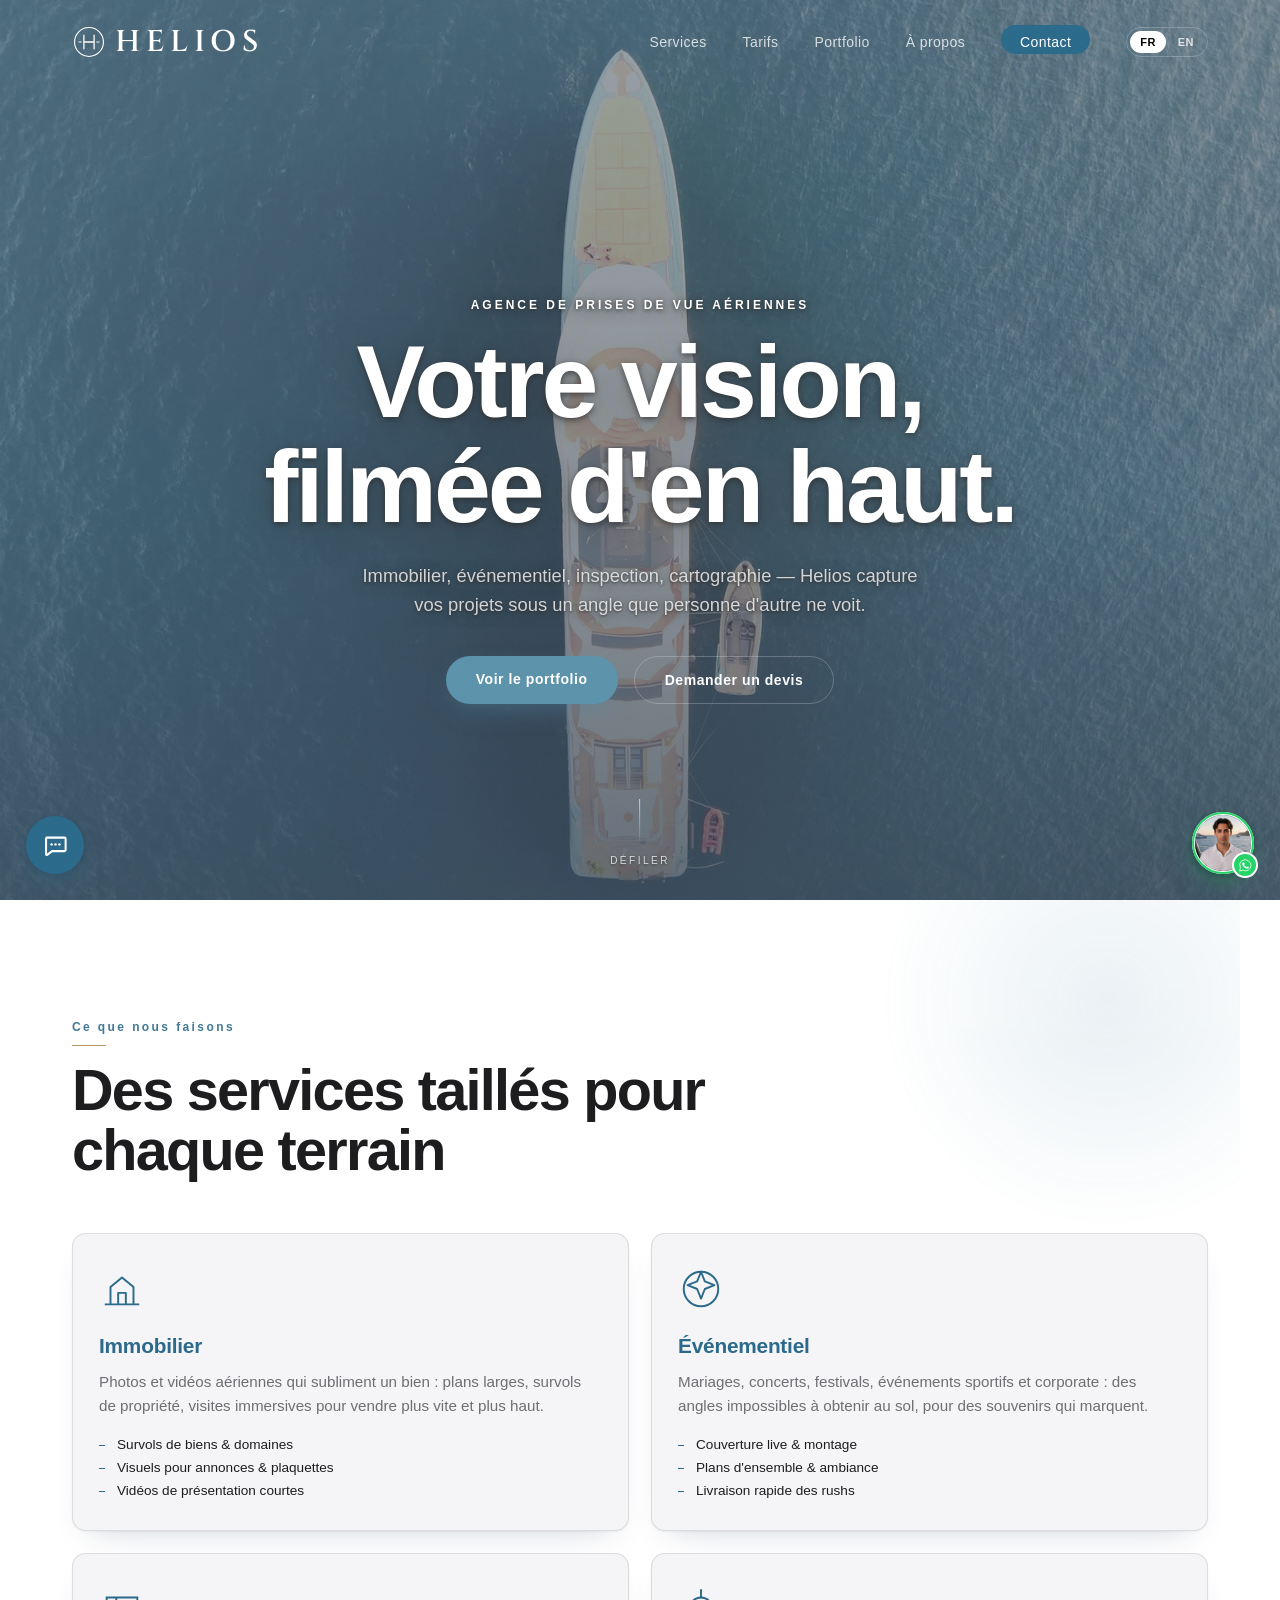
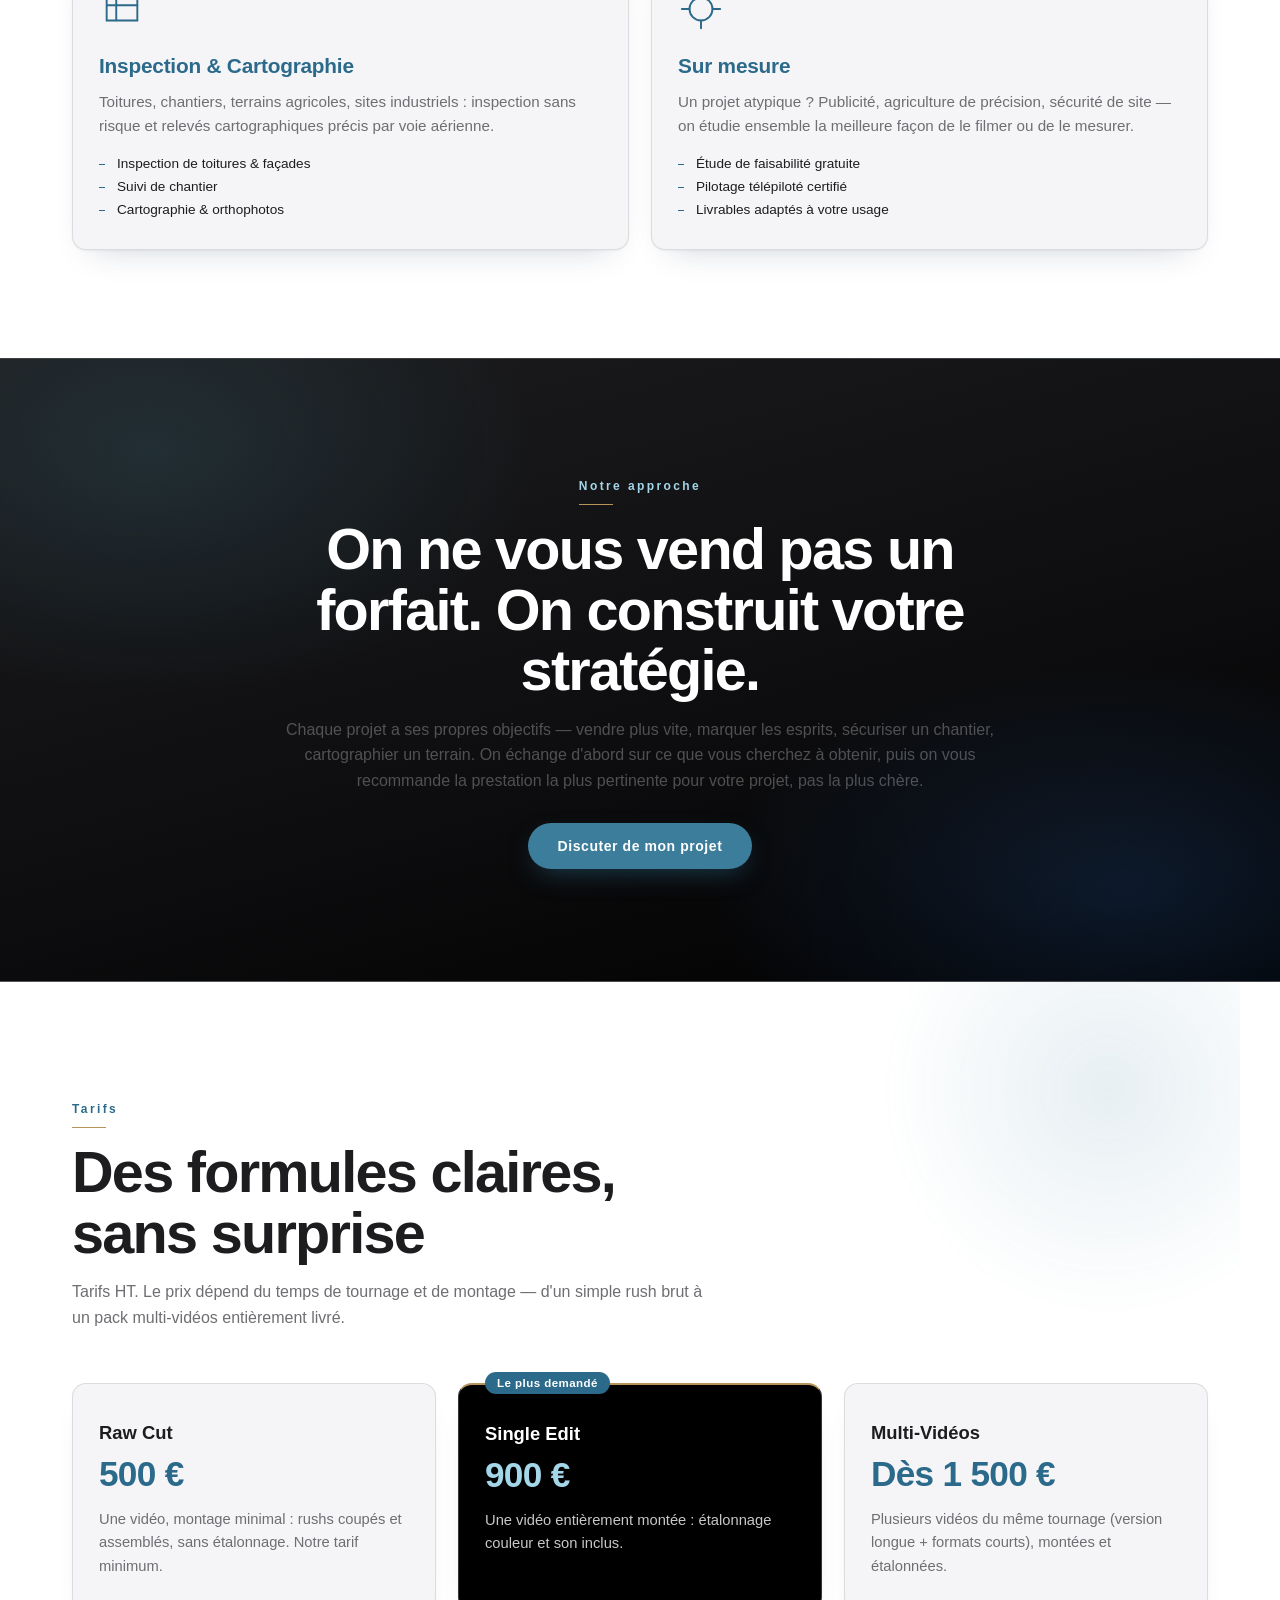
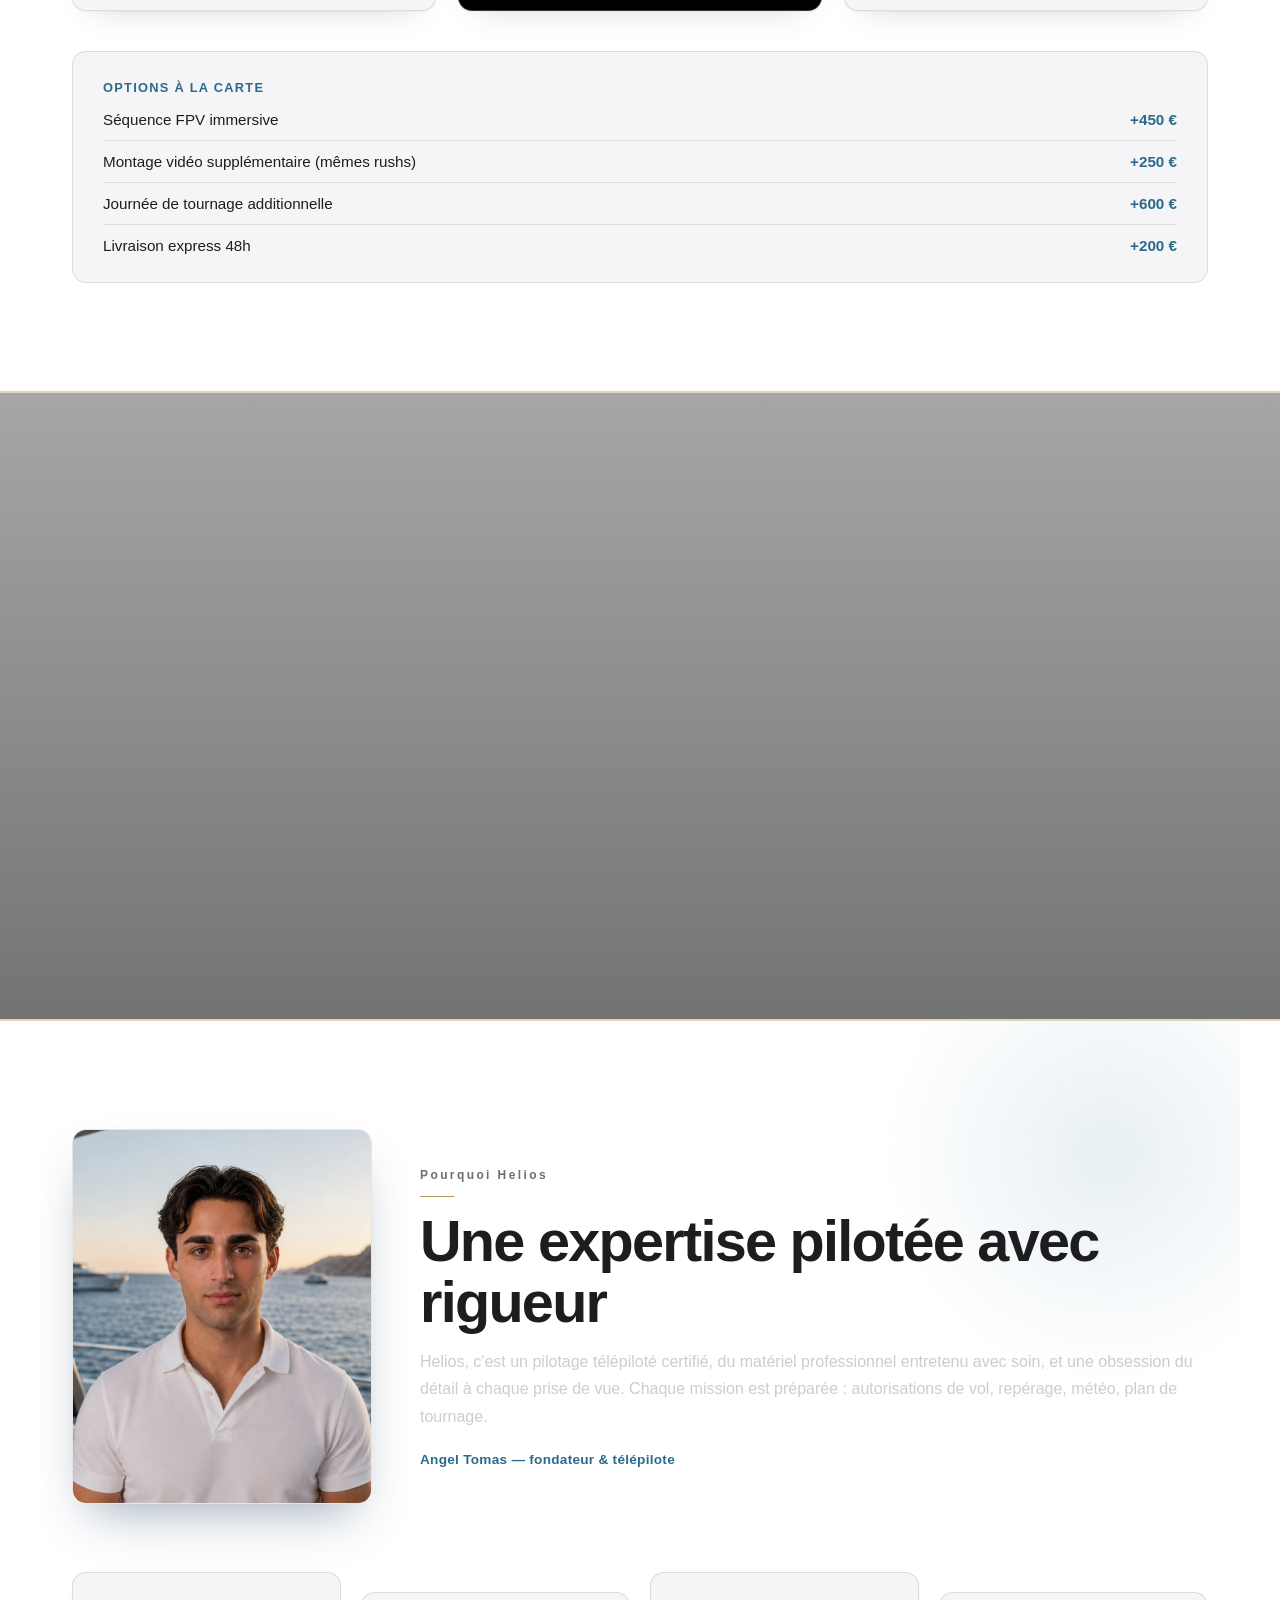
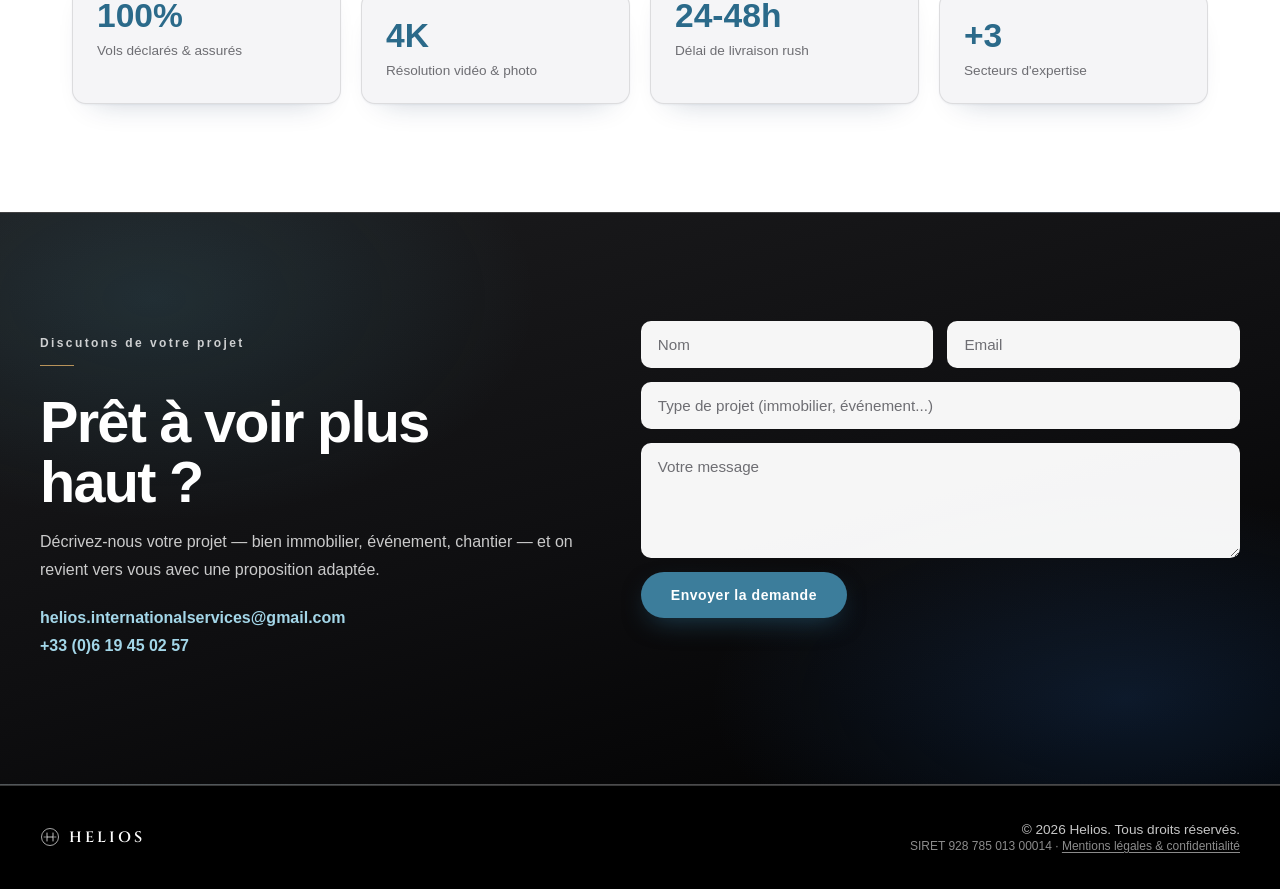
==== index.html @ 23534798 "Make cloud transition a site-wide effect between every section Replace the single-section cloud over" ====
<!DOCTYPE html>
<html lang="fr">
<head>
<meta charset="UTF-8">
<meta name="viewport" content="width=device-width, initial-scale=1.0">
<title id="page-title">Helios — Vision aérienne</title>
<meta id="page-description" name="description" content="Helios : prises de vue aériennes pour l'immobilier, l'événementiel, l'inspection et la cartographie.">
<link rel="icon" type="image/svg+xml" href="assets/img/favicon.svg">
<link rel="preconnect" href="https://fonts.googleapis.com">
<link rel="preconnect" href="https://fonts.gstatic.com" crossorigin>
<link href="https://fonts.googleapis.com/css2?family=Cinzel:wght@500;600;700&display=swap" rel="stylesheet">
<link rel="stylesheet" href="css/style.css?v=8">
</head>
<body>

<div class="scroll-progress" id="scroll-progress"></div>
<div class="custom-cursor" id="custom-cursor"></div>
<div class="cloud-transition" id="cloud-transition"></div>
<div class="grain"></div>

<nav id="navbar">
  <div class="nav-inner">
    <a href="#home" class="logo">
      <svg class="logo-mark" viewBox="0 0 40 40" fill="none"><circle cx="20" cy="20" r="17" stroke="currentColor" stroke-width="1.3"/><path d="M14 12v16M26 12v16M14 20h12" stroke="currentColor" stroke-width="1.5" stroke-linecap="round"/><path d="M11 20h-3M32 20h-3" stroke="currentColor" stroke-width="1.1" stroke-linecap="round"/></svg>
      HELIOS
    </a>
    <button id="nav-toggle" aria-label="Ouvrir le menu" data-en-aria="Open menu">
      <span></span><span></span><span></span>
    </button>
    <ul id="nav-links">
      <li><a href="#services" data-en="Services">Services</a></li>
      <li><a href="#tarifs" data-en="Pricing">Tarifs</a></li>
      <li><a href="portfolio.html" data-en="Portfolio">Portfolio</a></li>
      <li><a href="#about" data-en="About">À propos</a></li>
      <li><a href="#contact" class="nav-cta" data-en="Contact">Contact</a></li>
      <li class="lang-switch" role="group" aria-label="Choisir la langue / Choose language">
        <button type="button" class="lang-btn active" data-lang="fr">FR</button>
        <button type="button" class="lang-btn" data-lang="en">EN</button>
      </li>
    </ul>
  </div>
</nav>

<header id="home" class="hero">
  <div class="hero-bg" id="hero-bg">
    <canvas class="hero-canvas" id="hero-canvas"></canvas>
  </div>
  <div class="hero-overlay"></div>
  <div class="hero-content">
    <p class="hero-kicker reveal" data-en="AERIAL FILMING AGENCY">AGENCE DE PRISES DE VUE AÉRIENNES</p>
    <h1 class="reveal" data-en="Your vision,<br>filmed from above.">Votre vision,<br>filmée d'en haut.</h1>
    <p class="hero-sub reveal" data-en="Real estate, events, inspection, mapping — Helios captures your projects from an angle no one else can see.">Immobilier, événementiel, inspection, cartographie —
      Helios capture vos projets sous un angle que personne d'autre ne voit.</p>
    <div class="hero-actions reveal">
      <a href="portfolio.html" class="btn btn-primary" data-en="View portfolio">Voir le portfolio</a>
      <a href="#contact" class="btn btn-ghost" id="quote-cta" data-en="Request a quote">Demander un devis</a>
    </div>
  </div>
  <a href="#services" class="scroll-cue" aria-label="Défiler" data-en-aria="Scroll">
    <span class="scroll-line"></span>
    <span class="scroll-text" data-en="SCROLL">DÉFILER</span>
  </a>
</header>

<main>

  <section id="services" class="section">
    <div class="section-head reveal">
      <p class="eyebrow" data-en="What we do">Ce que nous faisons</p>
      <h2 data-en="Services built for every terrain">Des services taillés pour chaque terrain</h2>
    </div>

    <div class="services-grid">

      <article class="service-card reveal">
        <div class="service-icon">
          <svg viewBox="0 0 48 48" fill="none"><path d="M6 40h36M12 40V22l12-10 12 10v18M20 40V28h8v12" stroke="currentColor" stroke-width="2" stroke-linejoin="round"/></svg>
        </div>
        <h3 data-en="Real Estate">Immobilier</h3>
        <p data-en="Aerial photos and videos that showcase a property: wide shots, property flyovers, immersive walkthroughs to sell faster and higher.">Photos et vidéos aériennes qui subliment un bien : plans larges, survols de propriété,
          visites immersives pour vendre plus vite et plus haut.</p>
        <ul class="service-list">
          <li data-en="Property &amp; estate flyovers">Survols de biens &amp; domaines</li>
          <li data-en="Visuals for listings &amp; brochures">Visuels pour annonces &amp; plaquettes</li>
          <li data-en="Short presentation videos">Vidéos de présentation courtes</li>
        </ul>
      </article>

      <article class="service-card reveal">
        <div class="service-icon">
          <svg viewBox="0 0 48 48" fill="none"><path d="M24 6l4 10 10 4-10 4-4 10-4-10-10-4 10-4z" stroke="currentColor" stroke-width="2" stroke-linejoin="round"/><circle cx="24" cy="24" r="18" stroke="currentColor" stroke-width="2"/></svg>
        </div>
        <h3 data-en="Events">Événementiel</h3>
        <p data-en="Weddings, concerts, festivals, sporting and corporate events: angles impossible to get from the ground, for memories that last.">Mariages, concerts, festivals, événements sportifs et corporate : des angles impossibles
          à obtenir au sol, pour des souvenirs qui marquent.</p>
        <ul class="service-list">
          <li data-en="Live coverage &amp; editing">Couverture live &amp; montage</li>
          <li data-en="Wide shots &amp; atmosphere">Plans d'ensemble &amp; ambiance</li>
          <li data-en="Fast footage delivery">Livraison rapide des rushs</li>
        </ul>
      </article>

      <article class="service-card reveal">
        <div class="service-icon">
          <svg viewBox="0 0 48 48" fill="none"><path d="M8 12h32v24H8z" stroke="currentColor" stroke-width="2"/><path d="M8 20h32M18 12v24" stroke="currentColor" stroke-width="2"/></svg>
        </div>
        <h3 data-en="Inspection &amp; Mapping">Inspection &amp; Cartographie</h3>
        <p data-en="Roofs, construction sites, farmland, industrial sites: risk-free inspection and precise aerial mapping surveys.">Toitures, chantiers, terrains agricoles, sites industriels : inspection sans risque
          et relevés cartographiques précis par voie aérienne.</p>
        <ul class="service-list">
          <li data-en="Roof &amp; façade inspection">Inspection de toitures &amp; façades</li>
          <li data-en="Construction site monitoring">Suivi de chantier</li>
          <li data-en="Mapping &amp; orthophotos">Cartographie &amp; orthophotos</li>
        </ul>
      </article>

      <article class="service-card reveal">
        <div class="service-icon">
          <svg viewBox="0 0 48 48" fill="none"><path d="M24 4v8M24 36v8M4 24h8M36 24h8" stroke="currentColor" stroke-width="2" stroke-linecap="round"/><circle cx="24" cy="24" r="12" stroke="currentColor" stroke-width="2"/></svg>
        </div>
        <h3 data-en="Custom">Sur mesure</h3>
        <p data-en="An unusual project? Advertising, precision agriculture, site security — we'll work out together the best way to film or measure it.">Un projet atypique ? Publicité, agriculture de précision, sécurité de site — on étudie
          ensemble la meilleure façon de le filmer ou de le mesurer.</p>
        <ul class="service-list">
          <li data-en="Free feasibility study">Étude de faisabilité gratuite</li>
          <li data-en="Certified drone piloting">Pilotage télépiloté certifié</li>
          <li data-en="Deliverables tailored to your needs">Livrables adaptés à votre usage</li>
        </ul>
      </article>

    </div>
  </section>

  <section id="approche" class="section section-dark">
    <div class="approach-block reveal">
      <p class="eyebrow" data-en="Our approach">Notre approche</p>
      <h2 data-en="We don't sell you a package. We build your strategy.">On ne vous vend pas un forfait. On construit votre stratégie.</h2>
      <p class="section-sub fade-reveal-text" data-en="Every project has its own goals — sell faster, make an impression, secure a site, map a plot of land. We start by talking through what you're trying to achieve, then recommend the service that actually fits your project, not the most expensive one.">Chaque projet a ses propres objectifs — vendre plus vite, marquer les esprits,
        sécuriser un chantier, cartographier un terrain. On échange d'abord sur ce que vous
        cherchez à obtenir, puis on vous recommande la prestation la plus pertinente pour
        votre projet, pas la plus chère.</p>
      <a href="#contact" class="btn btn-primary" data-en="Discuss my project">Discuter de mon projet</a>
    </div>
  </section>

  <section id="tarifs" class="section">
    <div class="section-head reveal">
      <p class="eyebrow" data-en="Pricing">Tarifs</p>
      <h2 data-en="Clear packages, no surprises">Des formules claires, sans surprise</h2>
      <p class="section-sub" data-en="Prices excl. VAT. Cost depends on filming and editing time — from a simple raw cut to a fully delivered multi-video package.">Tarifs HT. Le prix dépend du temps de tournage et de montage —
        d'un simple rush brut à un pack multi-vidéos entièrement livré.</p>
    </div>

    <div class="pricing-grid">
      <article class="pricing-card reveal">
        <h3>Raw Cut</h3>
        <p class="pricing-price">500&nbsp;€</p>
        <p class="pricing-desc" data-en="One video, minimal editing: footage trimmed and assembled, no color grading. Our minimum rate.">Une vidéo, montage minimal : rushs coupés et assemblés, sans
          étalonnage. Notre tarif minimum.</p>
      </article>

      <article class="pricing-card pricing-card-featured reveal">
        <span class="pricing-badge" data-en="Most popular">Le plus demandé</span>
        <h3>Single Edit</h3>
        <p class="pricing-price">900&nbsp;€</p>
        <p class="pricing-desc" data-en="One fully edited video: color grading and sound included.">Une vidéo entièrement montée : étalonnage couleur et son
          inclus.</p>
      </article>

      <article class="pricing-card reveal">
        <h3 data-en="Multi-Video Package">Multi-Vidéos</h3>
        <p class="pricing-price">Dès 1&nbsp;500&nbsp;€</p>
        <p class="pricing-desc" data-en="Several videos from the same shoot (long version + short cuts), edited and color graded.">Plusieurs vidéos du même tournage (version longue + formats
          courts), montées et étalonnées.</p>
      </article>
    </div>

    <div class="pricing-addons reveal">
      <p class="pricing-addons-title" data-en="Add-on options">Options à la carte</p>
      <ul class="pricing-addons-list">
        <li><span data-en="Immersive FPV sequence">Séquence FPV immersive</span><span>+450&nbsp;€</span></li>
        <li><span data-en="Extra video edit (same footage)">Montage vidéo supplémentaire (mêmes rushs)</span><span>+250&nbsp;€</span></li>
        <li><span data-en="Additional filming day">Journée de tournage additionnelle</span><span>+600&nbsp;€</span></li>
        <li><span data-en="48h express delivery">Livraison express 48h</span><span>+200&nbsp;€</span></li>
      </ul>
    </div>
  </section>

  <section class="section-feature">
    <div class="section-feature-bg" style="background-image:url('https://images.pexels.com/photos/6942523/pexels-photo-6942523.jpeg?auto=compress&amp;cs=tinysrgb&amp;w=1920')"></div>
    <div class="section-feature-overlay"></div>
    <div class="section-feature-content reveal">
      <h2 data-en="Every project deserves to be seen differently.">Chaque projet mérite d'être vu autrement.</h2>
      <a href="portfolio.html" class="btn btn-primary" data-en="View portfolio" style="margin-top:28px;">Voir le portfolio</a>
    </div>
  </section>

  <section id="about" class="section">
    <div class="about-bio">
      <div class="about-photo reveal">
        <img src="assets/img/founder.jpg" alt="Fondateur d'Helios, pilote télépiloté certifié" data-en-alt="Helios founder, certified drone pilot">
      </div>
      <div class="about-text reveal">
        <p class="eyebrow" data-en="Why Helios">Pourquoi Helios</p>
        <h2 data-en="Expertise flown with rigor">Une expertise pilotée avec rigueur</h2>
        <p class="fade-reveal-text" data-en="Helios means certified drone piloting, professional equipment maintained with care, and an obsession with detail on every shot. Every mission is prepared: flight authorizations, location scouting, weather, shot planning.">Helios, c'est un pilotage télépiloté certifié, du matériel professionnel entretenu
          avec soin, et une obsession du détail à chaque prise de vue. Chaque mission est préparée :
          autorisations de vol, repérage, météo, plan de tournage.</p>
        <p class="about-signature" data-en="Angel Tomas — Founder &amp; Drone Pilot">Angel Tomas — fondateur &amp; télépilote</p>
      </div>
    </div>
    <div class="stats reveal">
      <div class="stat">
        <span class="stat-num" data-count-to="100" data-suffix="%">0%</span>
        <span class="stat-label" data-en="Flights declared &amp; insured">Vols déclarés &amp; assurés</span>
      </div>
      <div class="stat">
        <span class="stat-num">4K</span>
        <span class="stat-label" data-en="Video &amp; photo resolution">Résolution vidéo &amp; photo</span>
      </div>
      <div class="stat">
        <span class="stat-num">24-48h</span>
        <span class="stat-label" data-en="Rush delivery time">Délai de livraison rush</span>
      </div>
      <div class="stat">
        <span class="stat-num" data-count-to="3" data-prefix="+">+0</span>
        <span class="stat-label" data-en="Sectors of expertise">Secteurs d'expertise</span>
      </div>
    </div>
  </section>

  <section id="contact" class="section section-dark">
    <div class="contact-grid">
      <div class="contact-text reveal">
        <p class="eyebrow" data-en="Let's talk about your project">Discutons de votre projet</p>
        <h2 data-en="Ready to see higher?">Prêt à voir plus haut&nbsp;?</h2>
        <p data-en="Tell us about your project — property, event, construction site — and we'll get back to you with a tailored proposal.">Décrivez-nous votre projet — bien immobilier, événement, chantier — et on revient vers
          vous avec une proposition adaptée.</p>
        <div class="contact-info">
          <a href="mailto:helios.internationalservices@gmail.com">helios.internationalservices@gmail.com</a>
          <a href="tel:+33619450257">+33 (0)6 19 45 02 57</a>
        </div>
      </div>
      <form class="contact-form reveal" id="contact-form">
        <input type="hidden" name="access_key" value="2c8ecf54-2ac2-48e6-8aa3-3c01c5222ea6">
        <input type="hidden" name="subject" value="Nouvelle demande de contact — Site Helios">
        <input type="hidden" name="from_name" value="Site Helios">
        <div class="form-row">
          <input type="text" name="name" placeholder="Nom" data-en-placeholder="Name" required>
          <input type="email" name="email" placeholder="Email" data-en-placeholder="Email" required>
        </div>
        <input type="text" name="project_type" placeholder="Type de projet (immobilier, événement...)" data-en-placeholder="Project type (real estate, event...)">
        <textarea name="message" rows="5" placeholder="Votre message" data-en-placeholder="Your message" required></textarea>
        <button type="submit" class="btn btn-primary" data-en="Send request">Envoyer la demande</button>
        <p class="form-note" id="form-note"></p>
      </form>
    </div>
  </section>

</main>

<footer class="footer">
  <div class="footer-inner">
    <span class="logo">
      <svg class="logo-mark" viewBox="0 0 40 40" fill="none"><circle cx="20" cy="20" r="17" stroke="currentColor" stroke-width="1.3"/><path d="M14 12v16M26 12v16M14 20h12" stroke="currentColor" stroke-width="1.5" stroke-linecap="round"/><path d="M11 20h-3M32 20h-3" stroke="currentColor" stroke-width="1.1" stroke-linecap="round"/></svg>
      HELIOS
    </span>
    <div class="footer-legal-group">
      <p>&copy; <span id="year"></span> Helios. <span data-en="All rights reserved.">Tous droits réservés.</span></p>
      <p class="footer-legal">SIRET 928 785 013 00014 · <a href="mentions-legales.html" data-en="Legal notice &amp; privacy">Mentions légales &amp; confidentialité</a></p>
    </div>
  </div>
</footer>

<div class="lightbox" id="lightbox">
  <button class="lightbox-close" id="lightbox-close" aria-label="Fermer" data-en-aria="Close">&times;</button>
  <div class="lightbox-content">
    <span class="gallery-placeholder" data-en="Video coming soon">Vidéo à venir</span>
  </div>
</div>

<div class="modal-overlay" id="quote-modal">
  <div class="modal-card">
    <button type="button" class="modal-close" id="quote-modal-close" aria-label="Fermer" data-en-aria="Close">&times;</button>
    <p class="eyebrow" data-en="Quick request">Demande rapide</p>
    <h3 data-en="Tell us about your project">Parlez-nous de votre projet</h3>
    <p class="modal-sub" data-en="A couple of lines is enough — we'll get back to you fast, by email or WhatsApp.">Quelques lignes suffisent — on revient vers vous rapidement, par email ou WhatsApp.</p>
    <form class="contact-form" id="quote-form">
      <input type="hidden" name="access_key" value="2c8ecf54-2ac2-48e6-8aa3-3c01c5222ea6">
      <input type="hidden" name="subject" value="Nouvelle demande de devis rapide — Site Helios">
      <input type="hidden" name="from_name" value="Site Helios">
      <div class="form-row">
        <input type="text" name="name" placeholder="Nom" data-en-placeholder="Name" required>
        <input type="email" name="email" placeholder="Email" data-en-placeholder="Email" required>
      </div>
      <textarea name="message" rows="3" placeholder="Votre projet en quelques mots : type, lieu, date..." data-en-placeholder="Your project in a few words: type, location, date..." required></textarea>
      <button type="submit" class="btn btn-primary" data-en="Send">Envoyer</button>
      <p class="form-note" id="quote-form-note"></p>
    </form>
    <a href="https://wa.me/33619450257" target="_blank" rel="noopener" class="modal-whatsapp-link" data-en="Or message us directly on WhatsApp">Ou écrivez-nous directement sur WhatsApp</a>
  </div>
</div>

<a href="https://wa.me/33619450257" target="_blank" rel="noopener" class="whatsapp-fab" aria-label="Discuter sur WhatsApp" data-en-aria="Chat on WhatsApp">
  <span class="whatsapp-fab-ring"></span>
  <img src="assets/img/contact-avatar.jpg" alt="" class="whatsapp-fab-avatar">
  <span class="whatsapp-fab-badge">
    <svg viewBox="0 0 32 32" fill="none" aria-hidden="true">
      <path d="M23.5 8.5a10.6 10.6 0 0 0-16.7 12.7L5 28l7-1.8a10.6 10.6 0 0 0 15.9-9.2c0-2.8-1.1-5.5-3.1-7.5a10.6 10.6 0 0 0-1.3-1z" stroke="currentColor" stroke-width="1.6" stroke-linejoin="round"/>
      <path d="M12.2 11.6c.3-.6.6-.6.9-.6h.7c.2 0 .5 0 .7.5s.9 2.1.9 2.3.1.4 0 .6a2 2 0 0 1-.4.6l-.5.6c-.2.2-.3.4-.1.7.2.3 1 1.5 2.1 2.4 1.4 1.2 2.1 1.4 2.4 1.6.3.2.5.1.6-.1l1-1.1c.2-.3.5-.2.7-.1l2 1c.2.1.4.2.4.4.1.6.1 1.2-.2 1.6-.3.5-1.5 1.2-2.7 1.2-1.2 0-2.7-.4-4.6-1.6-2.4-1.5-4-3.7-4.4-4.3-.4-.6-1.2-1.8-1.2-3.4 0-1.6.9-2.4 1.2-2.7z" fill="currentColor"/>
    </svg>
  </span>
  <span class="whatsapp-fab-label" data-en="Chat on WhatsApp">Discuter sur WhatsApp</span>
</a>

<div class="chat-widget">
  <button class="chat-fab" id="chat-toggle" aria-label="Questions sur nos tarifs" data-en-aria="Questions about our pricing">
    <svg viewBox="0 0 24 24" fill="none" class="chat-fab-icon-open" aria-hidden="true">
      <path d="M4 5h16a1 1 0 0 1 1 1v10a1 1 0 0 1-1 1H9l-4.4 3.3A.6.6 0 0 1 3.6 20V6a1 1 0 0 1 1-1z" stroke="currentColor" stroke-width="1.8" stroke-linejoin="round"/>
      <circle cx="8.5" cy="11" r="1.1" fill="currentColor"/>
      <circle cx="12" cy="11" r="1.1" fill="currentColor"/>
      <circle cx="15.5" cy="11" r="1.1" fill="currentColor"/>
    </svg>
    <svg viewBox="0 0 24 24" fill="none" class="chat-fab-icon-close" aria-hidden="true">
      <path d="M6 6l12 12M18 6L6 18" stroke="currentColor" stroke-width="2" stroke-linecap="round"/>
    </svg>
  </button>

  <div class="chat-panel" id="chat-panel">
    <div class="chat-panel-header">
      <span class="chat-panel-title" data-en="Helios Assistant — Pricing">Assistant Helios — Tarifs</span>
      <span class="chat-panel-sub" data-en="Automated replies, not a human agent">Réponses automatiques, pas un humain</span>
    </div>
    <div class="chat-messages" id="chat-messages"></div>
    <div class="chat-quick-replies" id="chat-quick-replies"></div>
  </div>
</div>

<script src="js/main.js?v=8"></script>
</body>
</html>
---- css/style.css ----
:root {
  --white: #ffffff;
  --off-white: #f5f5f7;
  --panel: #f5f5f7;
  --ink: #1d1d1f;
  --ink-muted: #6e6e73;
  --line: rgba(0,0,0,0.1);
  --accent: #2b6a8a;
  --accent-2: #3c7d9b;
  --accent-soft: #9fd0e0;
  --scrim: rgba(0,0,0,0.88);
  --navy: #0e0e10;
  --navy-deep: #000000;
  --navy-soft: #1c1c1e;
  --on-photo-text: #ffffff;
  --on-photo-muted: rgba(255,255,255,0.78);
  --on-photo-line: rgba(255,255,255,0.22);
  --on-photo-accent: #a3d6e8;
  --whatsapp: #25d366;
  --whatsapp-deep: #1da851;
  --brass: #b8935a;
  --brass-soft: rgba(184,147,90,0.4);
  --ink-dim: rgba(29,29,31,0.22);
  --on-photo-dim: rgba(255,255,255,0.28);
  --font-display: -apple-system, BlinkMacSystemFont, "SF Pro Display", "Helvetica Neue", Arial, sans-serif;
  --radius: 14px;
  --ease: cubic-bezier(.16,.84,.44,1);
}

* { box-sizing: border-box; }
html { scroll-behavior: smooth; }

body {
  margin: 0;
  background: var(--white);
  color: var(--ink);
  font-family: "Helvetica Neue", Arial, sans-serif;
  overflow-x: hidden;
}

a { color: inherit; text-decoration: none; }
ul { list-style: none; margin: 0; padding: 0; }

.grain {
  position: fixed;
  inset: 0;
  pointer-events: none;
  z-index: 999;
  opacity: 0.025;
  mix-blend-mode: overlay;
  background-image: url("data:image/svg+xml,%3Csvg xmlns='http://www.w3.org/2000/svg' width='120' height='120'%3E%3Cfilter id='n'%3E%3CfeTurbulence type='fractalNoise' baseFrequency='0.9' numOctaves='2' stitchTiles='stitch'/%3E%3C/filter%3E%3Crect width='100%25' height='100%25' filter='url(%23n)'/%3E%3C/svg%3E");
}

/* ---------- Nav ---------- */
#navbar {
  position: fixed;
  top: 0; left: 0; right: 0;
  z-index: 100;
  padding: 22px 0;
  transition: background .4s var(--ease), padding .4s var(--ease), border-color .4s var(--ease);
  border-bottom: 1px solid transparent;
}
#navbar.scrolled {
  background: rgba(255,255,255,0.92);
  backdrop-filter: blur(10px);
  padding: 14px 0;
  border-color: var(--line);
}
.nav-inner {
  max-width: 1200px;
  margin: 0 auto;
  padding: 0 32px;
  display: flex;
  align-items: center;
  justify-content: space-between;
}
.logo {
  display: inline-flex;
  align-items: center;
  gap: 9px;
  font-family: "Cinzel", serif;
  font-weight: 600;
  letter-spacing: 0.2em;
  font-size: 30px;
  color: var(--on-photo-text);
  transition: color .4s var(--ease);
}
#navbar.scrolled .logo { color: var(--accent); }
.logo-mark {
  width: 34px;
  height: 34px;
  color: currentColor;
  flex-shrink: 0;
}
.footer .logo { font-size: 15px; color: var(--on-photo-text); }
.footer .logo-mark { width: 20px; height: 20px; }

#nav-links {
  display: flex;
  gap: 36px;
  align-items: center;
}
#nav-links a {
  position: relative;
  font-size: 14px;
  letter-spacing: 0.03em;
  color: var(--on-photo-muted);
  transition: color .25s;
  padding-bottom: 3px;
}
#nav-links a:not(.nav-cta)::after {
  content: "";
  position: absolute; left: 0; right: 100%; bottom: 0;
  height: 1px; background: currentColor;
  transition: right .35s var(--ease);
}
#nav-links a:not(.nav-cta):hover::after { right: 0; }
#nav-links a:hover { color: var(--on-photo-text); }
#navbar.scrolled #nav-links a { color: var(--ink-muted); }
#navbar.scrolled #nav-links a:hover { color: var(--accent); }
.nav-cta {
  background: var(--accent);
  border: 1px solid transparent;
  padding: 8px 18px;
  border-radius: 999px;
  color: var(--white) !important;
  transition: background .3s, box-shadow .3s, transform .3s;
}
#navbar.scrolled .nav-cta {
  background: var(--accent);
  color: var(--white) !important;
}
.nav-cta:hover { background: var(--accent-2); box-shadow: 0 0 0 3px rgba(60,125,155,0.2); transform: translateY(-1px); }

.lang-switch {
  display: flex;
  align-items: center;
  gap: 2px;
  border: 1px solid var(--on-photo-line);
  border-radius: 999px;
  padding: 3px;
}
#navbar.scrolled .lang-switch { border-color: var(--line); }
.lang-btn {
  border: none;
  background: none;
  cursor: pointer;
  font-size: 11px;
  font-weight: 700;
  letter-spacing: 0.04em;
  padding: 5px 10px;
  border-radius: 999px;
  color: var(--on-photo-muted);
  transition: background .25s, color .25s;
}
.lang-btn.active { background: var(--on-photo-text); color: var(--navy-deep); }
#navbar.scrolled .lang-btn { color: var(--ink-muted); }
#navbar.scrolled .lang-btn.active { background: var(--accent); color: var(--white); }

#nav-toggle {
  display: none;
  flex-direction: column;
  gap: 5px;
  background: none;
  border: none;
  cursor: pointer;
  padding: 6px;
}
#nav-toggle span {
  width: 22px; height: 2px; background: var(--on-photo-text);
  transition: background .4s var(--ease);
}
#navbar.scrolled #nav-toggle span { background: var(--accent); }

/* ---------- Hero ---------- */
.hero {
  position: relative;
  min-height: 100svh;
  display: flex;
  align-items: center;
  justify-content: center;
  text-align: center;
  overflow: hidden;
  background: var(--navy-deep);
}
.hero-bg {
  position: absolute;
  inset: 0;
  background: var(--navy-deep);
}
.hero-canvas {
  position: absolute;
  inset: 0;
  width: 100%;
  height: 100%;
  display: block;
  filter: sepia(0.22) saturate(1.3) hue-rotate(-8deg) brightness(1.04) contrast(1.03);
}
.hero-overlay {
  position: absolute; inset: 0;
  background: linear-gradient(180deg, rgba(6,21,39,0.5) 0%, rgba(6,21,39,0.55) 55%, rgba(6,21,39,0.75) 100%);
}
.hero-content {
  position: relative;
  z-index: 2;
  max-width: 1080px;
  padding: 90px 24px 0;
  color: var(--on-photo-text);
}
.hero-kicker {
  font-size: 12px;
  font-weight: 700;
  letter-spacing: 0.25em;
  color: var(--on-photo-text);
  margin-bottom: 18px;
  text-shadow: 0 1px 4px rgba(0,0,0,0.95), 0 2px 16px rgba(0,0,0,0.75);
}
.hero h1 {
  font-family: var(--font-display);
  font-size: clamp(3rem, 8vw, 6.5rem);
  line-height: 1.02;
  margin: 0 0 22px;
  font-weight: 700;
  letter-spacing: -0.03em;
  text-shadow: 0 2px 6px rgba(0,0,0,0.75), 0 8px 40px rgba(0,0,0,0.35);
}
.hero-sub {
  font-size: clamp(1rem, 1.6vw, 1.15rem);
  color: var(--on-photo-muted);
  max-width: 560px;
  margin: 0 auto 36px;
  line-height: 1.6;
  text-shadow: 0 1px 3px rgba(0,0,0,0.85), 0 2px 14px rgba(0,0,0,0.6);
}
.hero-actions {
  display: flex;
  gap: 16px;
  justify-content: center;
  flex-wrap: wrap;
}

.btn {
  display: inline-block;
  padding: 15px 30px;
  border-radius: 999px;
  font-size: 14px;
  letter-spacing: 0.04em;
  font-weight: 600;
  transition: transform .3s var(--ease), background .3s, border-color .3s, box-shadow .3s;
}
.btn-primary {
  position: relative;
  overflow: hidden;
  background: var(--accent-2);
  color: var(--white);
  box-shadow: 0 10px 26px -8px rgba(43,106,138,0.55);
}
.btn-primary:hover { transform: translateY(-2px); box-shadow: 0 14px 30px -8px rgba(43,106,138,0.7); }
.btn-primary::after {
  content: "";
  position: absolute;
  top: 0; left: -60%;
  width: 40%; height: 100%;
  background: linear-gradient(115deg, transparent, rgba(255,255,255,0.4), transparent);
  transform: skewX(-20deg);
  transition: left .7s ease;
}
.btn-primary:hover::after { left: 130%; }
.btn-ghost {
  border: 1px solid var(--on-photo-line);
  color: var(--on-photo-text);
}
.btn-ghost:hover { border-color: var(--on-photo-text); transform: translateY(-2px); }

.scroll-cue {
  position: absolute;
  bottom: 34px; left: 50%;
  transform: translateX(-50%);
  display: flex; flex-direction: column; align-items: center; gap: 10px;
  z-index: 2;
  color: var(--on-photo-muted);
  text-shadow: 0 1px 3px rgba(0,0,0,0.85);
}
.scroll-line {
  width: 1px; height: 46px;
  background: linear-gradient(var(--on-photo-accent), transparent);
  animation: scrollcue 1.8s ease-in-out infinite;
}
.scroll-text { font-size: 10px; letter-spacing: 0.25em; }
@keyframes scrollcue {
  0%,100% { transform: scaleY(1); opacity: .6; }
  50% { transform: scaleY(0.5); opacity: 1; }
}

/* ---------- Sections ---------- */
.section {
  position: relative;
  z-index: 0;
  padding: 108px 32px;
  max-width: 1200px;
  margin: 0 auto;
  overflow: hidden;
}
.section:not(.section-dark)::before {
  content: "";
  position: absolute;
  top: -12%; right: -8%;
  width: 38%;
  aspect-ratio: 1;
  border-radius: 50%;
  background: radial-gradient(circle, rgba(60,125,155,0.12), transparent 70%);
  filter: blur(2px);
  z-index: -1;
  pointer-events: none;
}
.section-dark {
  max-width: none;
  overflow: visible;
  background:
    radial-gradient(46% 60% at 12% 15%, rgba(80,160,185,0.16), transparent 65%),
    radial-gradient(50% 55% at 88% 85%, rgba(35,80,140,0.28), transparent 65%),
    linear-gradient(165deg, var(--navy-soft) 0%, var(--navy) 55%, var(--navy-deep) 100%);
  color: var(--on-photo-text);
  border-top: 1px solid var(--on-photo-line);
  border-bottom: 1px solid var(--on-photo-line);
}
.section-dark > * { max-width: 1200px; margin-left: auto; margin-right: auto; }
.section-dark .eyebrow { color: var(--on-photo-accent); }
.section-dark .section-sub,
.section-dark .contact-text p,
.section-dark .gallery-placeholder { color: var(--on-photo-muted); }

.section-head { max-width: 640px; margin-bottom: 52px; }
.eyebrow {
  position: relative;
  display: inline-block;
  font-size: 12px;
  letter-spacing: 0.2em;
  color: var(--accent);
  margin-bottom: 14px;
  padding-bottom: 12px;
  font-weight: 600;
}
.eyebrow::after {
  content: "";
  position: absolute;
  left: 0; bottom: 0;
  width: 0;
  height: 1px;
  background: var(--brass);
  transition: width .9s var(--ease) .25s;
}
.reveal.in-view .eyebrow::after { width: 34px; }
.section-head h2, .about-text h2, .contact-text h2, .approach-block h2 {
  font-family: var(--font-display);
  font-size: clamp(2.2rem, 4.6vw, 3.6rem);
  font-weight: 700;
  margin: 0 0 14px;
  letter-spacing: -0.03em;
  line-height: 1.05;
}
.section-sub { color: var(--ink-muted); line-height: 1.6; }

/* Approach */
.approach-block {
  max-width: 720px;
  margin: 0 auto;
  text-align: center;
}
.approach-block .section-sub { margin-bottom: 30px; }
.approach-block .btn { display: inline-block; }

/* Services */
.services-grid {
  display: grid;
  grid-template-columns: repeat(2, 1fr);
  gap: 22px;
}
@media (max-width: 720px) {
  .services-grid { grid-template-columns: 1fr; }
}
.service-card {
  background: var(--off-white);
  border: 1px solid var(--line);
  border-radius: var(--radius);
  padding: 32px 26px;
  box-shadow: 0 1px 2px rgba(15,44,82,0.05), 0 16px 32px -20px rgba(15,44,82,0.25);
  transition: transform .4s var(--ease), border-color .4s, box-shadow .4s;
}
.service-card:hover {
  transform: translateY(-6px) scale(1.015);
  border-color: rgba(43,106,138,0.35);
  box-shadow: 0 20px 40px -18px rgba(43,106,138,0.35);
}
.service-icon {
  width: 46px; height: 46px;
  color: var(--accent);
  margin-bottom: 22px;
  transition: transform .4s var(--ease);
}
.service-card:hover .service-icon { transform: scale(1.08) rotate(-4deg); }
.service-icon svg { width: 100%; height: 100%; }
.service-card h3 { font-size: 1.3rem; margin: 0 0 12px; font-weight: 700; color: var(--accent); letter-spacing: -0.01em; }
.service-card p { color: var(--ink-muted); line-height: 1.6; font-size: .95rem; margin: 0 0 18px; }
.service-list { display: flex; flex-direction: column; gap: 8px; }
.service-list li {
  font-size: .85rem;
  color: var(--ink);
  padding-left: 18px;
  position: relative;
}
.service-list li::before {
  content: "";
  position: absolute; left: 0; top: 8px;
  width: 6px; height: 1px;
  background: var(--accent);
}

/* Pricing */
.pricing-grid {
  display: grid;
  grid-template-columns: repeat(auto-fit, minmax(240px, 1fr));
  gap: 22px;
  margin-bottom: 40px;
}
.pricing-card {
  position: relative;
  background: var(--off-white);
  border: 1px solid var(--line);
  border-radius: var(--radius);
  padding: 32px 26px;
  box-shadow: 0 1px 2px rgba(0,0,0,0.04), 0 16px 32px -20px rgba(0,0,0,0.18);
  transition: transform .35s var(--ease), box-shadow .35s, border-color .35s;
}
.pricing-card:hover {
  transform: translateY(-6px) scale(1.015);
  border-color: rgba(43,106,138,0.3);
  box-shadow: 0 20px 40px -18px rgba(0,0,0,0.25);
}
.pricing-card-featured {
  background: var(--navy-deep);
  border-color: var(--on-photo-line);
  border-top: 2px solid var(--brass);
}
.pricing-badge {
  position: absolute;
  top: -13px; left: 26px;
  background: var(--accent);
  color: var(--white);
  font-size: .72rem;
  font-weight: 700;
  letter-spacing: .04em;
  padding: 5px 12px;
  border-radius: 999px;
}
.pricing-card h3 { font-size: 1.15rem; font-weight: 700; margin: 6px 0 10px; color: var(--ink); }
.pricing-card-featured h3 { color: var(--on-photo-text); }
.pricing-price {
  font-family: var(--font-display);
  font-size: 2.2rem;
  font-weight: 700;
  letter-spacing: -0.02em;
  color: var(--accent);
  margin: 0 0 14px;
}
.pricing-card-featured .pricing-price { color: var(--on-photo-accent); }
.pricing-desc { color: var(--ink-muted); line-height: 1.6; font-size: .92rem; margin: 0; }
.pricing-card-featured .pricing-desc { color: var(--on-photo-muted); }

.pricing-addons {
  background: var(--panel);
  border: 1px solid var(--line);
  border-radius: var(--radius);
  padding: 28px 30px;
}
.pricing-addons-title {
  font-size: .8rem;
  font-weight: 700;
  letter-spacing: .1em;
  text-transform: uppercase;
  color: var(--accent);
  margin: 0 0 16px;
}
.pricing-addons-list { display: flex; flex-direction: column; gap: 12px; }
.pricing-addons-list li {
  display: flex;
  justify-content: space-between;
  gap: 16px;
  padding-bottom: 12px;
  border-bottom: 1px solid var(--line);
  color: var(--ink);
  font-size: .95rem;
}
.pricing-addons-list li:last-child { border-bottom: none; padding-bottom: 0; }
.pricing-addons-list li span:last-child { font-weight: 700; color: var(--accent); white-space: nowrap; }

/* Gallery */
.gallery {
  display: grid;
  grid-template-columns: repeat(3, 1fr);
  grid-auto-rows: 170px;
  grid-auto-flow: dense;
  gap: 18px;
}
.gallery-item:first-child {
  grid-column: span 2;
  grid-row: span 2;
}
.gallery-item {
  position: relative;
  border-radius: var(--radius);
  border: 1px solid var(--on-photo-line);
  background-image: linear-gradient(155deg, var(--navy-soft), var(--navy-deep));
  background-size: cover;
  background-position: center;
  background-repeat: no-repeat;
  cursor: pointer;
  overflow: hidden;
  display: flex;
  align-items: flex-end;
  padding: 20px;
  transition: transform .45s var(--ease), border-color .3s, box-shadow .3s;
  font: inherit;
  color: inherit;
  text-align: left;
  box-shadow: 0 10px 26px -18px rgba(6,21,39,0.7);
}
.gallery-item::after {
  content: "";
  position: absolute; inset: 0;
  background:
    radial-gradient(120% 140% at 15% 10%, rgba(90,175,200,0.22), transparent 55%),
    linear-gradient(180deg, transparent 40%, rgba(6,21,39,0.6) 100%);
}
.gallery-item:hover {
  transform: translateY(-4px) scale(1.015);
  border-color: rgba(90,175,200,0.55);
  box-shadow: 0 20px 40px -16px rgba(6,21,39,0.85);
}
.gallery-tag {
  position: absolute;
  top: 16px; left: 16px;
  z-index: 1;
  font-size: 12px;
  font-weight: 700;
  letter-spacing: 0.1em;
  text-transform: uppercase;
  color: var(--white);
  background: var(--accent);
  padding: 6px 13px;
  border-radius: 999px;
  box-shadow: 0 3px 10px rgba(0,0,0,0.35);
}
.gallery-placeholder {
  position: relative;
  z-index: 1;
  font-size: .85rem;
  color: var(--on-photo-muted);
}

/* Legal page */
.legal-header .section-head { max-width: 640px; margin: 0 auto; text-align: center; }
.legal-content { max-width: 760px; }
.legal-block { margin-bottom: 40px; }
.legal-block:last-child { margin-bottom: 0; }
.legal-block h3 { font-size: 1.2rem; font-weight: 700; color: var(--accent); margin: 0 0 12px; }
.legal-block p { color: var(--ink-muted); line-height: 1.7; margin: 0 0 12px; }
.legal-block p:last-child { margin-bottom: 0; }

/* Portfolio page */
.portfolio-header .section-head { max-width: 640px; margin: 0 auto; text-align: center; }
.gallery-filters {
  display: flex;
  flex-wrap: wrap;
  gap: 10px;
  margin-bottom: 32px;
}
.filter-chip {
  padding: 9px 20px;
  border-radius: 999px;
  border: 1px solid var(--line);
  background: var(--off-white);
  color: var(--ink-muted);
  font-size: .85rem;
  font-weight: 600;
  cursor: pointer;
  transition: background .2s, color .2s, border-color .2s;
}
.filter-chip:hover { border-color: var(--accent-2); color: var(--accent); }
.filter-chip.active { background: var(--accent); color: var(--white); border-color: var(--accent); }
.portfolio-gallery {
  display: grid;
  grid-template-columns: repeat(3, 1fr);
  gap: 28px;
}
.portfolio-gallery .gallery-item {
  grid-column: span 1;
  grid-row: span 1;
  aspect-ratio: 4 / 3;
  border: 2px solid var(--accent-soft);
}
.portfolio-gallery .gallery-item:hover {
  border-color: var(--accent);
}
@media (max-width: 860px) {
  .portfolio-gallery { grid-template-columns: repeat(2, 1fr); }
}
@media (max-width: 560px) {
  .portfolio-gallery { grid-template-columns: 1fr; }
}

/* About */
.about-bio {
  display: grid;
  grid-template-columns: minmax(200px, 300px) 1fr;
  gap: 48px;
  align-items: center;
  margin-bottom: 64px;
}
.about-photo img {
  width: 100%;
  aspect-ratio: 4 / 5;
  object-fit: cover;
  border-radius: var(--radius);
  border: 1px solid var(--line);
  box-shadow: 0 24px 48px -18px rgba(15,44,82,0.4);
}
.about-text p { color: var(--ink-muted); line-height: 1.7; }
.about-text p.about-signature {
  margin-top: 18px;
  font-size: .85rem;
  font-weight: 700;
  color: var(--accent);
  letter-spacing: .02em;
}
.stats {
  display: grid;
  grid-template-columns: repeat(4, 1fr);
  gap: 20px;
}
.stat {
  padding: 24px;
  border: 1px solid var(--line);
  border-radius: var(--radius);
  background: var(--off-white);
  box-shadow: 0 1px 2px rgba(15,44,82,0.05), 0 16px 32px -22px rgba(15,44,82,0.3);
  transition: transform .35s var(--ease), box-shadow .35s, margin .35s var(--ease);
}
.stat:nth-child(even) { margin-top: 20px; }
.stat:hover { transform: translateY(-4px); box-shadow: 0 18px 34px -18px rgba(43,106,138,0.3); }
.stat-num {
  display: block;
  font-size: 2.1rem;
  font-weight: 700;
  color: var(--accent);
  margin-bottom: 6px;
}
.stat-label { font-size: .85rem; color: var(--ink-muted); }

/* Contact */
.contact-grid {
  display: grid;
  grid-template-columns: 1fr 1.1fr;
  gap: 56px;
}
.contact-text p { color: var(--on-photo-muted); line-height: 1.7; margin-bottom: 26px; }
.contact-info { display: flex; flex-direction: column; gap: 10px; }
.contact-info a { color: var(--on-photo-accent); font-weight: 600; }
.contact-form {
  display: flex;
  flex-direction: column;
  gap: 14px;
}
.form-row { display: flex; gap: 14px; }
.contact-form input, .contact-form textarea {
  width: 100%;
  background: rgba(255,255,255,0.96);
  border: 1px solid transparent;
  border-radius: 10px;
  padding: 14px 16px;
  color: var(--ink);
  font-family: inherit;
  font-size: .95rem;
  resize: vertical;
}
.contact-form input::placeholder, .contact-form textarea::placeholder { color: var(--ink-muted); }
.contact-form input:focus, .contact-form textarea:focus {
  outline: none;
  border-color: var(--accent-2);
  box-shadow: 0 0 0 3px rgba(60,125,155,0.25);
}
.contact-form button { align-self: flex-start; border: none; cursor: pointer; }
.form-note { font-size: .85rem; color: var(--on-photo-accent); min-height: 1.2em; }

/* Quick quote modal */
.modal-overlay {
  position: fixed;
  inset: 0;
  background: rgba(10, 22, 34, 0.55);
  backdrop-filter: blur(6px);
  display: flex;
  align-items: center;
  justify-content: center;
  padding: 24px;
  opacity: 0;
  visibility: hidden;
  transition: opacity .3s var(--ease), visibility .3s;
  z-index: 300;
}
.modal-overlay.open { opacity: 1; visibility: visible; }
.modal-card {
  position: relative;
  background: var(--white);
  border-radius: 20px;
  padding: 40px;
  max-width: 460px;
  width: 100%;
  max-height: 90vh;
  overflow-y: auto;
  box-shadow: 0 30px 80px rgba(10,20,30,0.35);
  transform: translateY(24px) scale(.97);
  transition: transform .35s var(--ease);
}
.modal-overlay.open .modal-card { transform: translateY(0) scale(1); }
.modal-close {
  position: absolute;
  top: 16px;
  right: 16px;
  width: 36px;
  height: 36px;
  border-radius: 50%;
  border: 1px solid var(--line);
  background: var(--off-white);
  color: var(--ink-muted);
  font-size: 1.4rem;
  line-height: 1;
  cursor: pointer;
  display: flex;
  align-items: center;
  justify-content: center;
}
.modal-card .eyebrow { margin-bottom: 6px; }
.modal-card h3 { font-size: 1.5rem; margin: 0; }
.modal-sub { color: var(--ink-muted); line-height: 1.5; margin: 8px 0 22px; font-size: .92rem; }
.modal-card .form-note { color: var(--accent); }
.modal-card .contact-form input,
.modal-card .contact-form textarea {
  background: var(--off-white);
  border: 1.5px solid var(--accent-soft);
}
.modal-whatsapp-link {
  display: block;
  text-align: center;
  margin-top: 18px;
  font-size: .88rem;
  color: var(--accent);
  text-decoration: none;
  font-weight: 600;
}
.modal-whatsapp-link:hover { text-decoration: underline; }
@media (max-width: 560px) {
  .modal-card { padding: 30px 22px; }
}

/* Footer */
.footer {
  padding: 36px 32px;
  background: var(--navy-deep);
  border-top: 1px solid var(--on-photo-line);
}
.footer-inner {
  max-width: 1200px; margin: 0 auto;
  display: flex; justify-content: space-between; align-items: center;
  flex-wrap: wrap; gap: 12px;
  color: var(--on-photo-muted);
  font-size: .85rem;
}
.footer-legal-group { text-align: right; }
.footer-legal-group p { margin: 0; }
.footer-legal { font-size: .75rem; opacity: .7; margin-top: 2px !important; }
.footer-legal a { color: inherit; text-decoration: underline; text-underline-offset: 2px; }
.footer-legal a:hover { color: var(--on-photo-text); }

/* Lightbox */
.lightbox {
  position: fixed; inset: 0;
  background: var(--scrim);
  display: none;
  align-items: center;
  justify-content: center;
  z-index: 200;
}
.lightbox.open { display: flex; }
.lightbox-content {
  width: min(900px, 90vw);
  aspect-ratio: 16/9;
  border-radius: var(--radius);
  border: 1px solid var(--on-photo-line);
  background: linear-gradient(155deg, var(--navy-soft), var(--navy-deep));
  display: flex; align-items: center; justify-content: center;
  color: var(--on-photo-muted);
}
.lightbox-close {
  position: absolute; top: 28px; right: 32px;
  background: none; border: none; color: var(--white);
  font-size: 32px; cursor: pointer;
}

/* WhatsApp floating contact */
.whatsapp-fab {
  position: fixed;
  right: 26px; bottom: 26px;
  z-index: 150;
  width: 62px; height: 62px;
  border-radius: 50%;
  color: var(--white);
  display: flex;
  align-items: center;
  justify-content: center;
  box-shadow: 0 10px 24px -6px rgba(29,168,81,0.55), 0 2px 6px rgba(6,21,39,0.2);
  transition: transform .3s var(--ease), box-shadow .3s;
}
.whatsapp-fab:hover {
  transform: translateY(-3px) scale(1.04);
  box-shadow: 0 16px 32px -8px rgba(29,168,81,0.65), 0 2px 6px rgba(6,21,39,0.25);
}
.whatsapp-fab-avatar {
  width: 100%; height: 100%;
  border-radius: 50%;
  object-fit: cover;
  border: 3px solid var(--white);
  box-shadow: 0 2px 8px rgba(6,21,39,0.25);
}
.whatsapp-fab-badge {
  position: absolute;
  right: -4px; bottom: -4px;
  width: 26px; height: 26px;
  border-radius: 50%;
  background: var(--whatsapp);
  border: 2.5px solid var(--white);
  display: flex;
  align-items: center;
  justify-content: center;
}
.whatsapp-fab-badge svg { width: 16px; height: 16px; }
.whatsapp-fab-ring {
  position: absolute;
  inset: 0;
  border-radius: 50%;
  border: 2px solid var(--whatsapp);
  animation: whatsappPulse 2.6s ease-out infinite;
}
@keyframes whatsappPulse {
  0% { transform: scale(1); opacity: .6; }
  100% { transform: scale(1.55); opacity: 0; }
}
.whatsapp-fab-label {
  position: absolute;
  right: calc(100% + 14px);
  top: 50%;
  transform: translateY(-50%) translateX(6px);
  background: var(--navy-deep);
  color: var(--on-photo-text);
  font-size: 13px;
  font-weight: 600;
  white-space: nowrap;
  padding: 9px 14px;
  border-radius: 999px;
  box-shadow: 0 8px 20px -6px rgba(6,21,39,0.4);
  opacity: 0;
  pointer-events: none;
  transition: opacity .25s var(--ease), transform .25s var(--ease);
}
.whatsapp-fab:hover .whatsapp-fab-label,
.whatsapp-fab:focus-visible .whatsapp-fab-label {
  opacity: 1;
  transform: translateY(-50%) translateX(0);
}
@media (prefers-reduced-motion: reduce) {
  .whatsapp-fab-ring { animation: none; display: none; }
}
@media (max-width: 720px) {
  .whatsapp-fab { right: 18px; bottom: 18px; width: 54px; height: 54px; }
  .whatsapp-fab-badge { width: 22px; height: 22px; }
  .whatsapp-fab-badge svg { width: 13px; height: 13px; }
  .whatsapp-fab-label { display: none; }
}

/* Chat widget (tarifs) */
.chat-widget {
  position: fixed;
  left: 26px; bottom: 26px;
  z-index: 150;
}
.chat-fab {
  width: 58px; height: 58px;
  border-radius: 50%;
  border: none;
  cursor: pointer;
  background: var(--accent);
  color: var(--white);
  display: flex;
  align-items: center;
  justify-content: center;
  box-shadow: 0 10px 24px -6px rgba(43,106,138,0.55), 0 2px 6px rgba(6,21,39,0.2);
  transition: transform .3s var(--ease), box-shadow .3s;
}
.chat-fab:hover { transform: translateY(-3px) scale(1.04); }
.chat-fab svg { width: 27px; height: 27px; }
.chat-fab-icon-close { display: none; }
.chat-widget.open .chat-fab-icon-open { display: none; }
.chat-widget.open .chat-fab-icon-close { display: block; }

.chat-panel {
  position: absolute;
  left: 0; bottom: calc(100% + 16px);
  width: min(340px, calc(100vw - 52px));
  max-height: 60vh;
  background: var(--white);
  border-radius: var(--radius);
  border: 1px solid var(--line);
  box-shadow: 0 24px 48px -16px rgba(6,21,39,0.35);
  display: flex;
  flex-direction: column;
  overflow: hidden;
  opacity: 0;
  transform: translateY(12px) scale(.98);
  pointer-events: none;
  transition: opacity .25s var(--ease), transform .25s var(--ease);
}
.chat-widget.open .chat-panel {
  opacity: 1;
  transform: translateY(0) scale(1);
  pointer-events: auto;
}
.chat-panel-header {
  background: var(--navy);
  padding: 16px 18px;
  display: flex;
  flex-direction: column;
  gap: 2px;
}
.chat-panel-title { color: var(--on-photo-text); font-weight: 700; font-size: .95rem; }
.chat-panel-sub { color: var(--on-photo-muted); font-size: .72rem; }
.chat-messages {
  padding: 16px 18px;
  overflow-y: auto;
  display: flex;
  flex-direction: column;
  gap: 10px;
  flex: 1;
}
.chat-bubble {
  max-width: 88%;
  padding: 10px 14px;
  border-radius: 14px;
  font-size: .87rem;
  line-height: 1.5;
  white-space: pre-line;
}
.chat-bubble.bot {
  background: var(--panel);
  color: var(--ink);
  border-bottom-left-radius: 4px;
  align-self: flex-start;
}
.chat-bubble.user {
  background: var(--accent);
  color: var(--white);
  border-bottom-right-radius: 4px;
  align-self: flex-end;
}
.chat-quick-replies {
  display: flex;
  flex-wrap: wrap;
  gap: 8px;
  padding: 12px 18px 16px;
  border-top: 1px solid var(--line);
}
.chat-quick-reply {
  border: 1px solid var(--line);
  background: var(--off-white);
  color: var(--accent);
  font-size: .8rem;
  font-weight: 600;
  padding: 8px 13px;
  border-radius: 999px;
  cursor: pointer;
  transition: background .2s, border-color .2s;
}
.chat-quick-reply:hover { background: var(--panel); border-color: rgba(43,106,138,0.35); }
@media (max-width: 720px) {
  .chat-widget { left: 18px; bottom: 18px; }
  .chat-fab { width: 54px; height: 54px; }
}

/* Reveal animations */
.reveal {
  opacity: 0;
  transform: translateY(56px) scale(.94);
  transition: opacity .9s var(--ease), transform .9s var(--ease);
}
.reveal.in-view {
  opacity: 1;
  transform: translateY(0) scale(1);
}
.services-grid .service-card:nth-child(2) { transition-delay: .08s; }
.services-grid .service-card:nth-child(3) { transition-delay: .16s; }
.services-grid .service-card:nth-child(4) { transition-delay: .24s; }
.gallery .gallery-item:nth-child(2) { transition-delay: .06s; }
.gallery .gallery-item:nth-child(3) { transition-delay: .12s; }
.gallery .gallery-item:nth-child(4) { transition-delay: .18s; }
.gallery .gallery-item:nth-child(5) { transition-delay: .24s; }
.gallery .gallery-item:nth-child(6) { transition-delay: .3s; }
.stats .stat:nth-child(2) { transition-delay: .08s; }
.stats .stat:nth-child(3) { transition-delay: .16s; }
.stats .stat:nth-child(4) { transition-delay: .24s; }

/* Full-bleed feature section */
.section-feature {
  position: relative;
  min-height: 70vh;
  display: flex;
  align-items: center;
  justify-content: center;
  text-align: center;
  overflow: hidden;
  border-top: 2px solid var(--brass-soft);
  border-bottom: 2px solid var(--brass-soft);
}
.section-feature-bg {
  position: absolute; inset: 0;
  background-size: cover;
  background-position: center;
  transform: scale(1.04);
}
.section-feature-overlay {
  position: absolute; inset: 0;
  background: linear-gradient(180deg, rgba(0,0,0,0.35) 0%, rgba(0,0,0,0.55) 100%);
}
.section-feature-content {
  position: relative;
  z-index: 1;
  max-width: 760px;
  padding: 0 32px;
}
.section-feature h2 {
  font-family: var(--font-display);
  color: var(--on-photo-text);
  font-size: clamp(2rem, 5vw, 3.8rem);
  font-weight: 700;
  letter-spacing: -0.03em;
  line-height: 1.1;
  margin: 0;
  text-wrap: balance;
}

/* Responsive */
@media (max-width: 860px) {
  .about-bio, .contact-grid { grid-template-columns: 1fr; }
  .about-photo img { max-width: 260px; }
  .stats { grid-template-columns: 1fr 1fr; }
  .gallery { grid-template-columns: repeat(2, 1fr) !important; }
  .gallery-item { grid-column: span 1 !important; grid-row: span 1 !important; aspect-ratio: 4/3; }
}
@media (max-width: 720px) {
  #nav-toggle { display: flex; }
  #nav-links {
    position: fixed;
    top: 0; right: 0;
    height: 100vh;
    width: min(78vw, 320px);
    background: rgba(255,255,255,0.98);
    backdrop-filter: blur(10px);
    flex-direction: column;
    justify-content: center;
    gap: 30px;
    transform: translateX(100%);
    transition: transform .4s var(--ease);
    border-left: 1px solid var(--line);
  }
  #nav-links.open { transform: translateX(0); }
  #nav-links.open a { color: var(--ink-muted); }
  #nav-links.open a:hover { color: var(--accent); }
  #nav-links.open .nav-cta { background: var(--accent); color: var(--white) !important; }
  #nav-links.open .lang-switch { border-color: var(--line); }
  #nav-links.open .lang-btn { color: var(--ink-muted); }
  #nav-links.open .lang-btn.active { background: var(--accent); color: var(--white); }
  .form-row { flex-direction: column; }
  .section { padding: 72px 24px; }
}

/* Scroll progress bar */
.scroll-progress {
  position: fixed;
  top: 0;
  left: 0;
  height: 3px;
  width: 0%;
  background: var(--accent);
  z-index: 1000;
  pointer-events: none;
}

/* Global cloud-transition wipe between sections */
.cloud-transition {
  position: fixed;
  inset: -15%;
  z-index: 60;
  pointer-events: none;
  opacity: 0;
  background:
    radial-gradient(42% 38% at 18% 28%, rgba(255,255,255,0.97), transparent 62%),
    radial-gradient(50% 42% at 78% 18%, rgba(255,255,255,0.95), transparent 65%),
    radial-gradient(48% 44% at 48% 68%, rgba(255,255,255,0.96), transparent 60%),
    radial-gradient(38% 36% at 88% 78%, rgba(255,255,255,0.92), transparent 60%),
    radial-gradient(40% 34% at 8% 82%, rgba(255,255,255,0.92), transparent 60%),
    #fff;
  filter: blur(24px);
}

/* Custom cursor (desktop only) */
@media (hover: hover) and (pointer: fine) {
  .custom-cursor {
    position: fixed;
    top: 0;
    left: 0;
    width: 22px;
    height: 22px;
    border: 1.5px solid var(--accent);
    border-radius: 50%;
    pointer-events: none;
    z-index: 999;
    opacity: 0;
    transition: width .25s var(--ease), height .25s var(--ease), background .25s var(--ease), opacity .2s;
  }
  .custom-cursor.visible { opacity: 1; }
  .custom-cursor.cursor-hover {
    width: 44px;
    height: 44px;
    background: rgba(43,106,138,0.12);
  }
  body, a, button {
    cursor: none;
  }
}

/* Progressive word-reveal on scroll */
.fade-reveal-text .fade-word {
  color: var(--ink-dim);
  transition: color .25s linear;
}
.fade-reveal-text .fade-word.active { color: var(--ink-muted); }
.section-dark .fade-reveal-text .fade-word { color: var(--on-photo-dim); }
.section-dark .fade-reveal-text .fade-word.active { color: var(--on-photo-muted); }
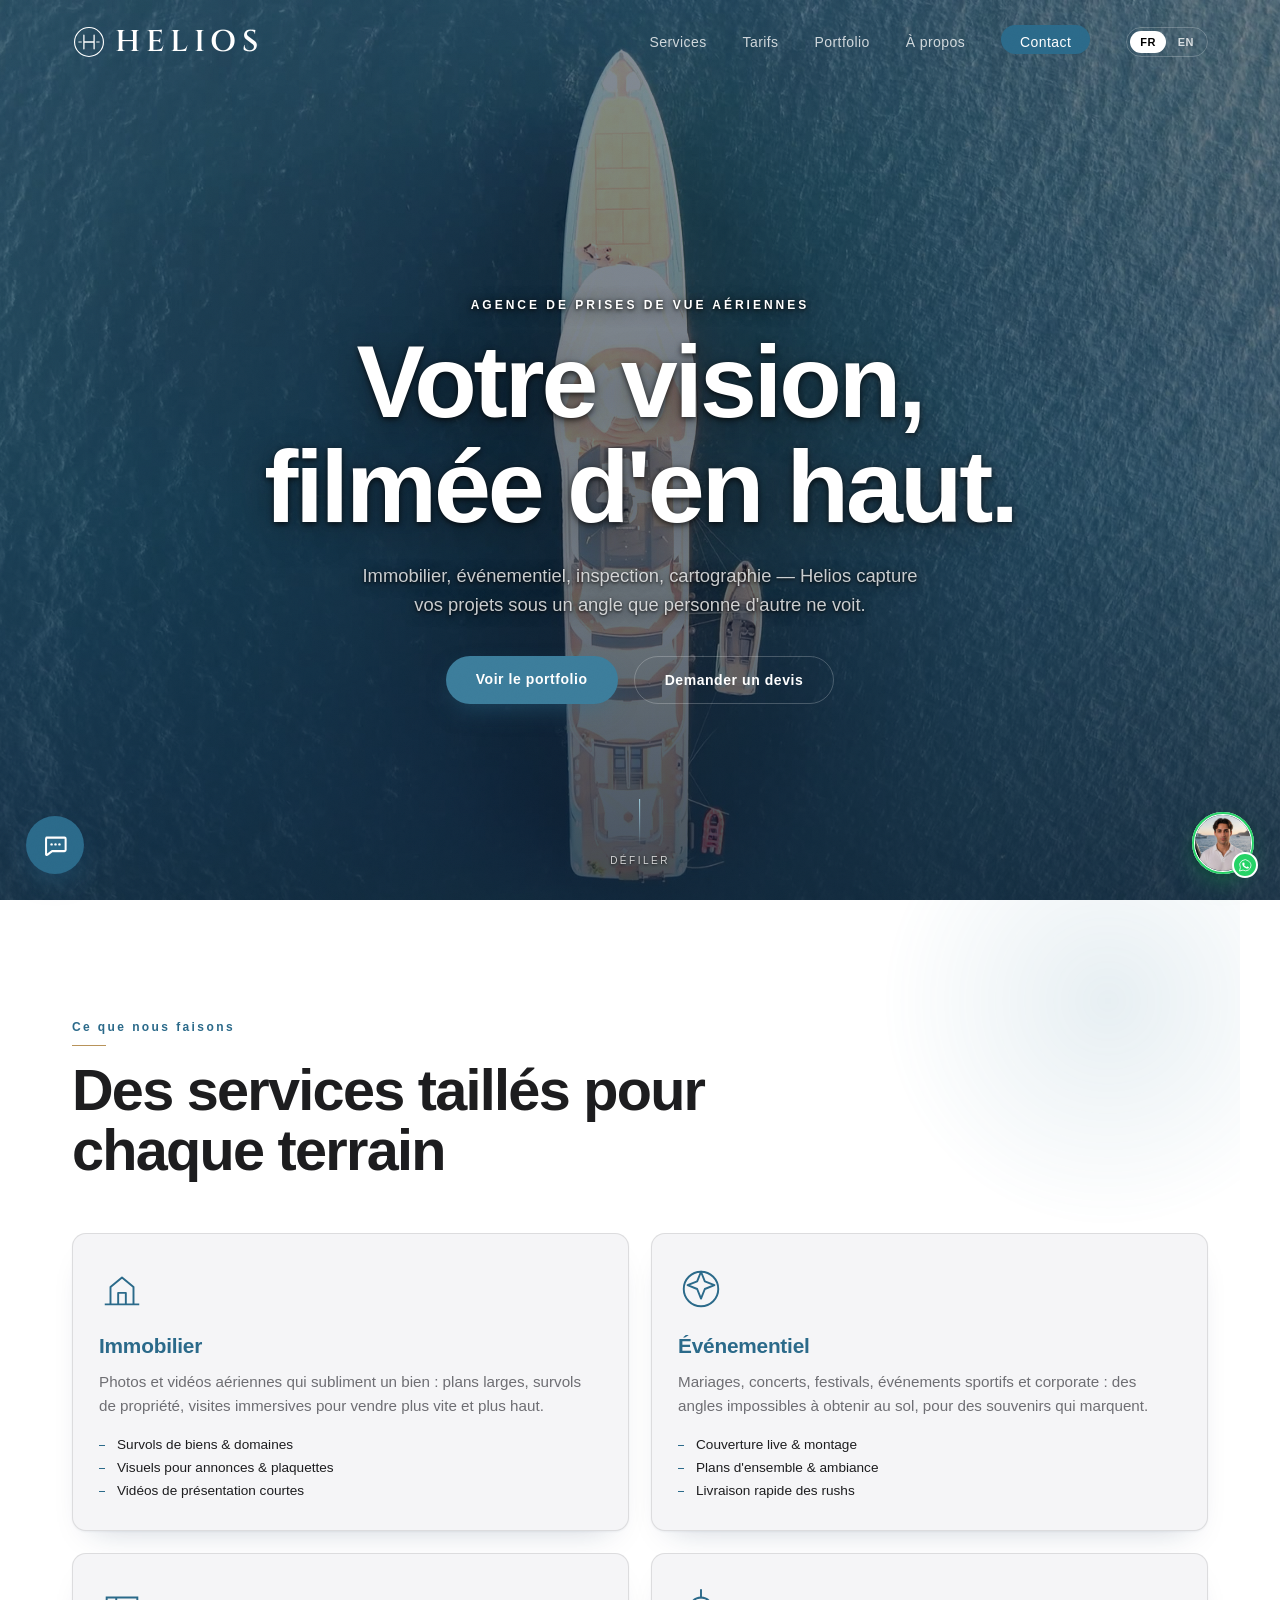
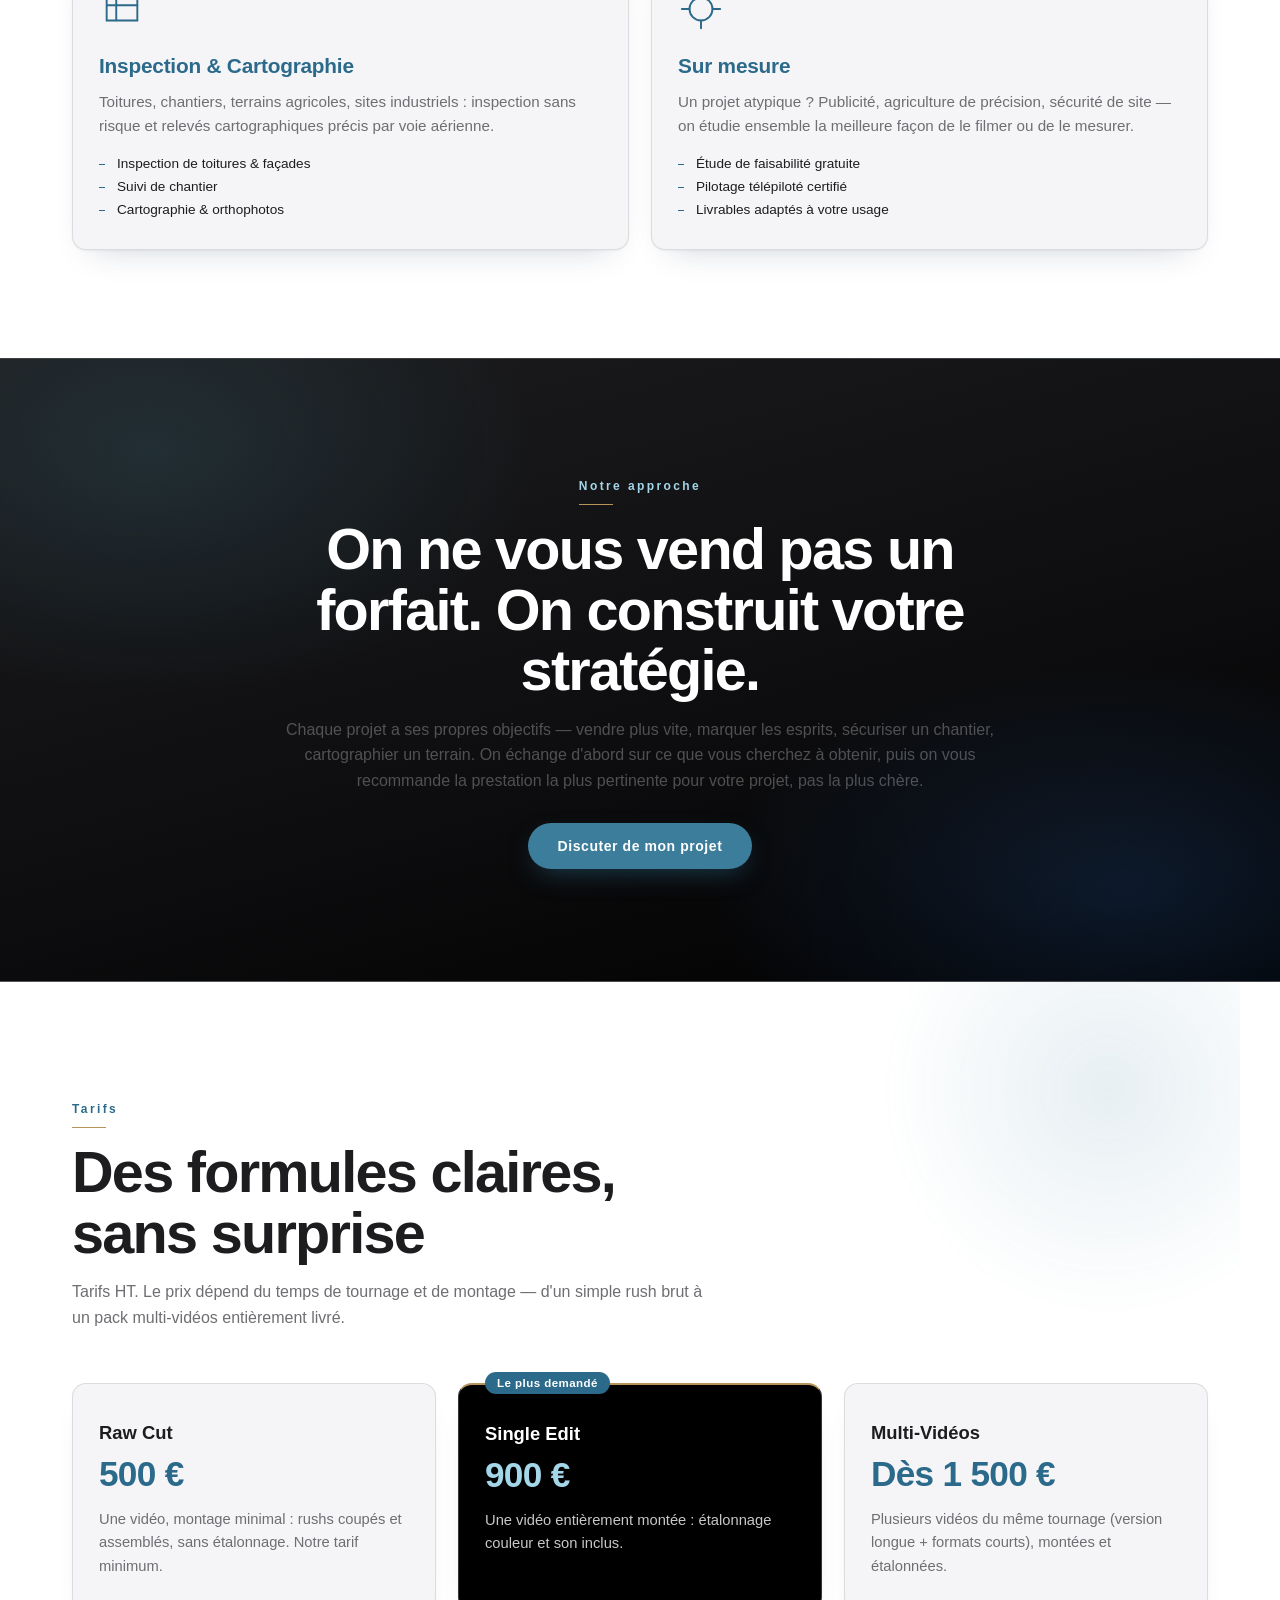
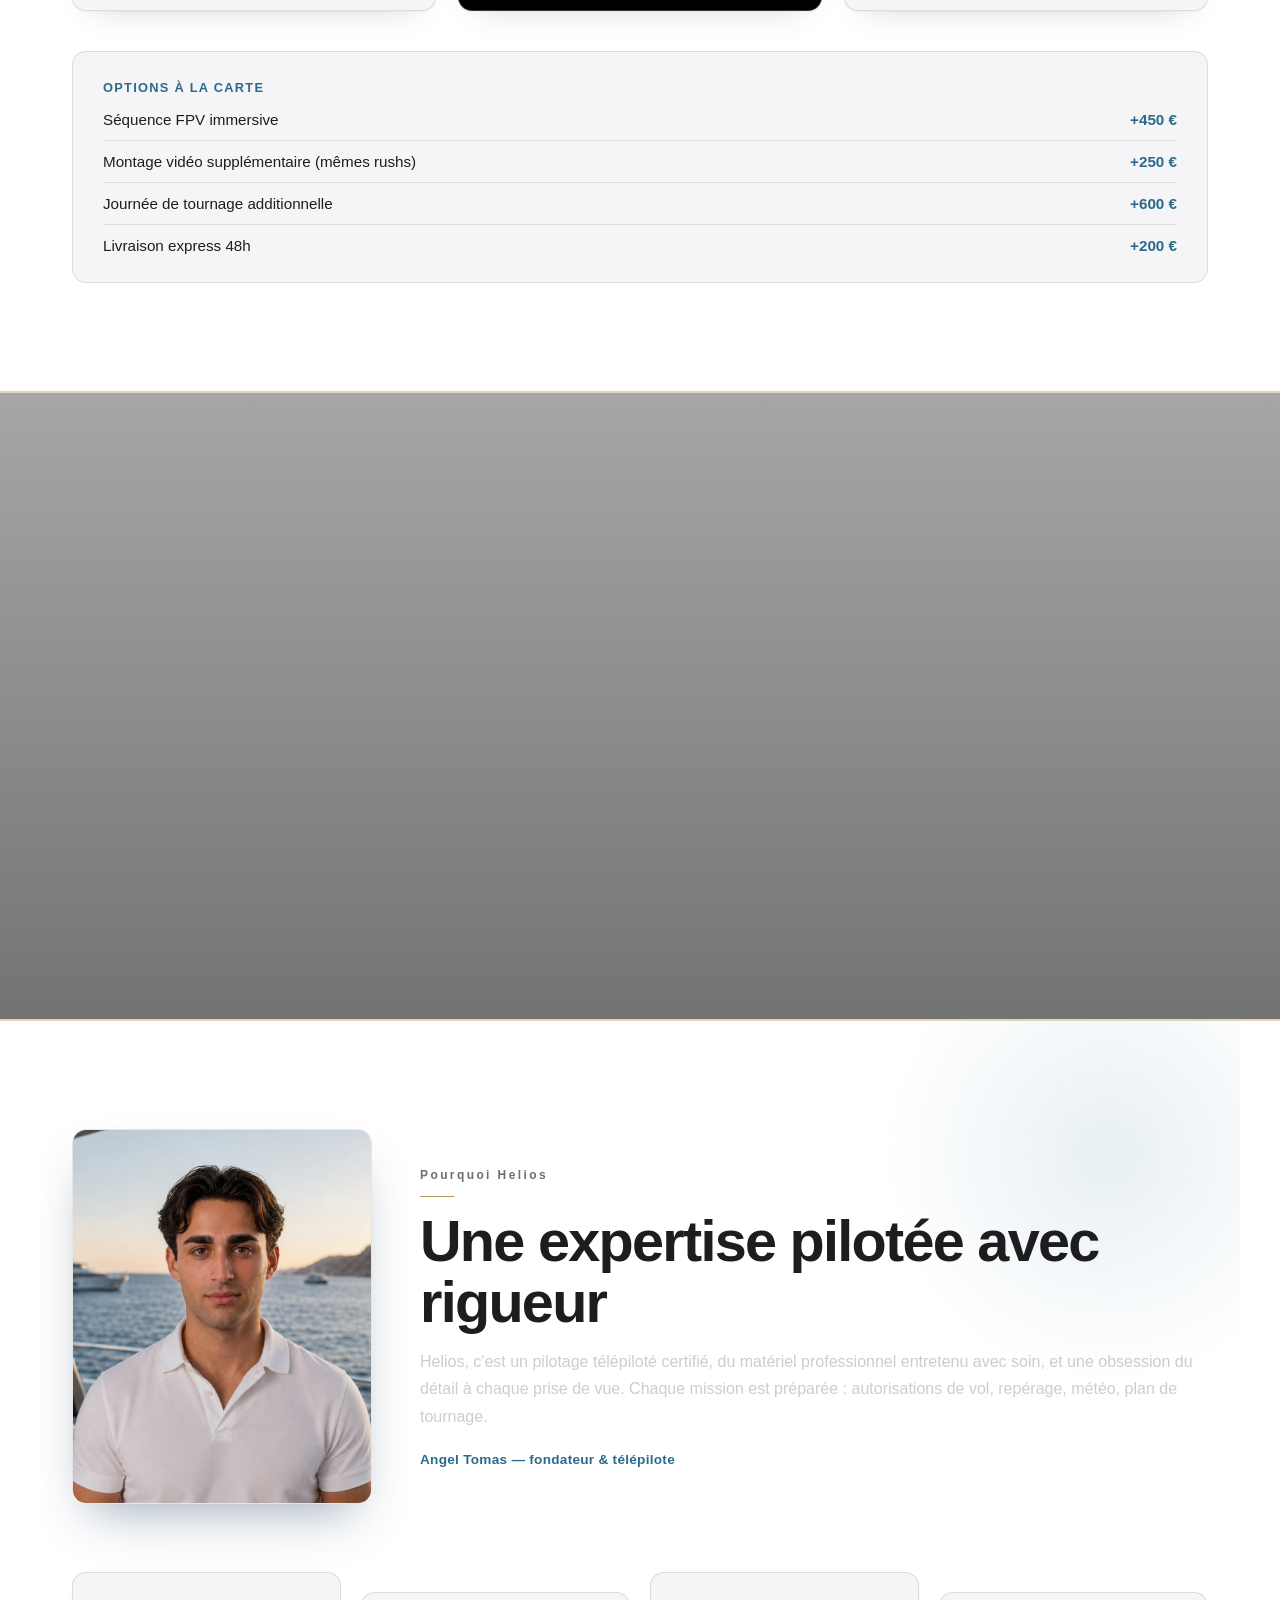
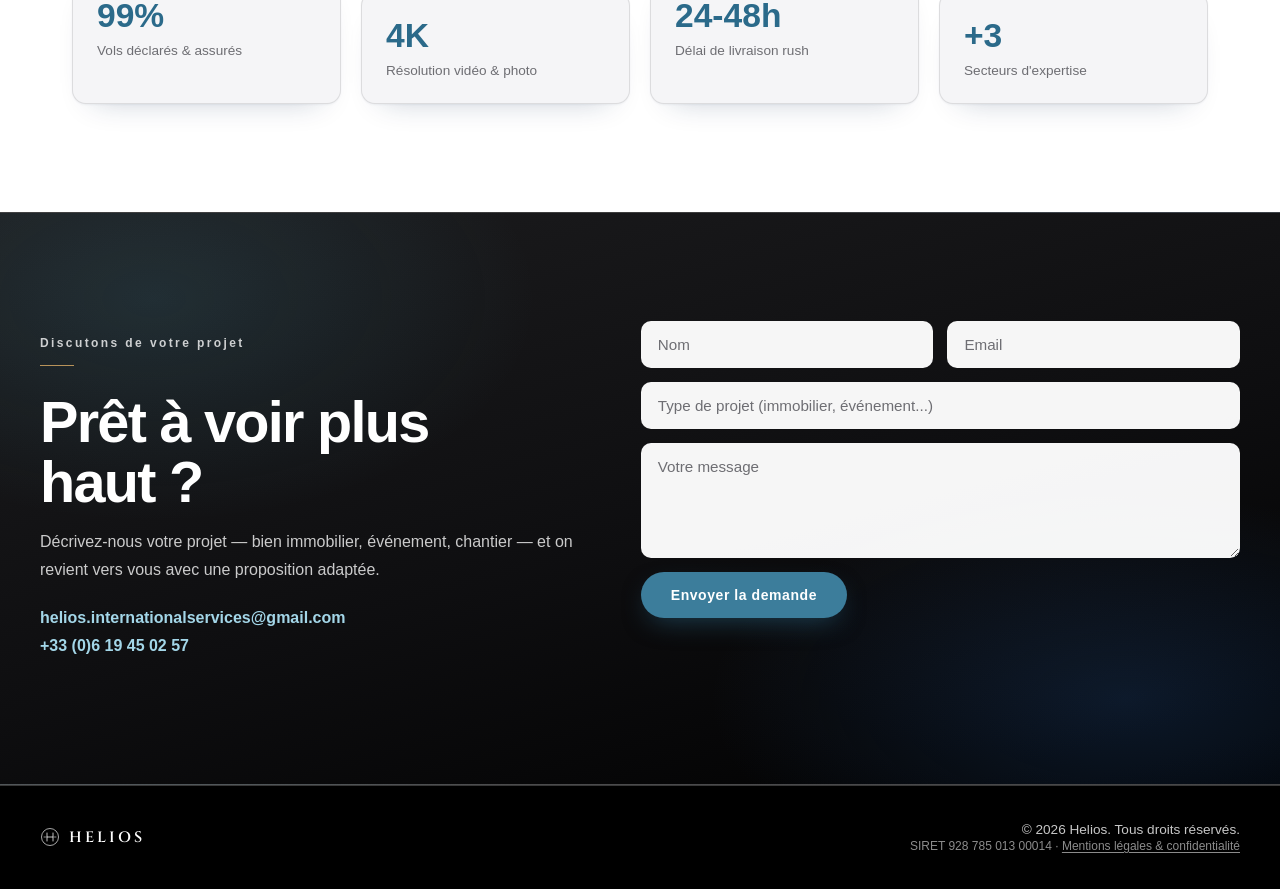
==== commit 59779b93: "Fix cloud transition timing: start clean, build early, never get stuck Previous version had a monoto" ====
--- a/index.html
+++ b/index.html
@@ -336,6 +336,6 @@
   </div>
 </div>
 
-<script src="js/main.js?v=8"></script>
+<script src="js/main.js?v=10"></script>
 </body>
 </html>
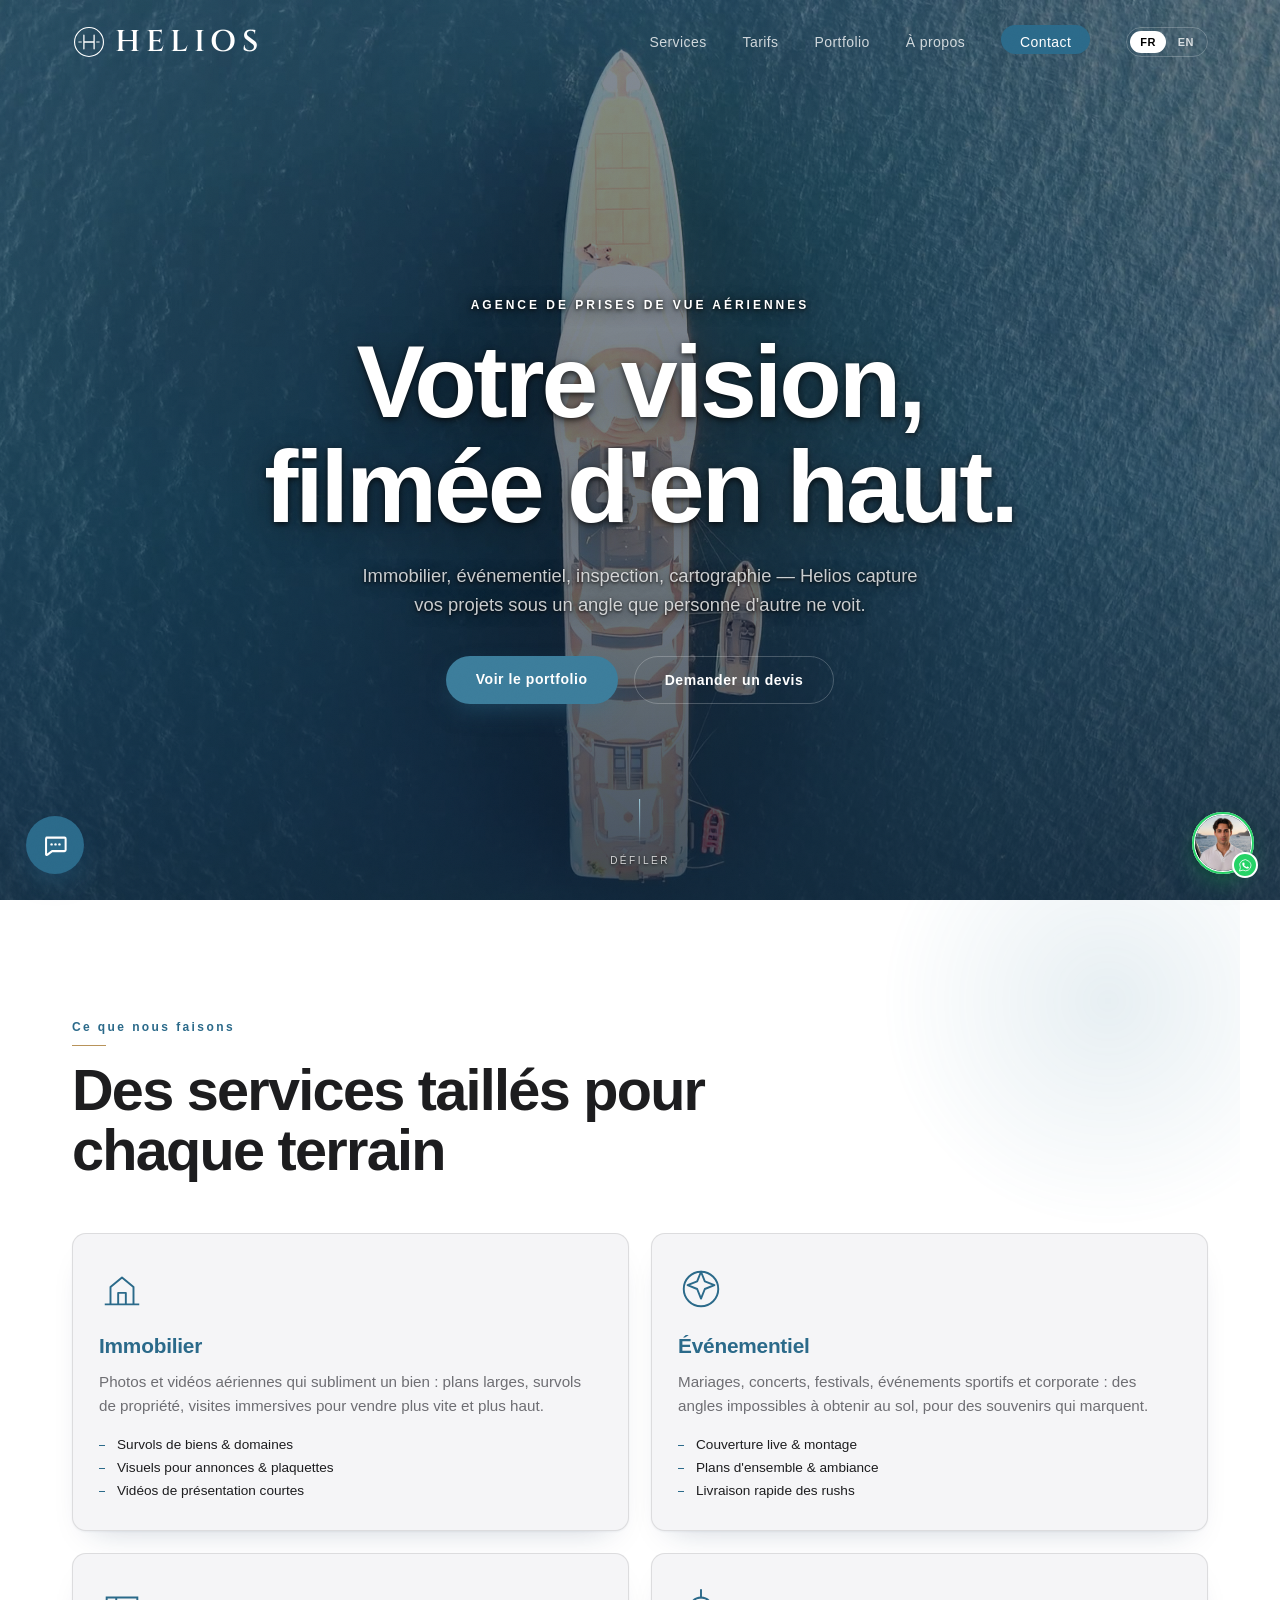
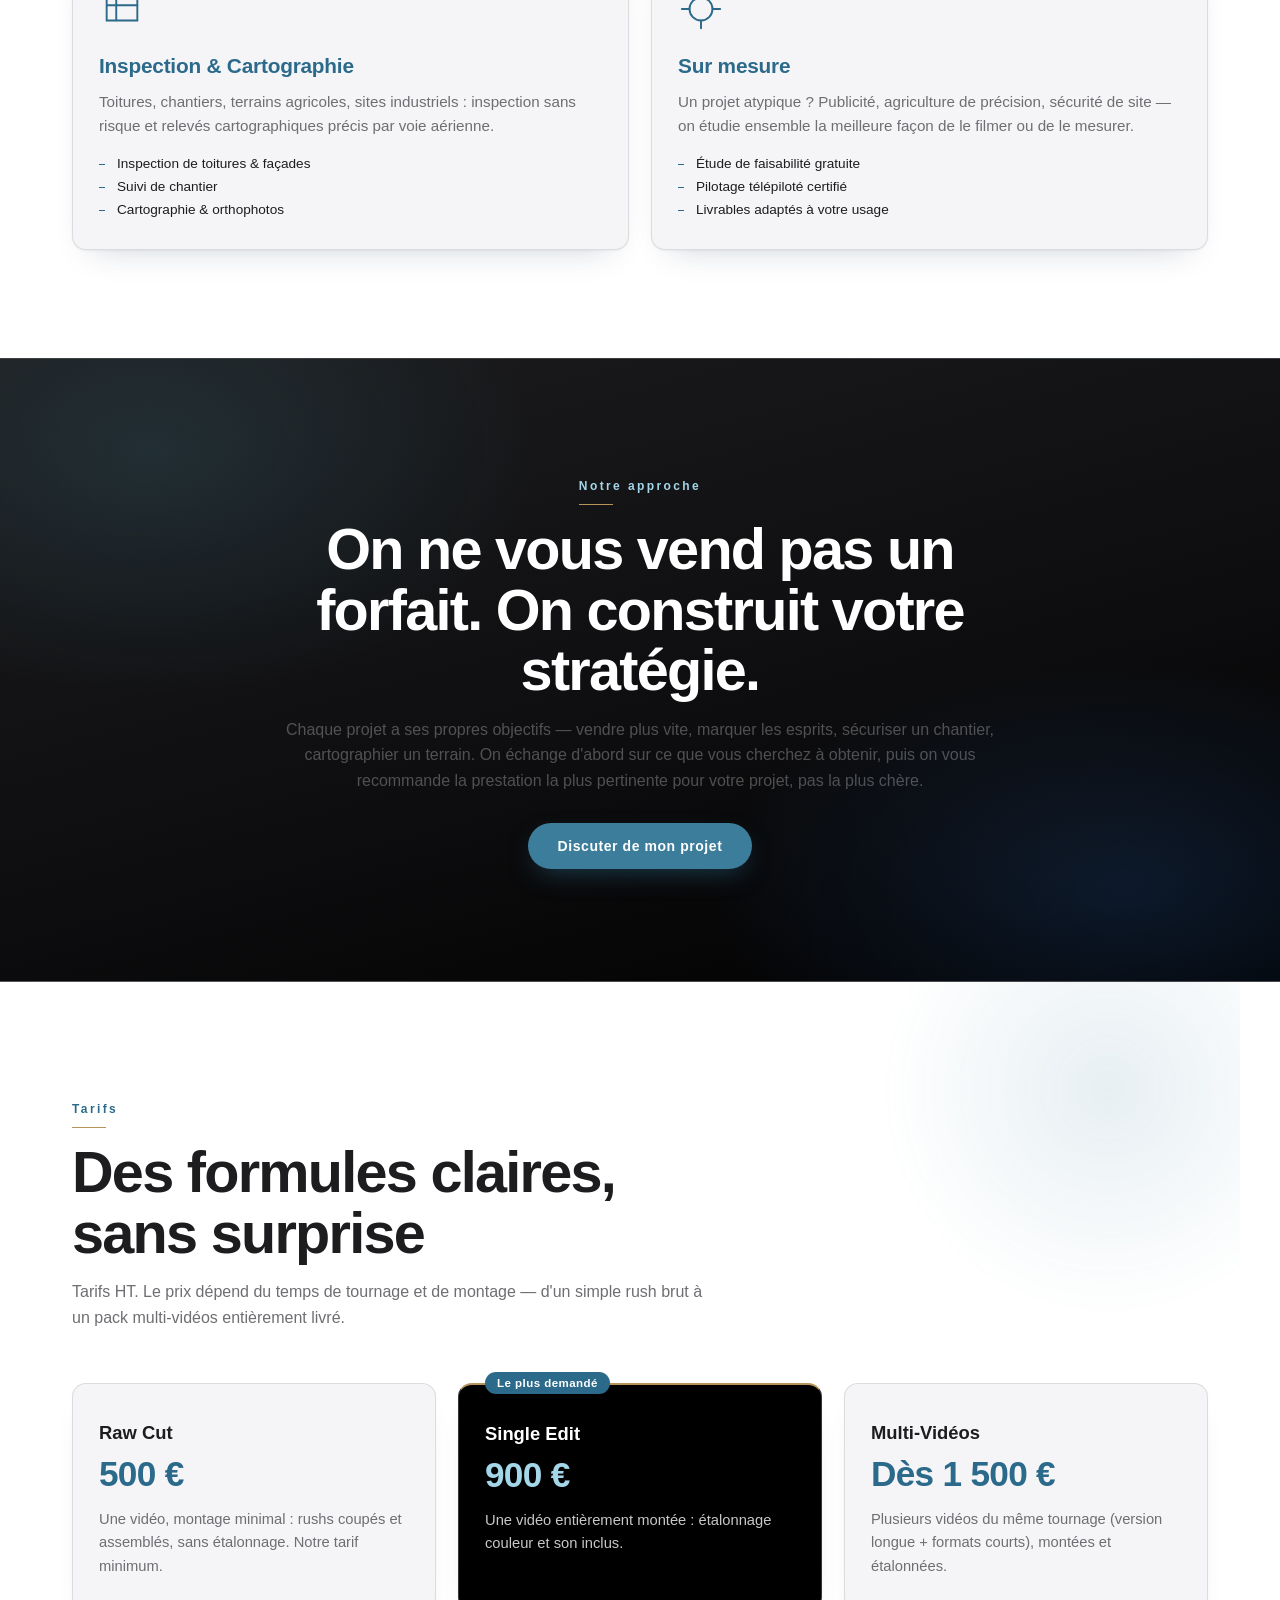
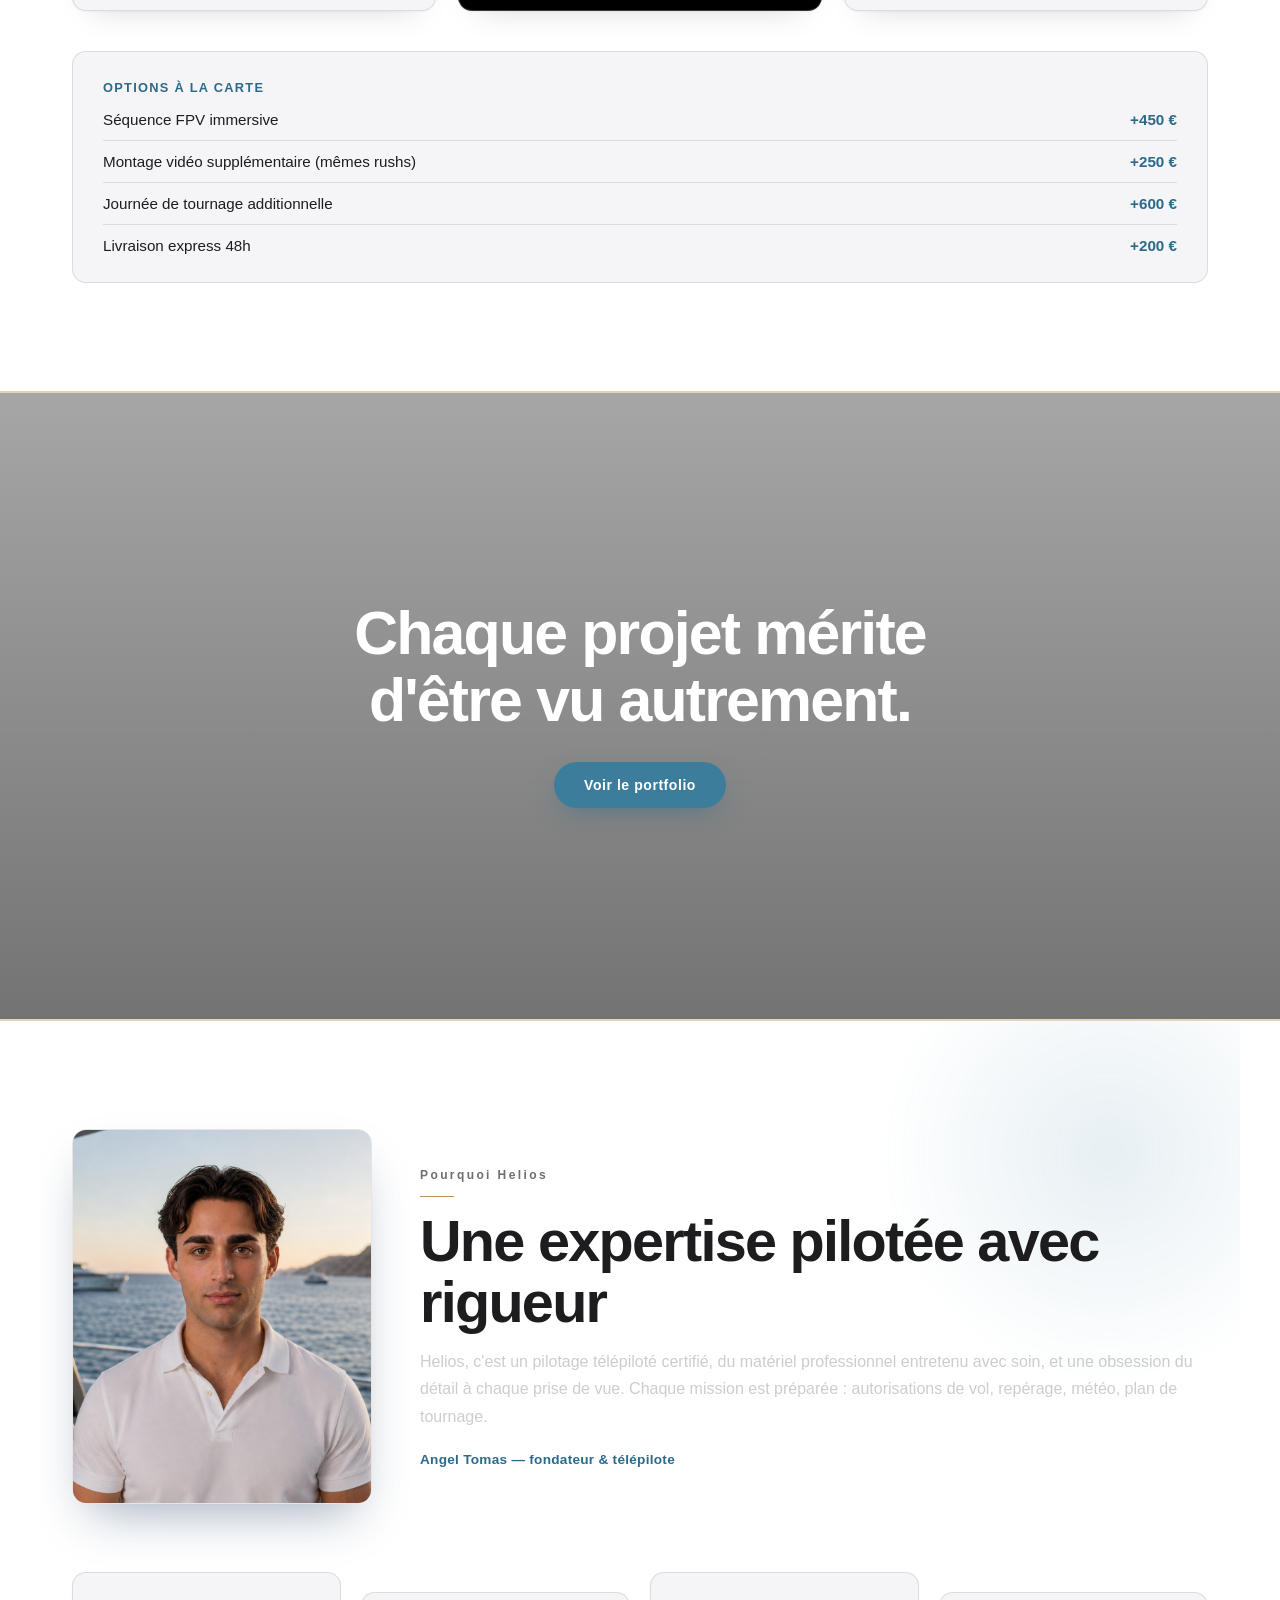
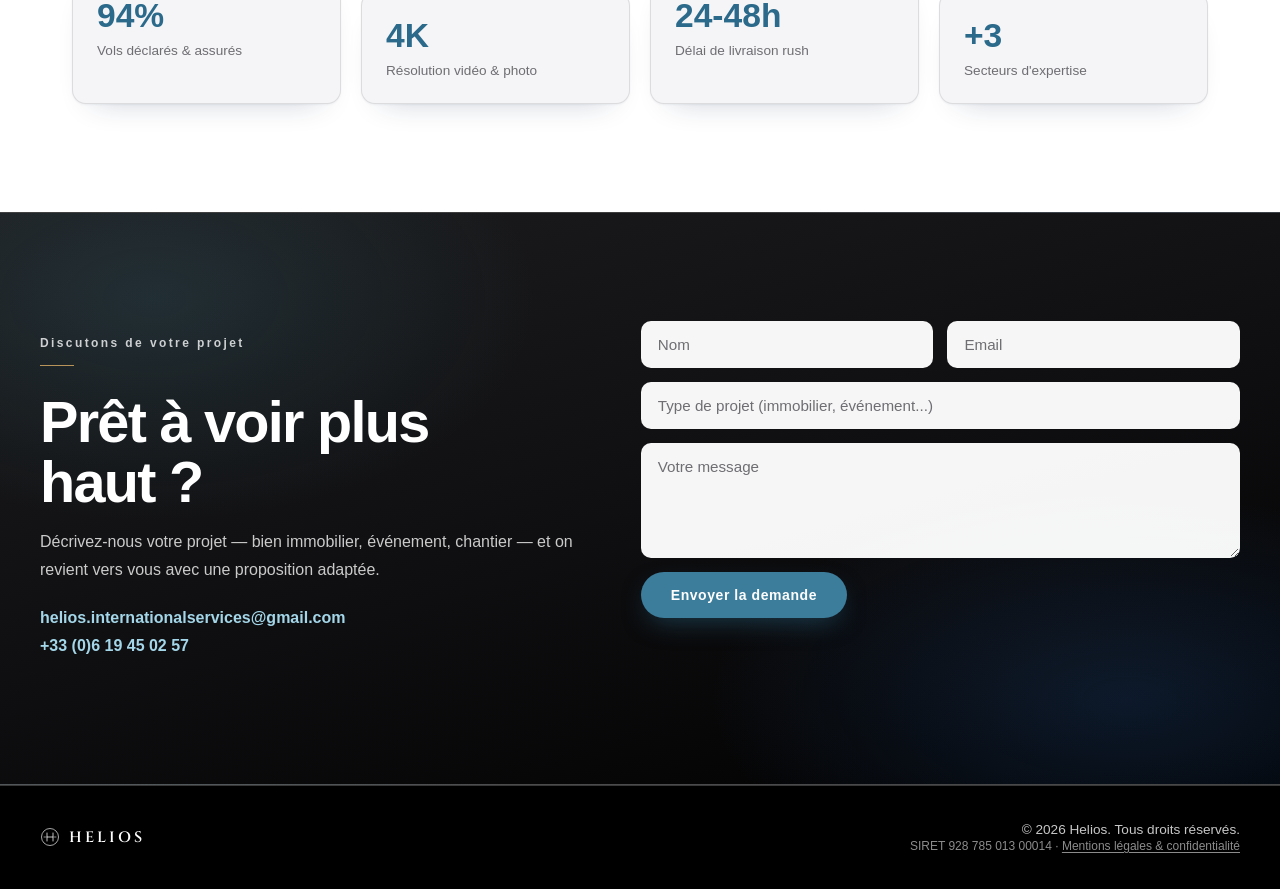
==== commit 133fb827: "Replace flashing cloud wipe with a single, soft sea-wash transition The multi-boundary cloud overlay" ====
--- a/index.html
+++ b/index.html
@@ -15,7 +15,7 @@
 
 <div class="scroll-progress" id="scroll-progress"></div>
 <div class="custom-cursor" id="custom-cursor"></div>
-<div class="cloud-transition" id="cloud-transition"></div>
+<div class="sea-transition" id="sea-transition"></div>
 <div class="grain"></div>
 
 <nav id="navbar">
@@ -336,6 +336,6 @@
   </div>
 </div>
 
-<script src="js/main.js?v=10"></script>
+<script src="js/main.js?v=11"></script>
 </body>
 </html>
--- a/css/style.css
+++ b/css/style.css
@@ -1103,20 +1103,22 @@
 }
 
 /* Global cloud-transition wipe between sections */
-.cloud-transition {
+.sea-transition {
   position: fixed;
-  inset: -15%;
+  inset: 0;
   z-index: 60;
   pointer-events: none;
   opacity: 0;
-  background:
-    radial-gradient(42% 38% at 18% 28%, rgba(255,255,255,0.97), transparent 62%),
-    radial-gradient(50% 42% at 78% 18%, rgba(255,255,255,0.95), transparent 65%),
-    radial-gradient(48% 44% at 48% 68%, rgba(255,255,255,0.96), transparent 60%),
-    radial-gradient(38% 36% at 88% 78%, rgba(255,255,255,0.92), transparent 60%),
-    radial-gradient(40% 34% at 8% 82%, rgba(255,255,255,0.92), transparent 60%),
-    #fff;
-  filter: blur(24px);
+  transition: opacity .35s linear;
+  background-image: url('https://images.pexels.com/photos/9408818/pexels-photo-9408818.jpeg?auto=compress&cs=tinysrgb&w=1920');
+  background-size: cover;
+  background-position: center;
+}
+.sea-transition::after {
+  content: "";
+  position: absolute;
+  inset: 0;
+  background: linear-gradient(180deg, rgba(6,21,39,0.35), rgba(6,21,39,0.7));
 }
 
 /* Custom cursor (desktop only) */
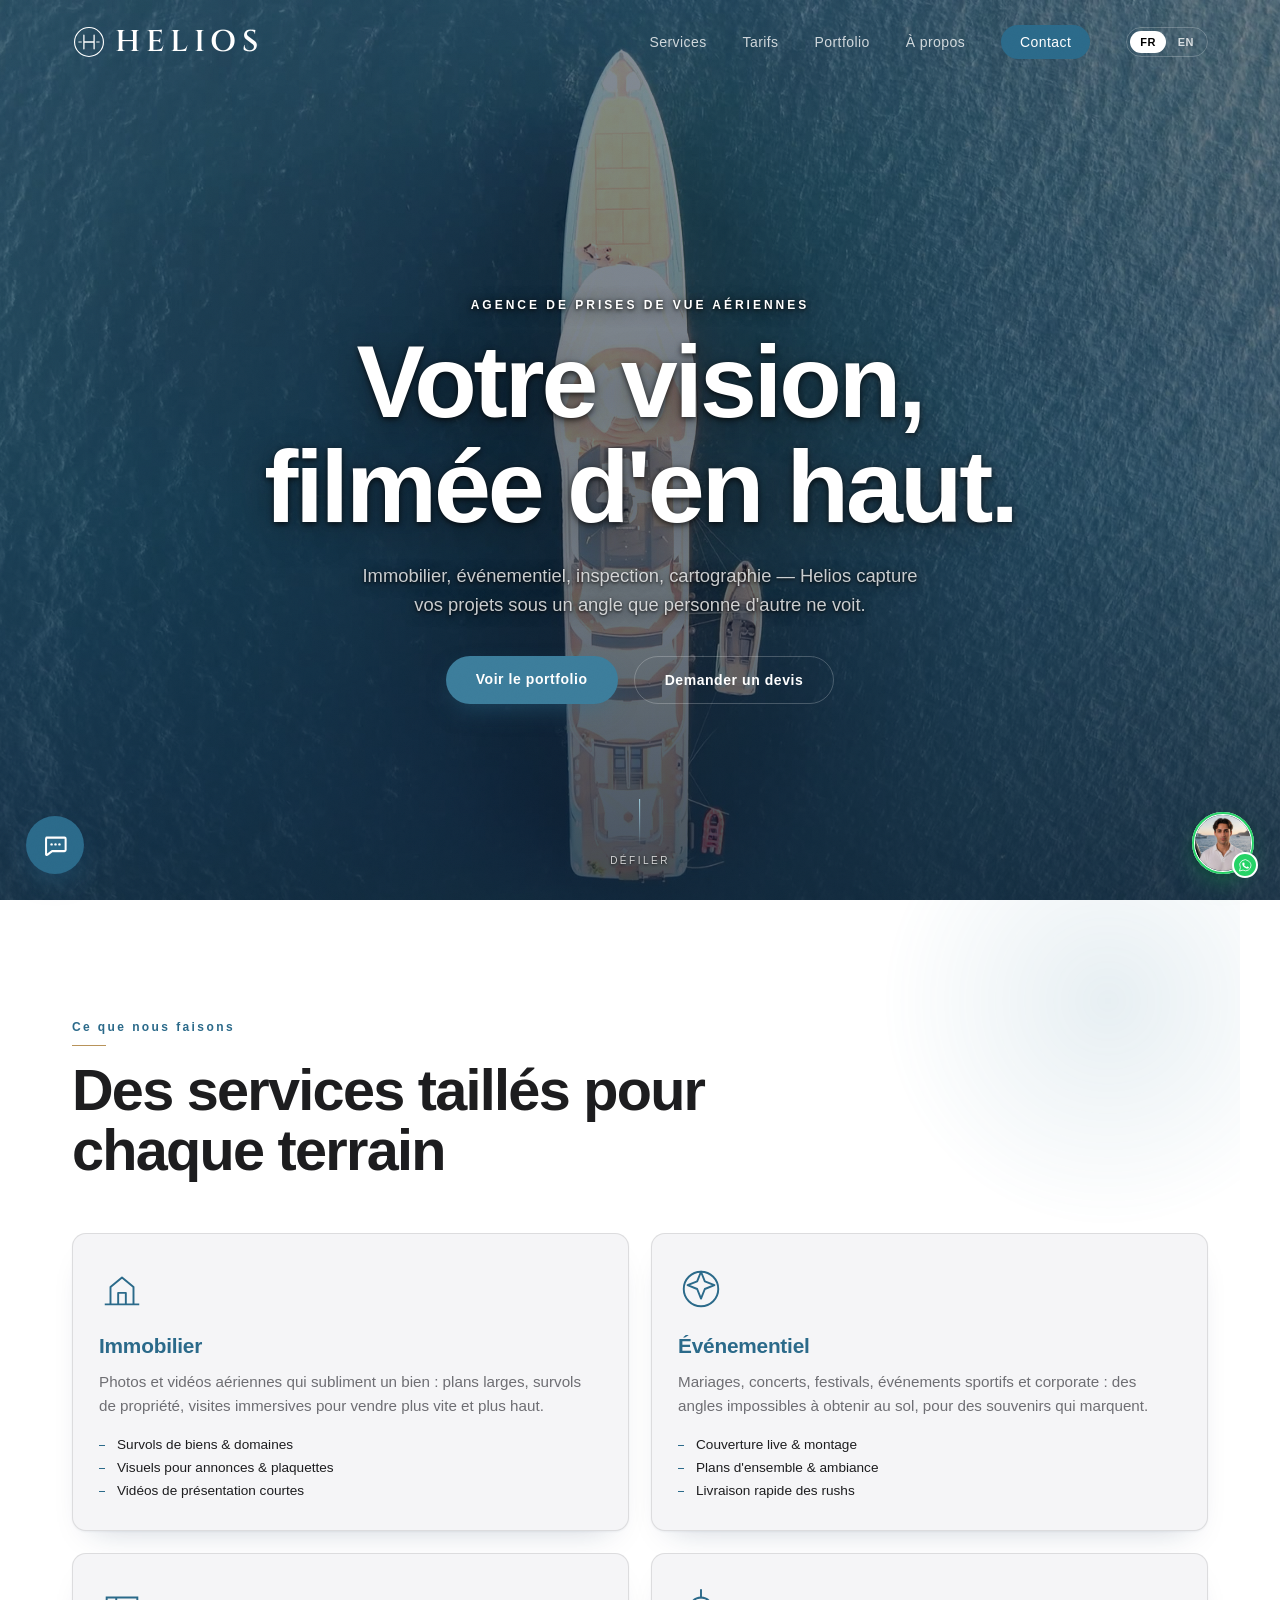
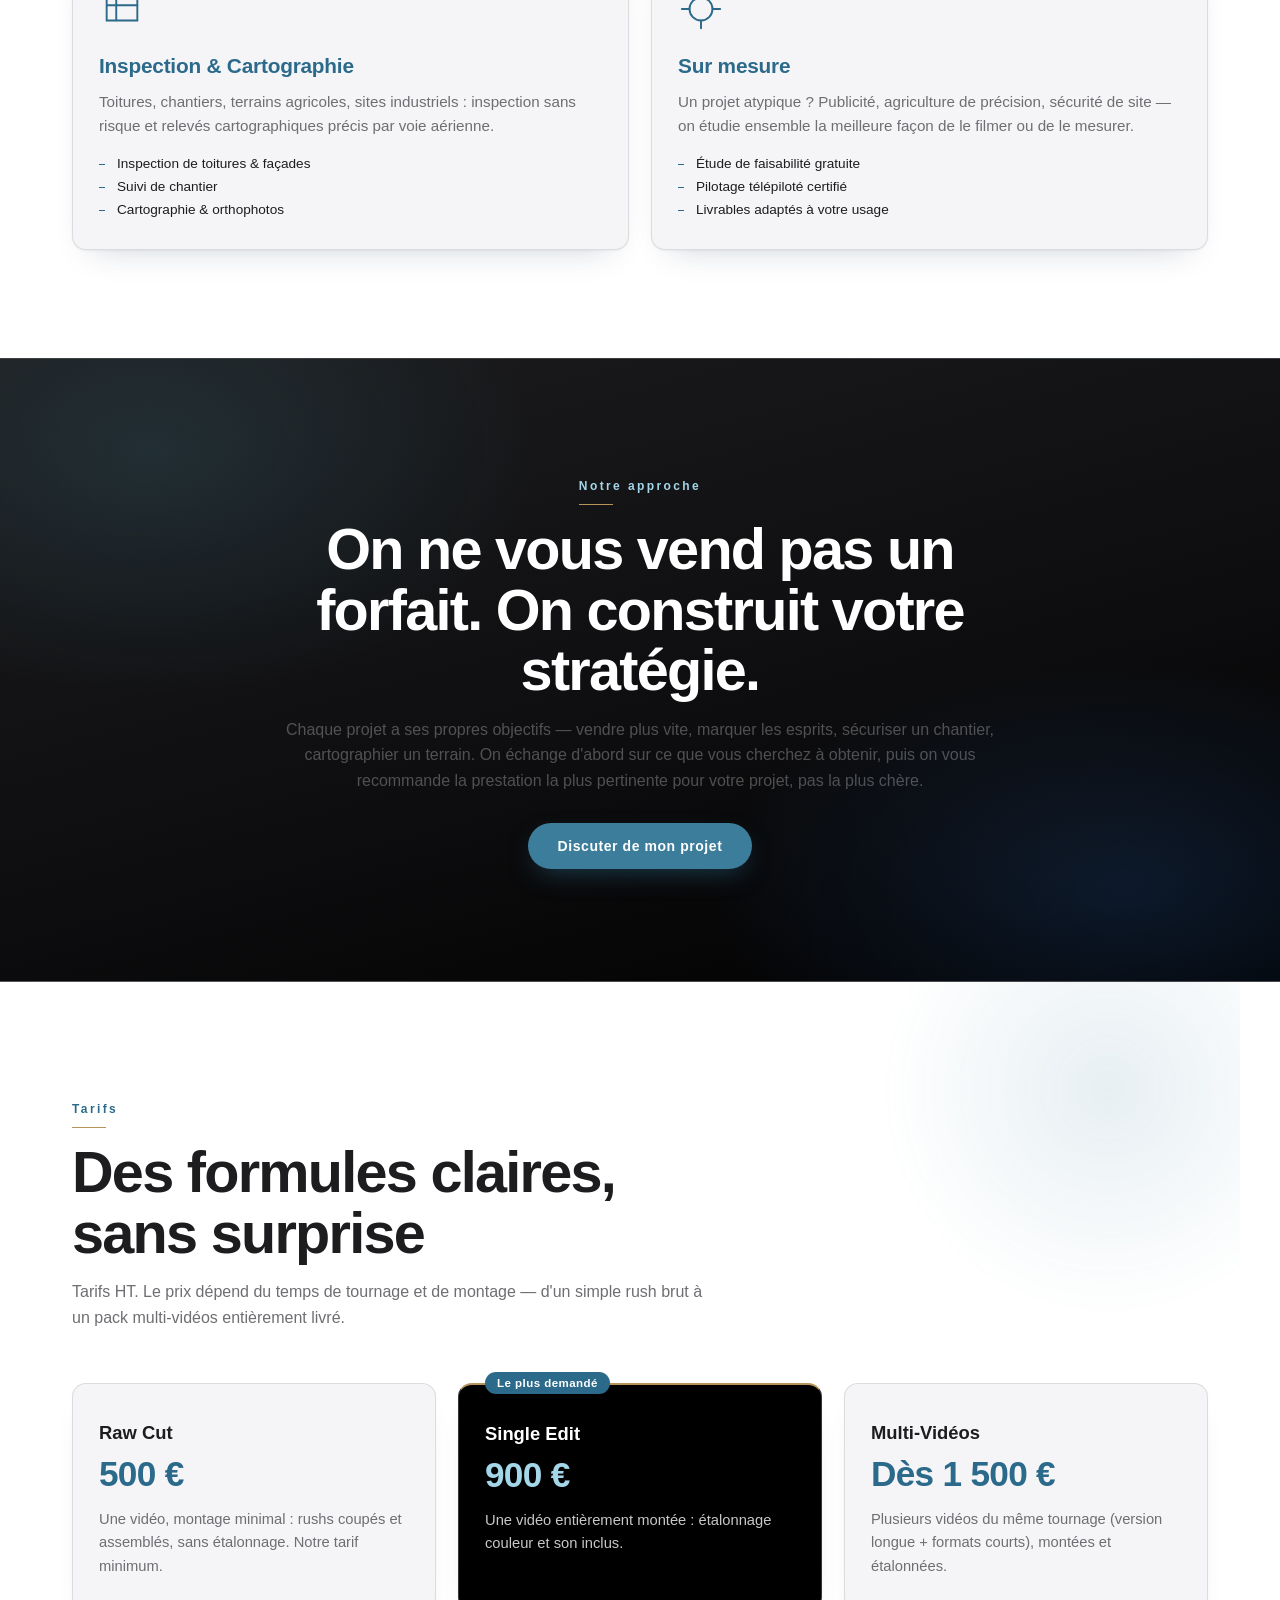
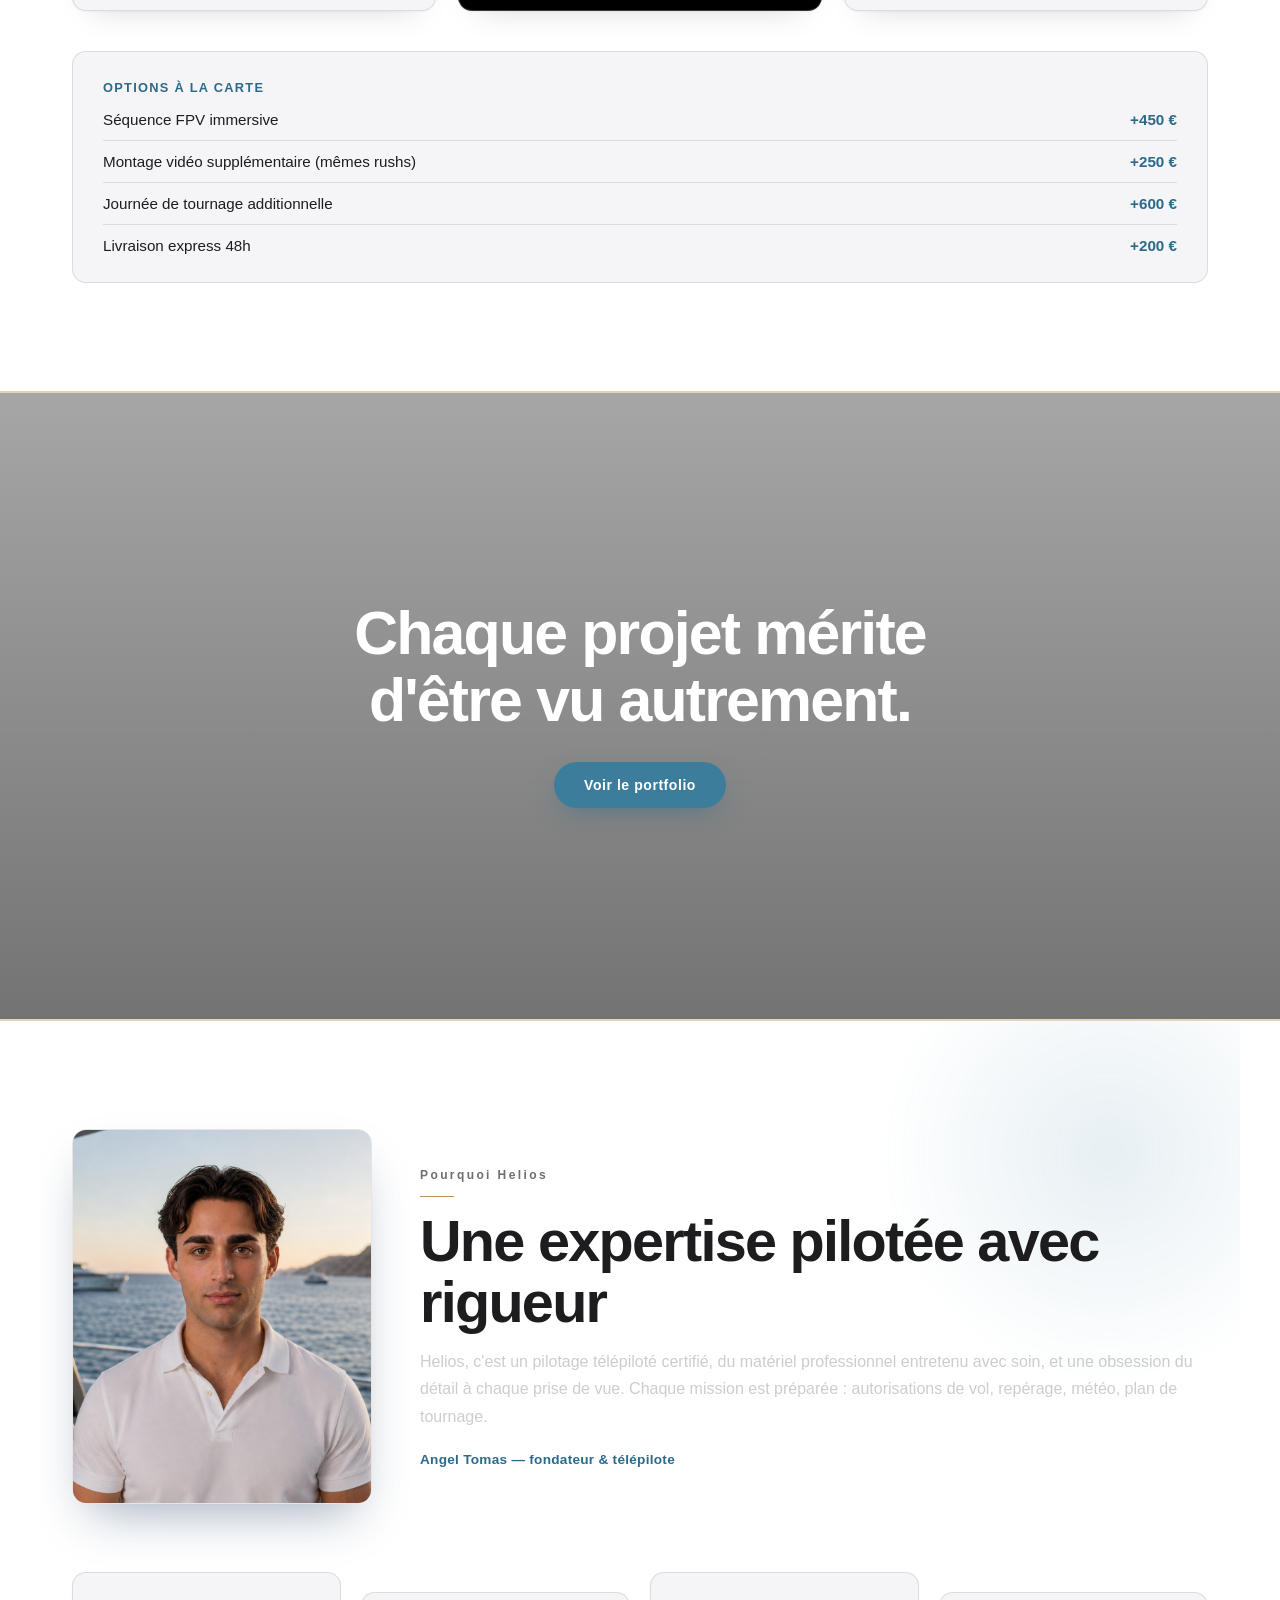
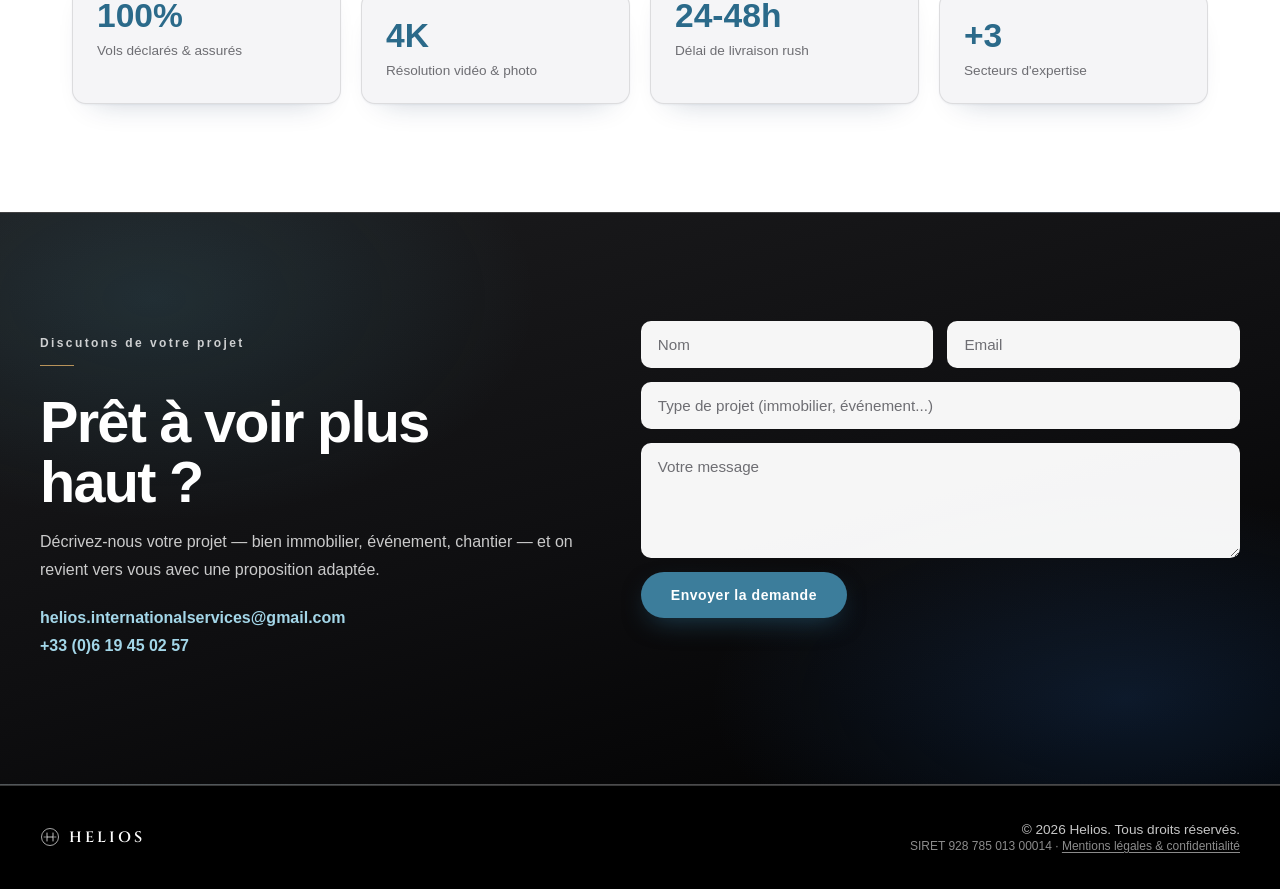
==== commit 902ccd30: "Fix real clickability bugs found via mobile audit - Contact nav pill had asymmetric top/bottom paddi" ====
--- a/index.html
+++ b/index.html
@@ -9,12 +9,11 @@
 <link rel="preconnect" href="https://fonts.googleapis.com">
 <link rel="preconnect" href="https://fonts.gstatic.com" crossorigin>
 <link href="https://fonts.googleapis.com/css2?family=Cinzel:wght@500;600;700&display=swap" rel="stylesheet">
-<link rel="stylesheet" href="css/style.css?v=8">
+<link rel="stylesheet" href="css/style.css?v=9">
 </head>
 <body>
 
 <div class="scroll-progress" id="scroll-progress"></div>
-<div class="custom-cursor" id="custom-cursor"></div>
 <div class="sea-transition" id="sea-transition"></div>
 <div class="grain"></div>
 
@@ -336,6 +335,6 @@
   </div>
 </div>
 
-<script src="js/main.js?v=11"></script>
+<script src="js/main.js?v=12"></script>
 </body>
 </html>
--- a/css/style.css
+++ b/css/style.css
@@ -118,10 +118,11 @@
 #nav-links a:hover { color: var(--on-photo-text); }
 #navbar.scrolled #nav-links a { color: var(--ink-muted); }
 #navbar.scrolled #nav-links a:hover { color: var(--accent); }
-.nav-cta {
+#nav-links a.nav-cta {
   background: var(--accent);
   border: 1px solid transparent;
   padding: 8px 18px;
+  padding-bottom: 8px;
   border-radius: 999px;
   color: var(--white) !important;
   transition: background .3s, box-shadow .3s, transform .3s;
@@ -159,6 +160,8 @@
 
 #nav-toggle {
   display: none;
+  position: relative;
+  z-index: 2;
   flex-direction: column;
   gap: 5px;
   background: none;
@@ -704,10 +707,11 @@
   padding: 24px;
   opacity: 0;
   visibility: hidden;
+  pointer-events: none;
   transition: opacity .3s var(--ease), visibility .3s;
   z-index: 300;
 }
-.modal-overlay.open { opacity: 1; visibility: visible; }
+.modal-overlay.open { opacity: 1; visibility: visible; pointer-events: auto; }
 .modal-card {
   position: relative;
   background: var(--white);
@@ -1121,32 +1125,6 @@
   background: linear-gradient(180deg, rgba(6,21,39,0.35), rgba(6,21,39,0.7));
 }
 
-/* Custom cursor (desktop only) */
-@media (hover: hover) and (pointer: fine) {
-  .custom-cursor {
-    position: fixed;
-    top: 0;
-    left: 0;
-    width: 22px;
-    height: 22px;
-    border: 1.5px solid var(--accent);
-    border-radius: 50%;
-    pointer-events: none;
-    z-index: 999;
-    opacity: 0;
-    transition: width .25s var(--ease), height .25s var(--ease), background .25s var(--ease), opacity .2s;
-  }
-  .custom-cursor.visible { opacity: 1; }
-  .custom-cursor.cursor-hover {
-    width: 44px;
-    height: 44px;
-    background: rgba(43,106,138,0.12);
-  }
-  body, a, button {
-    cursor: none;
-  }
-}
-
 /* Progressive word-reveal on scroll */
 .fade-reveal-text .fade-word {
   color: var(--ink-dim);
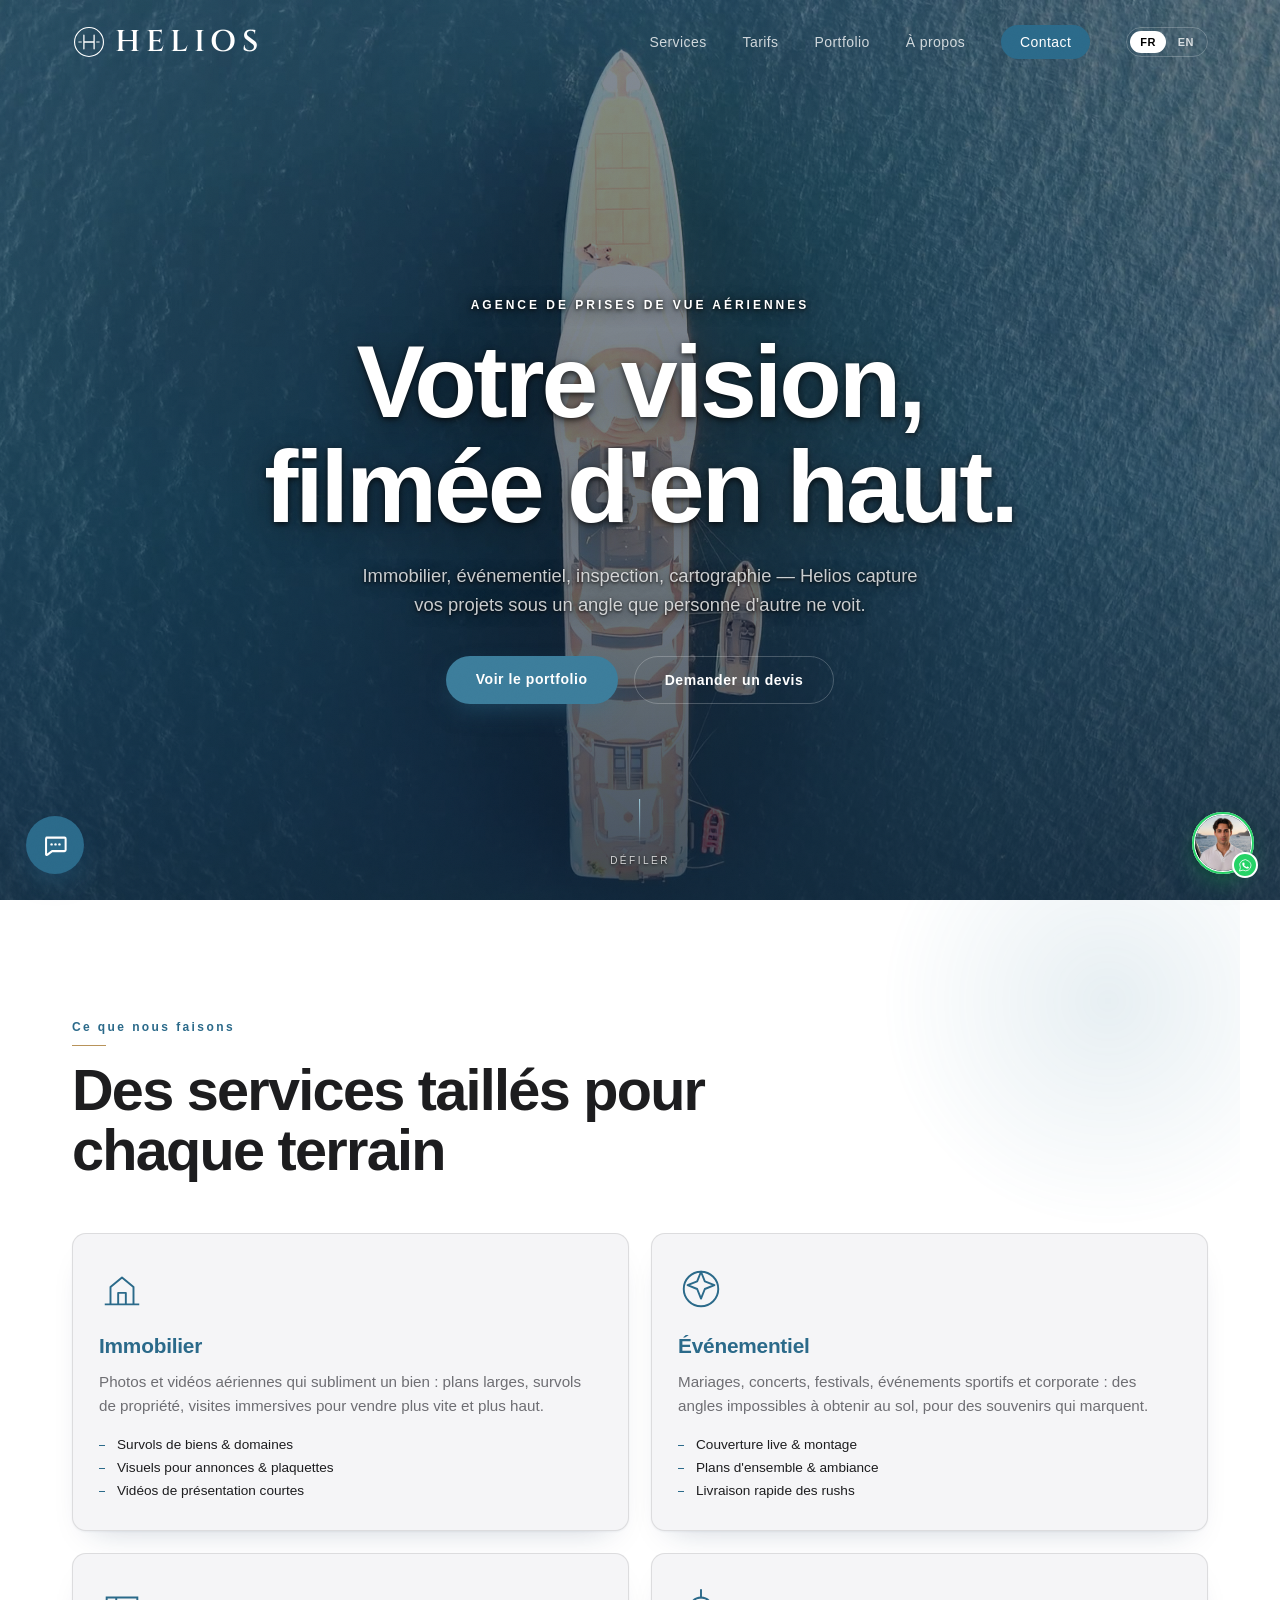
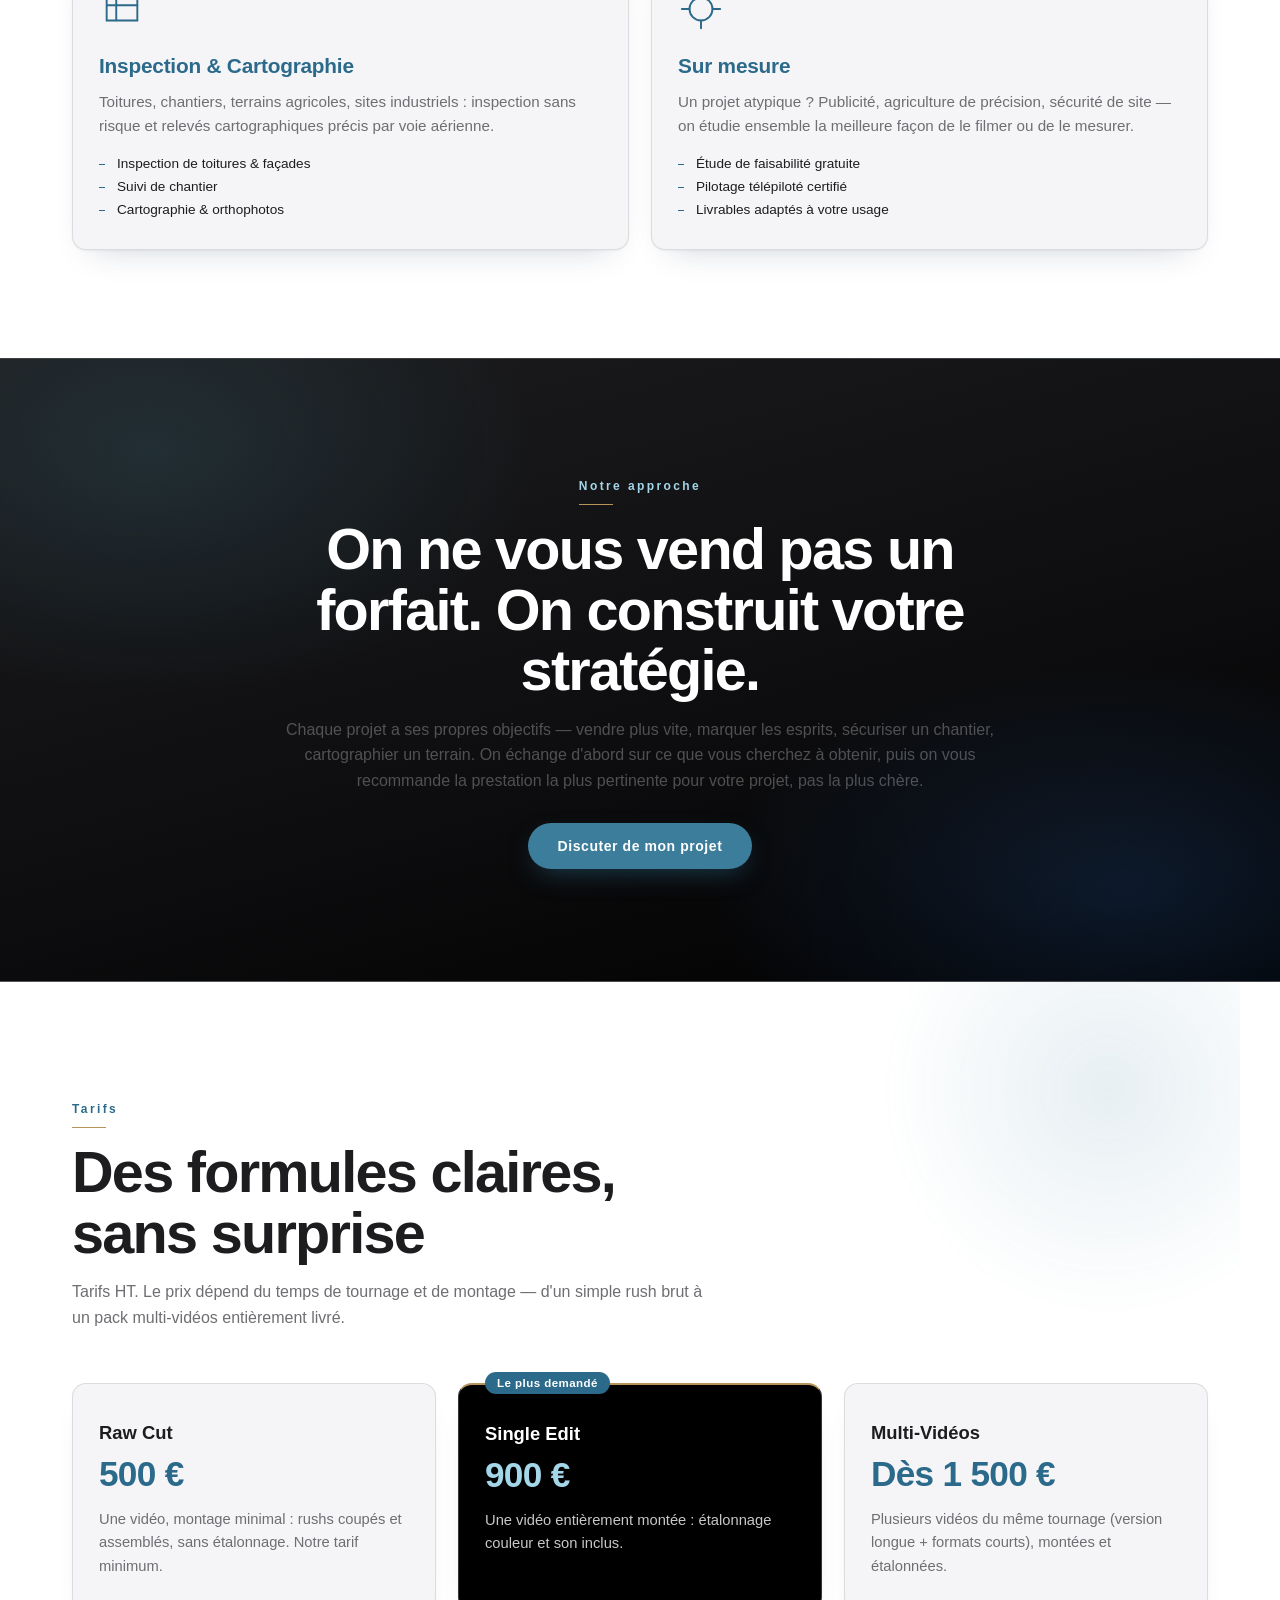
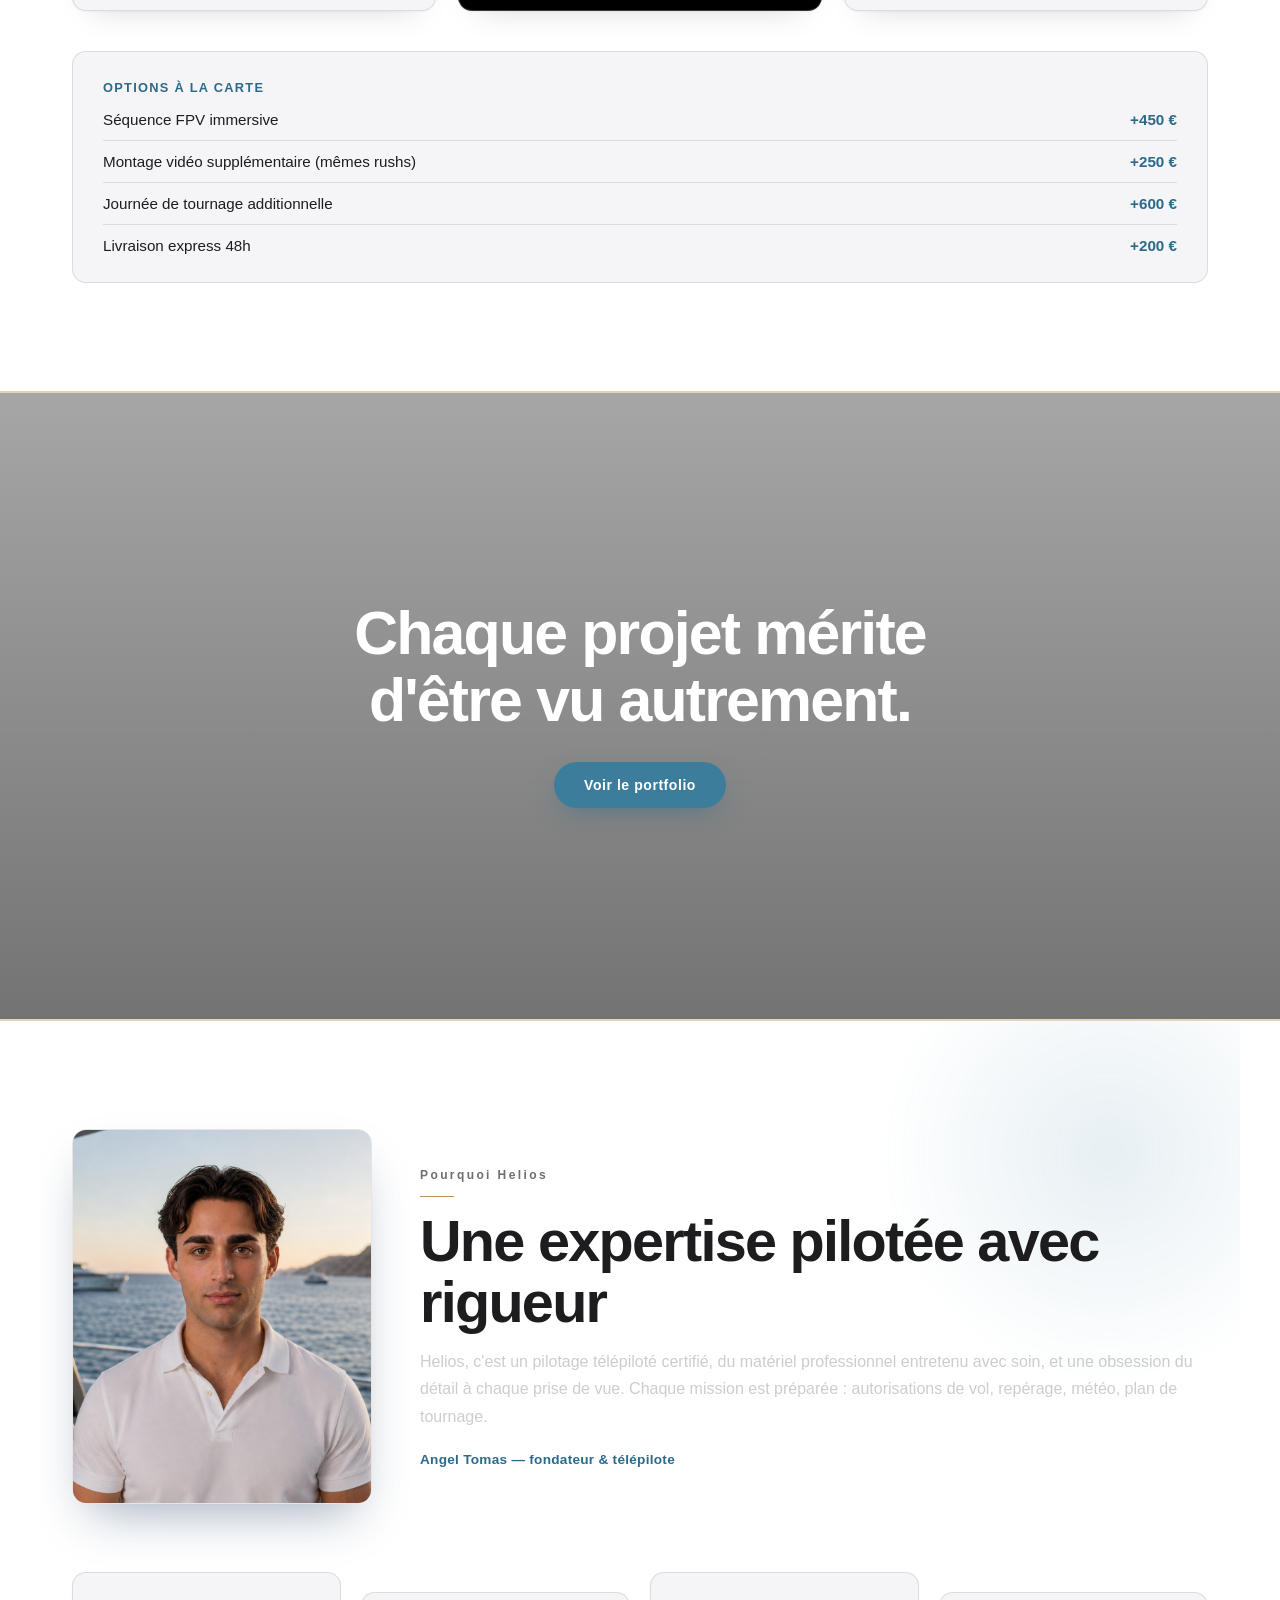
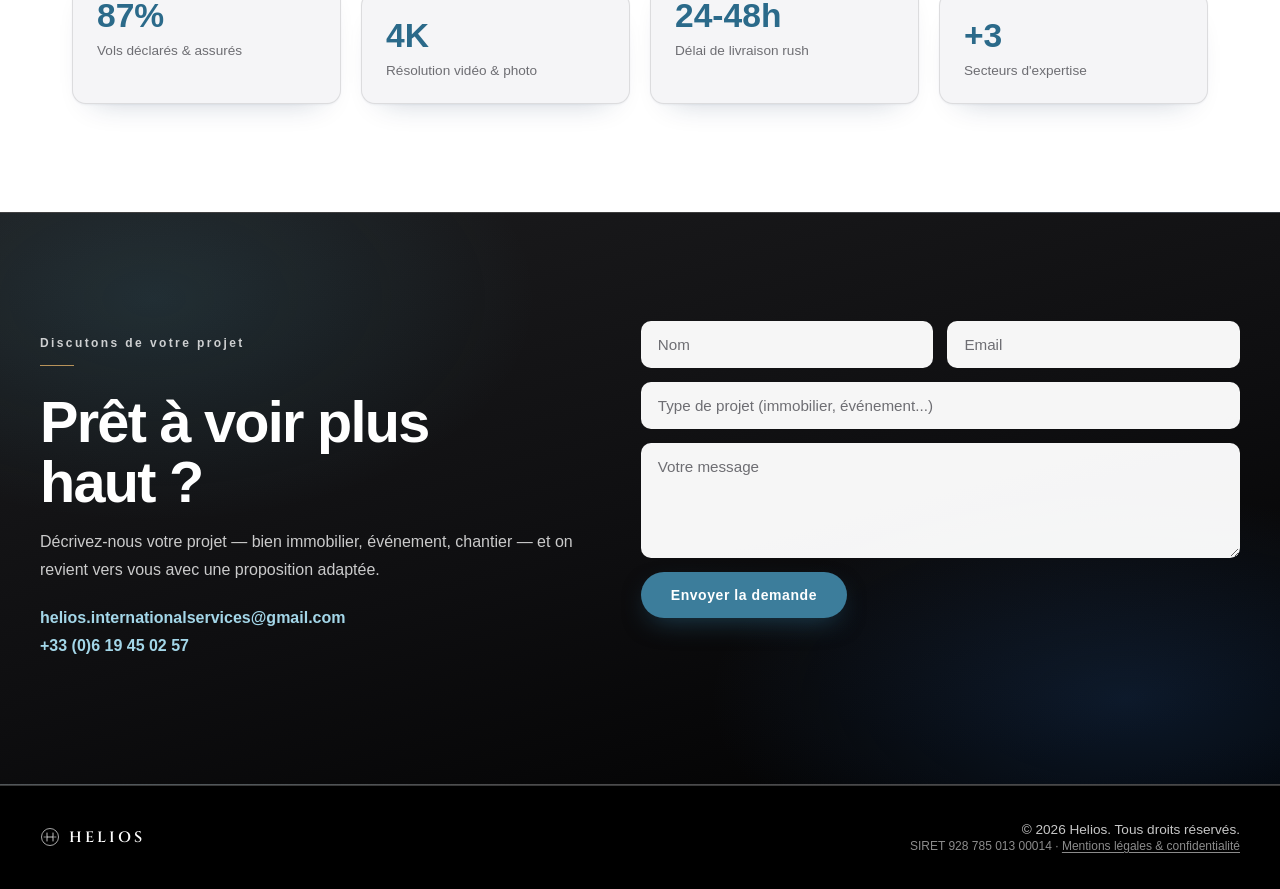
==== commit 275132cf: "Remove the sea/cloud transition effect entirely Keeping only the progressive word-by-word text revea" ====
--- a/index.html
+++ b/index.html
@@ -9,12 +9,11 @@
 <link rel="preconnect" href="https://fonts.googleapis.com">
 <link rel="preconnect" href="https://fonts.gstatic.com" crossorigin>
 <link href="https://fonts.googleapis.com/css2?family=Cinzel:wght@500;600;700&display=swap" rel="stylesheet">
-<link rel="stylesheet" href="css/style.css?v=9">
+<link rel="stylesheet" href="css/style.css?v=10">
 </head>
 <body>
 
 <div class="scroll-progress" id="scroll-progress"></div>
-<div class="sea-transition" id="sea-transition"></div>
 <div class="grain"></div>
 
 <nav id="navbar">
@@ -335,6 +334,6 @@
   </div>
 </div>
 
-<script src="js/main.js?v=12"></script>
+<script src="js/main.js?v=13"></script>
 </body>
 </html>
--- a/css/style.css
+++ b/css/style.css
@@ -1107,24 +1107,6 @@
 }
 
 /* Global cloud-transition wipe between sections */
-.sea-transition {
-  position: fixed;
-  inset: 0;
-  z-index: 60;
-  pointer-events: none;
-  opacity: 0;
-  transition: opacity .35s linear;
-  background-image: url('https://images.pexels.com/photos/9408818/pexels-photo-9408818.jpeg?auto=compress&cs=tinysrgb&w=1920');
-  background-size: cover;
-  background-position: center;
-}
-.sea-transition::after {
-  content: "";
-  position: absolute;
-  inset: 0;
-  background: linear-gradient(180deg, rgba(6,21,39,0.35), rgba(6,21,39,0.7));
-}
-
 /* Progressive word-reveal on scroll */
 .fade-reveal-text .fade-word {
   color: var(--ink-dim);
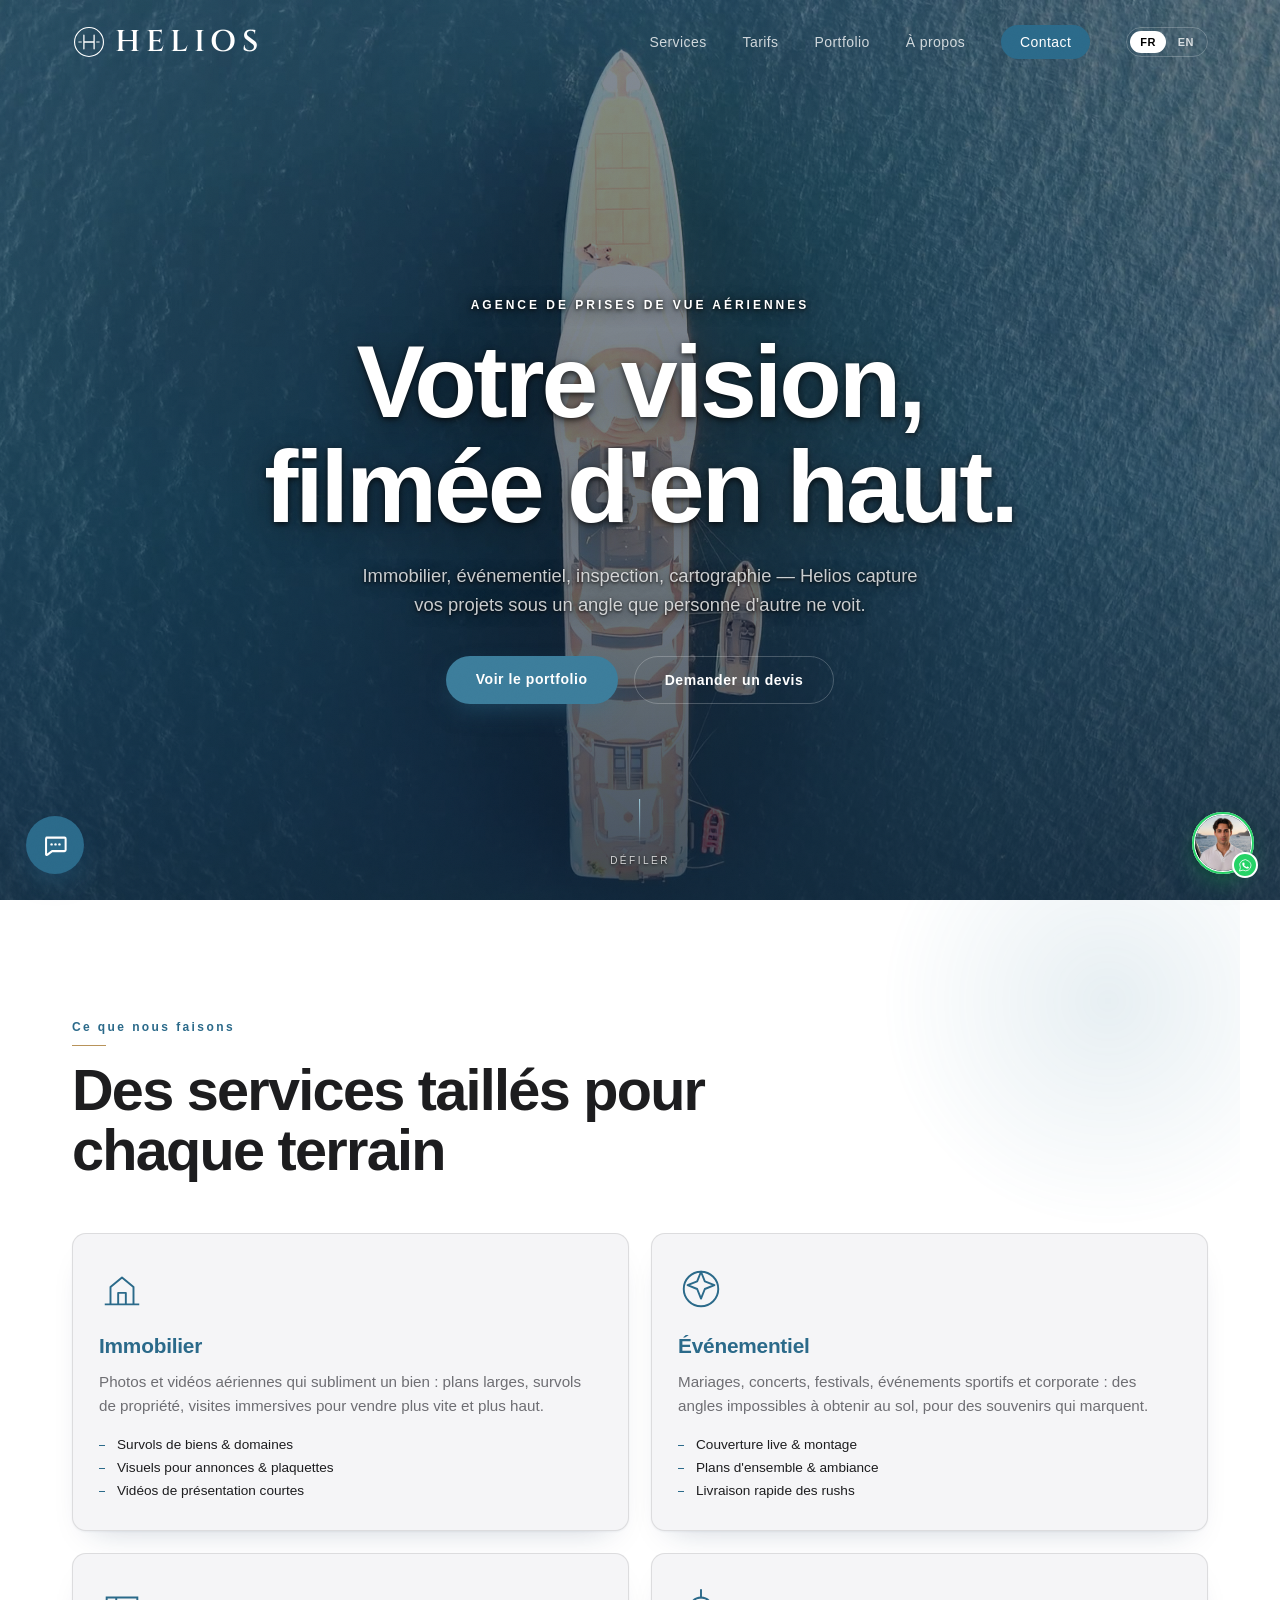
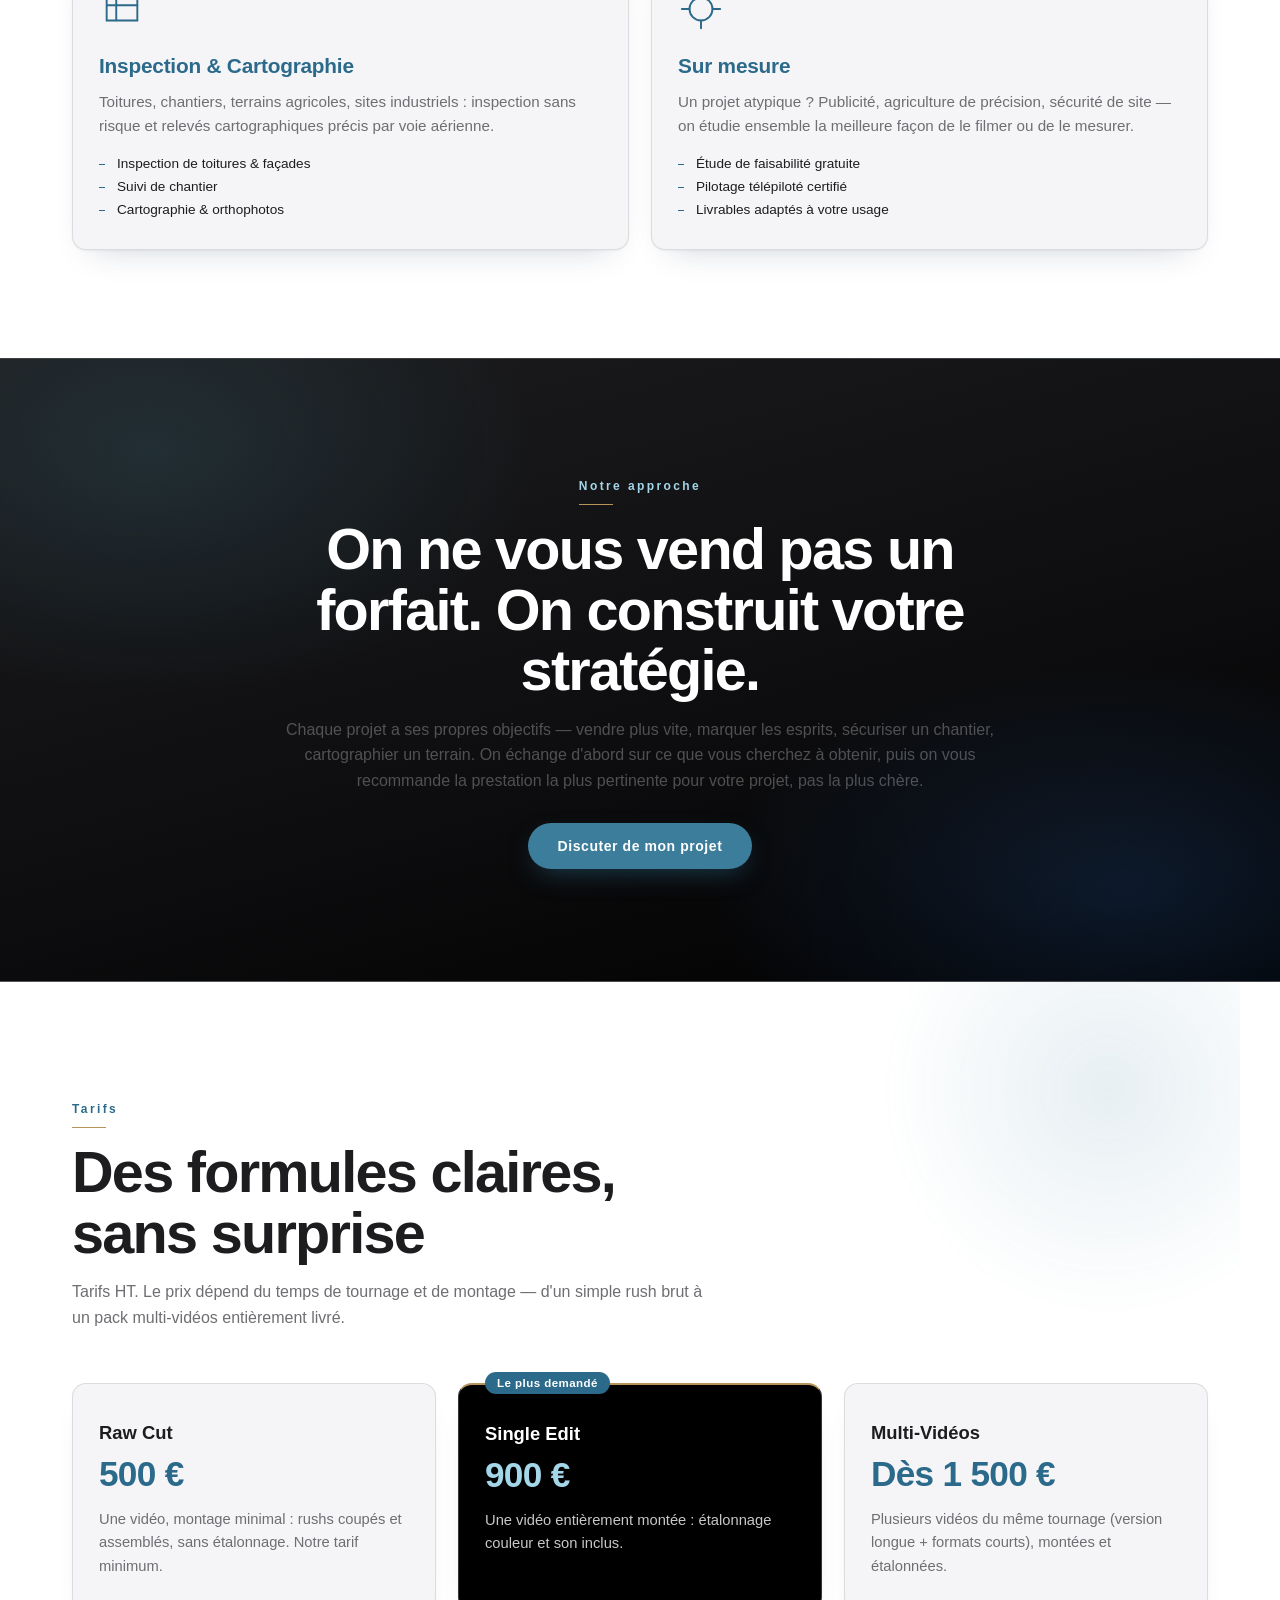
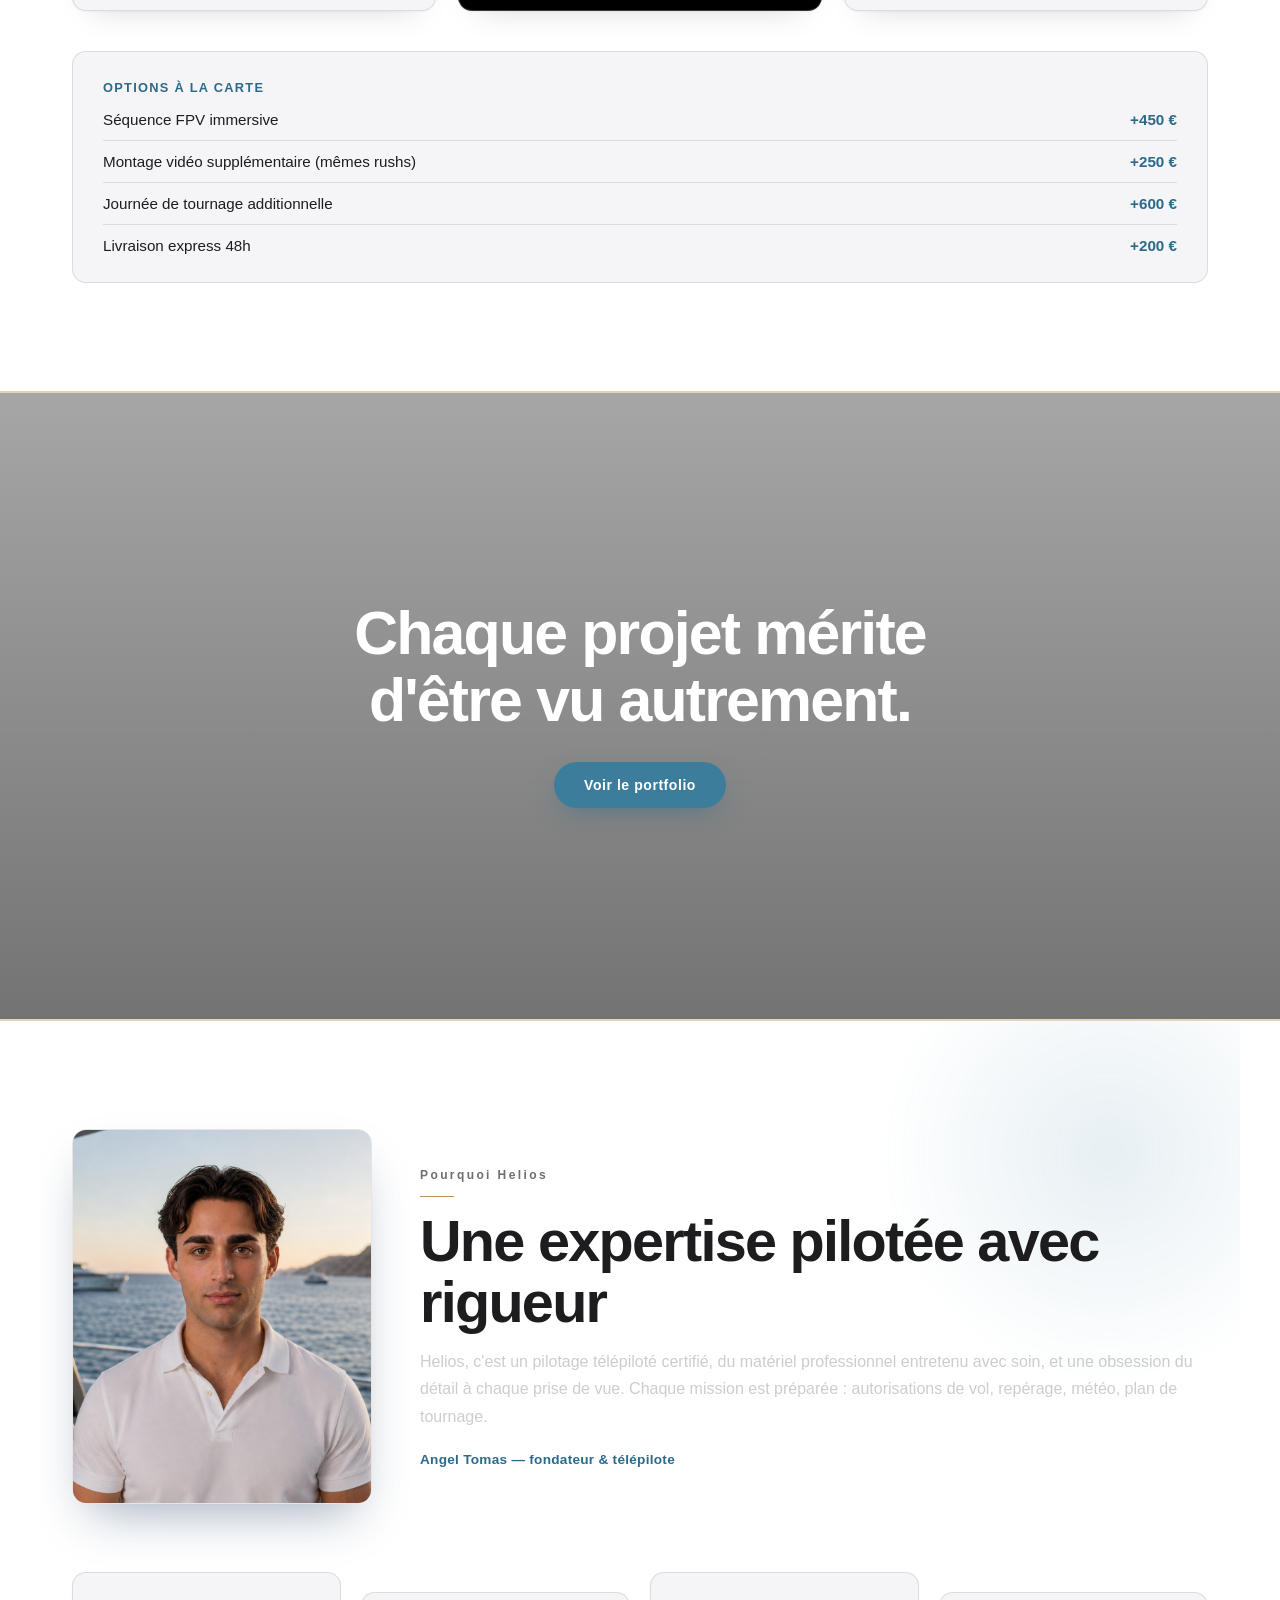
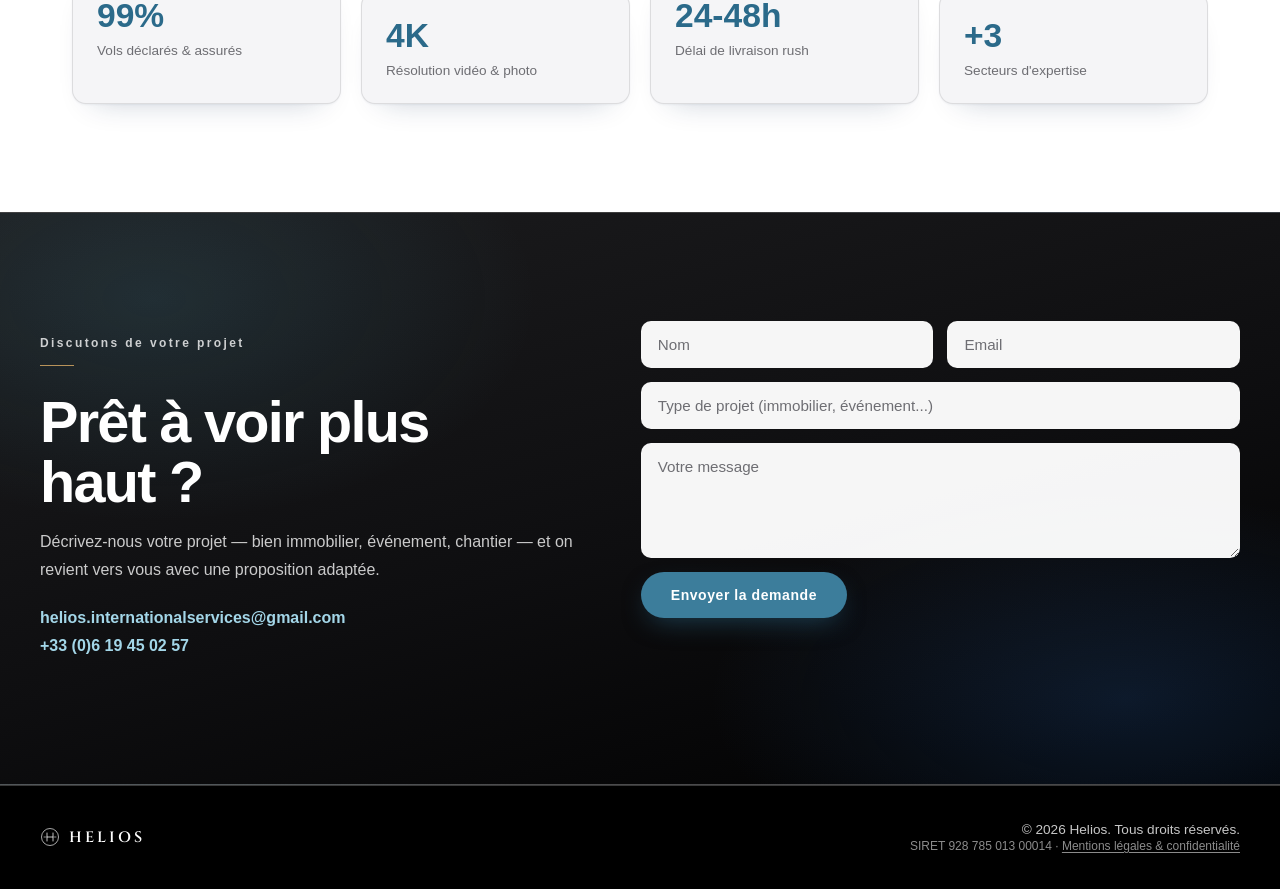
==== commit 63884eec: "Fix mobile menu: full-width centered overlay, visible hamburger when open - The drawer was a narrow " ====
--- a/index.html
+++ b/index.html
@@ -9,7 +9,7 @@
 <link rel="preconnect" href="https://fonts.googleapis.com">
 <link rel="preconnect" href="https://fonts.gstatic.com" crossorigin>
 <link href="https://fonts.googleapis.com/css2?family=Cinzel:wght@500;600;700&display=swap" rel="stylesheet">
-<link rel="stylesheet" href="css/style.css?v=10">
+<link rel="stylesheet" href="css/style.css?v=11">
 </head>
 <body>
 
@@ -334,6 +334,6 @@
   </div>
 </div>
 
-<script src="js/main.js?v=13"></script>
+<script src="js/main.js?v=14"></script>
 </body>
 </html>
--- a/css/style.css
+++ b/css/style.css
@@ -1069,24 +1069,25 @@
 }
 @media (max-width: 720px) {
   #nav-toggle { display: flex; }
+  #nav-toggle.open span { background: var(--accent) !important; }
   #nav-links {
     position: fixed;
     top: 0; right: 0;
     height: 100vh;
-    width: min(78vw, 320px);
+    width: 100%;
     background: rgba(255,255,255,0.98);
     backdrop-filter: blur(10px);
     flex-direction: column;
+    align-items: center;
     justify-content: center;
-    gap: 30px;
+    gap: 34px;
     transform: translateX(100%);
     transition: transform .4s var(--ease);
-    border-left: 1px solid var(--line);
   }
   #nav-links.open { transform: translateX(0); }
-  #nav-links.open a { color: var(--ink-muted); }
+  #nav-links.open a { color: var(--ink-muted); font-size: 1.2rem; }
   #nav-links.open a:hover { color: var(--accent); }
-  #nav-links.open .nav-cta { background: var(--accent); color: var(--white) !important; }
+  #nav-links.open .nav-cta { background: var(--accent); color: var(--white) !important; padding: 12px 28px; }
   #nav-links.open .lang-switch { border-color: var(--line); }
   #nav-links.open .lang-btn { color: var(--ink-muted); }
   #nav-links.open .lang-btn.active { background: var(--accent); color: var(--white); }
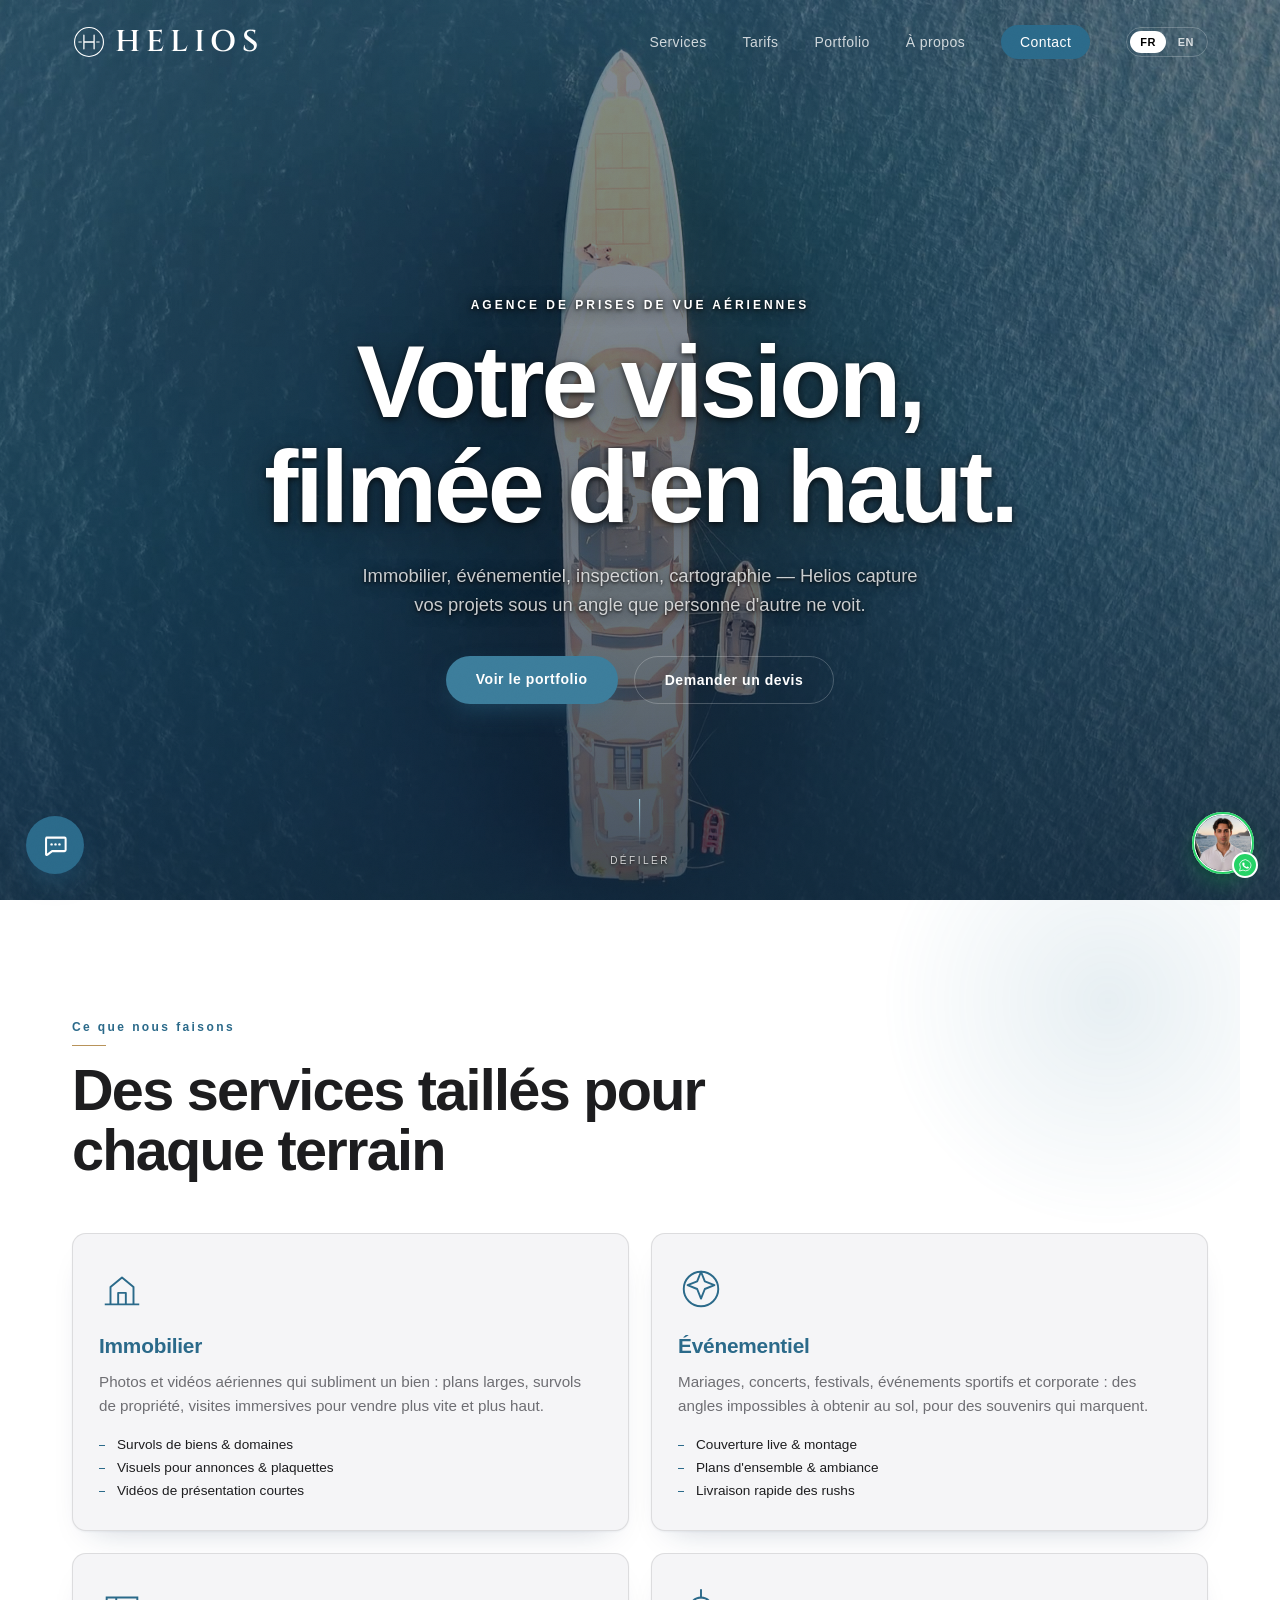
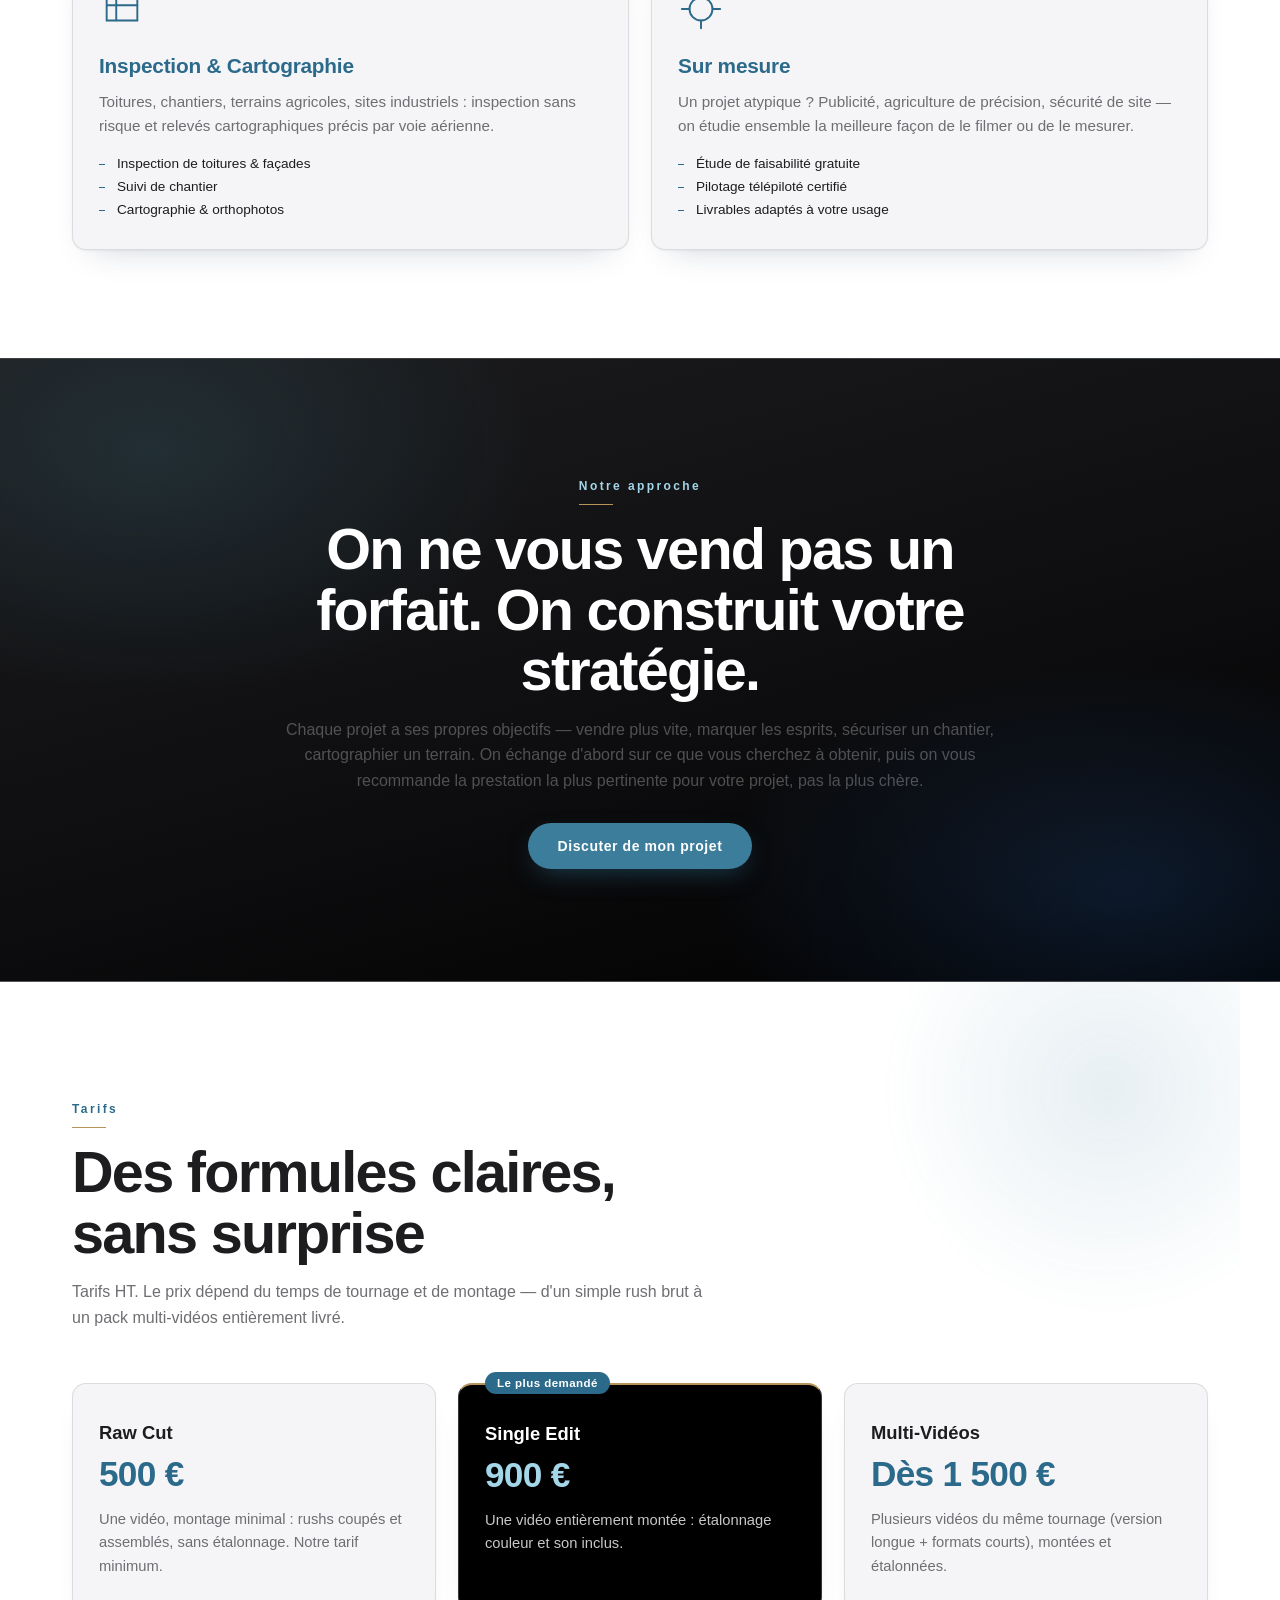
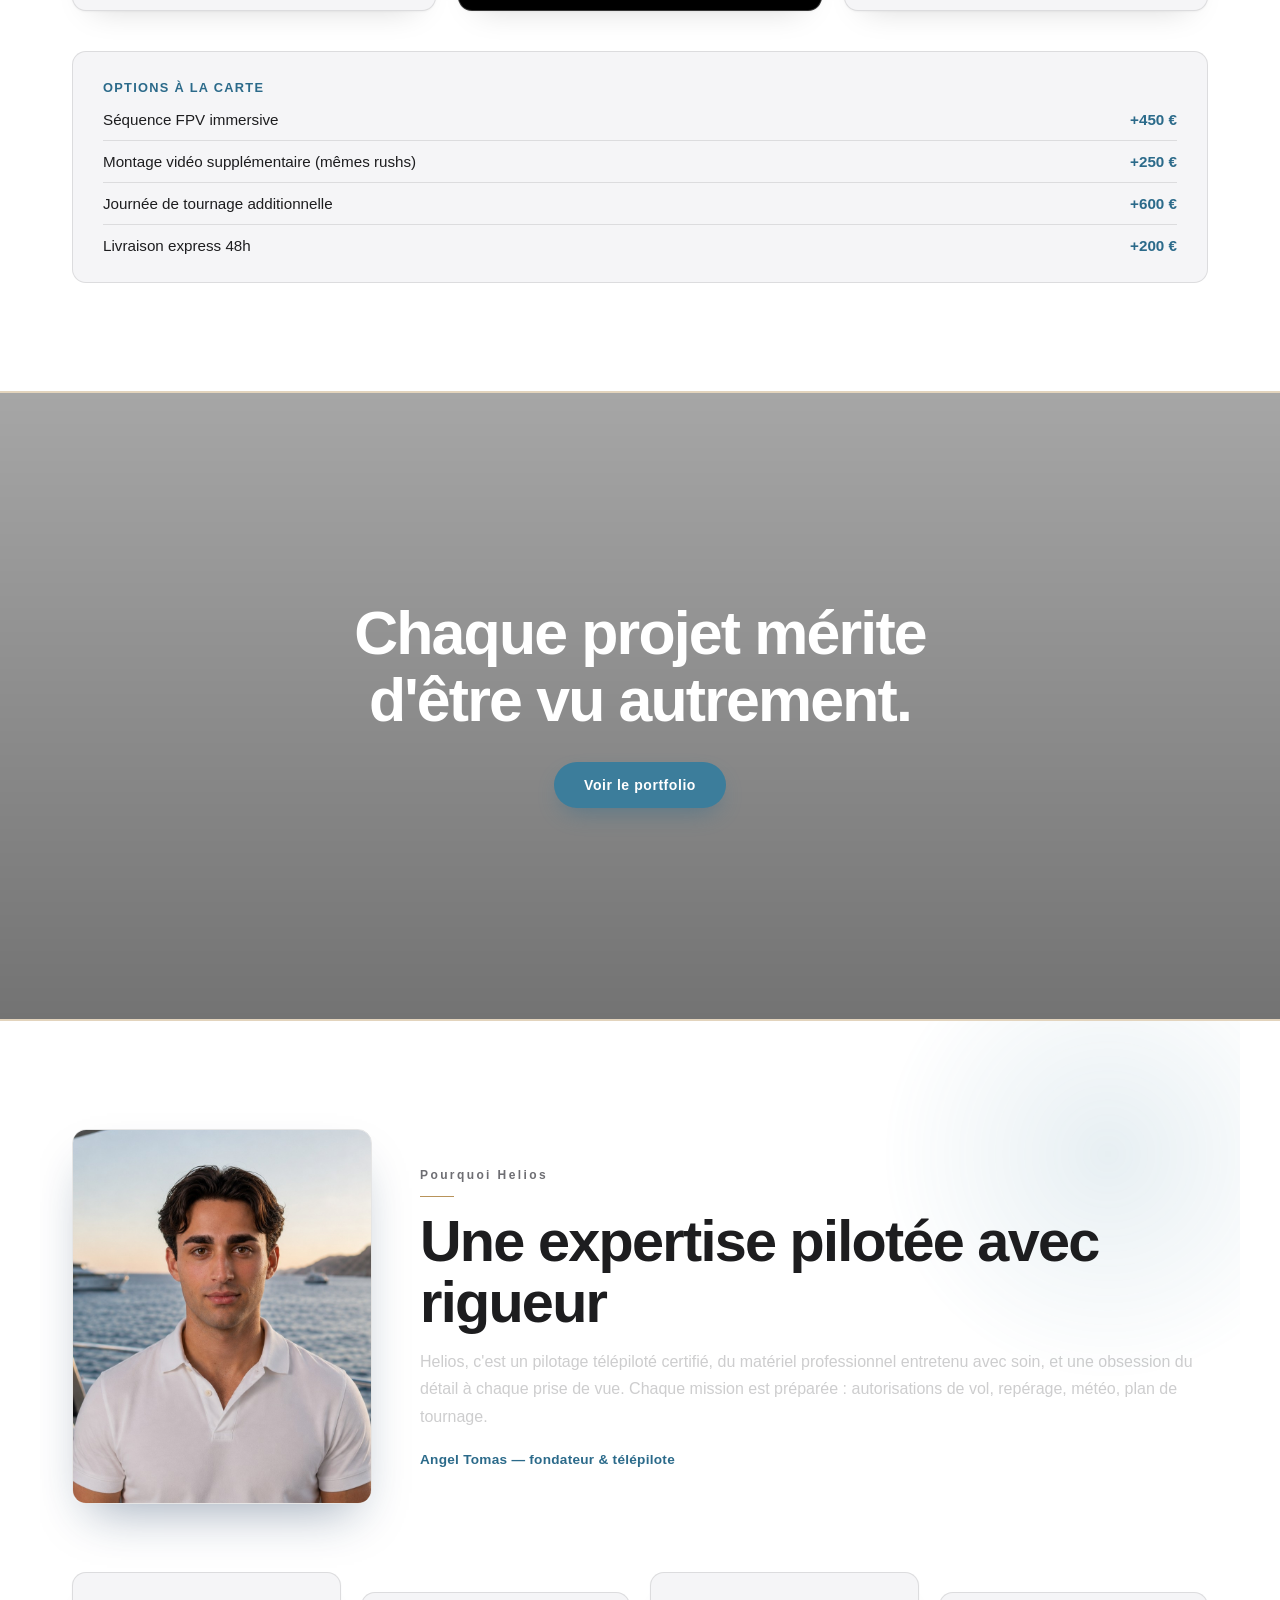
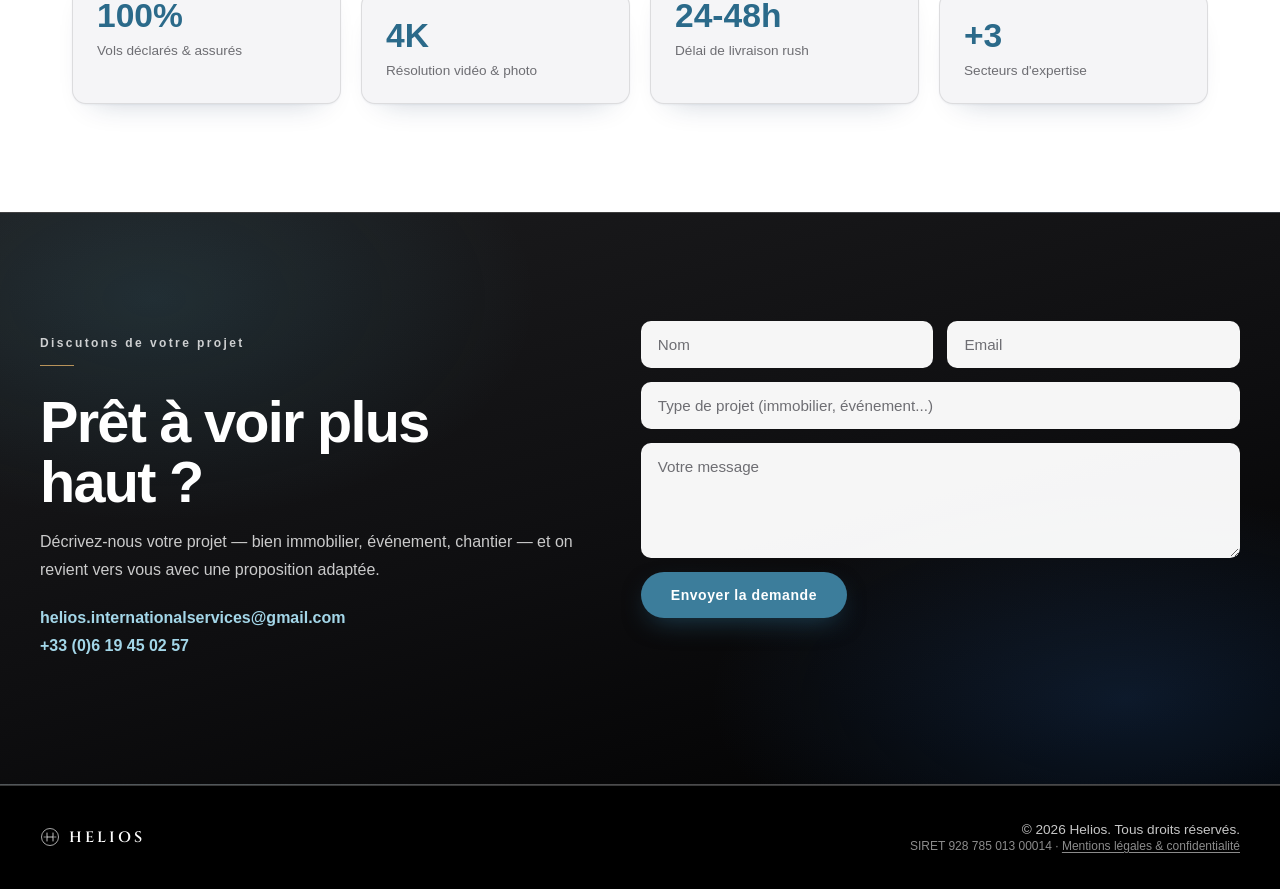
==== commit 71acec92: "Add parallax drift to full-bleed feature photos The background photo now moves slightly slower than " ====
--- a/index.html
+++ b/index.html
@@ -9,7 +9,7 @@
 <link rel="preconnect" href="https://fonts.googleapis.com">
 <link rel="preconnect" href="https://fonts.gstatic.com" crossorigin>
 <link href="https://fonts.googleapis.com/css2?family=Cinzel:wght@500;600;700&display=swap" rel="stylesheet">
-<link rel="stylesheet" href="css/style.css?v=11">
+<link rel="stylesheet" href="css/style.css?v=12">
 </head>
 <body>
 
@@ -334,6 +334,6 @@
   </div>
 </div>
 
-<script src="js/main.js?v=14"></script>
+<script src="js/main.js?v=15"></script>
 </body>
 </html>
--- a/css/style.css
+++ b/css/style.css
@@ -1033,10 +1033,12 @@
   border-bottom: 2px solid var(--brass-soft);
 }
 .section-feature-bg {
-  position: absolute; inset: 0;
+  position: absolute;
+  top: -12%; left: 0; right: 0;
+  height: 124%;
   background-size: cover;
   background-position: center;
-  transform: scale(1.04);
+  will-change: transform;
 }
 .section-feature-overlay {
   position: absolute; inset: 0;
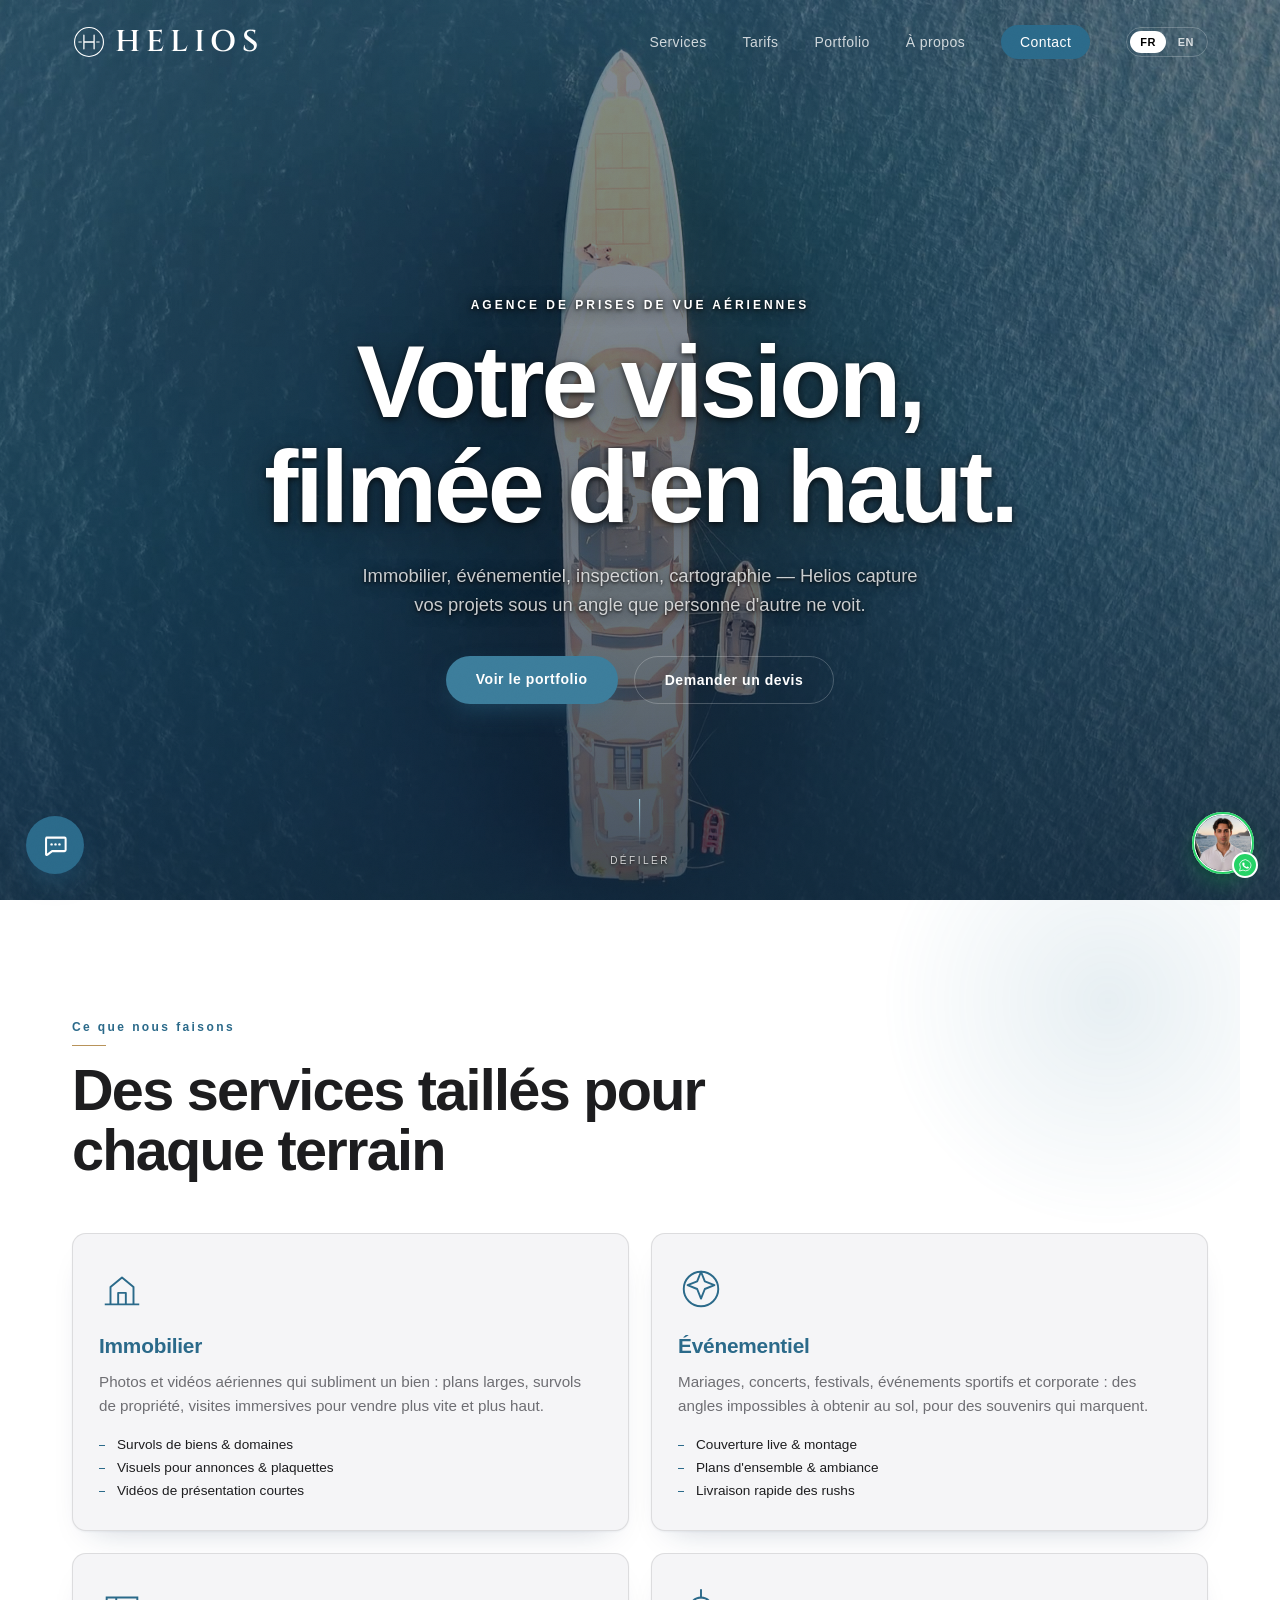
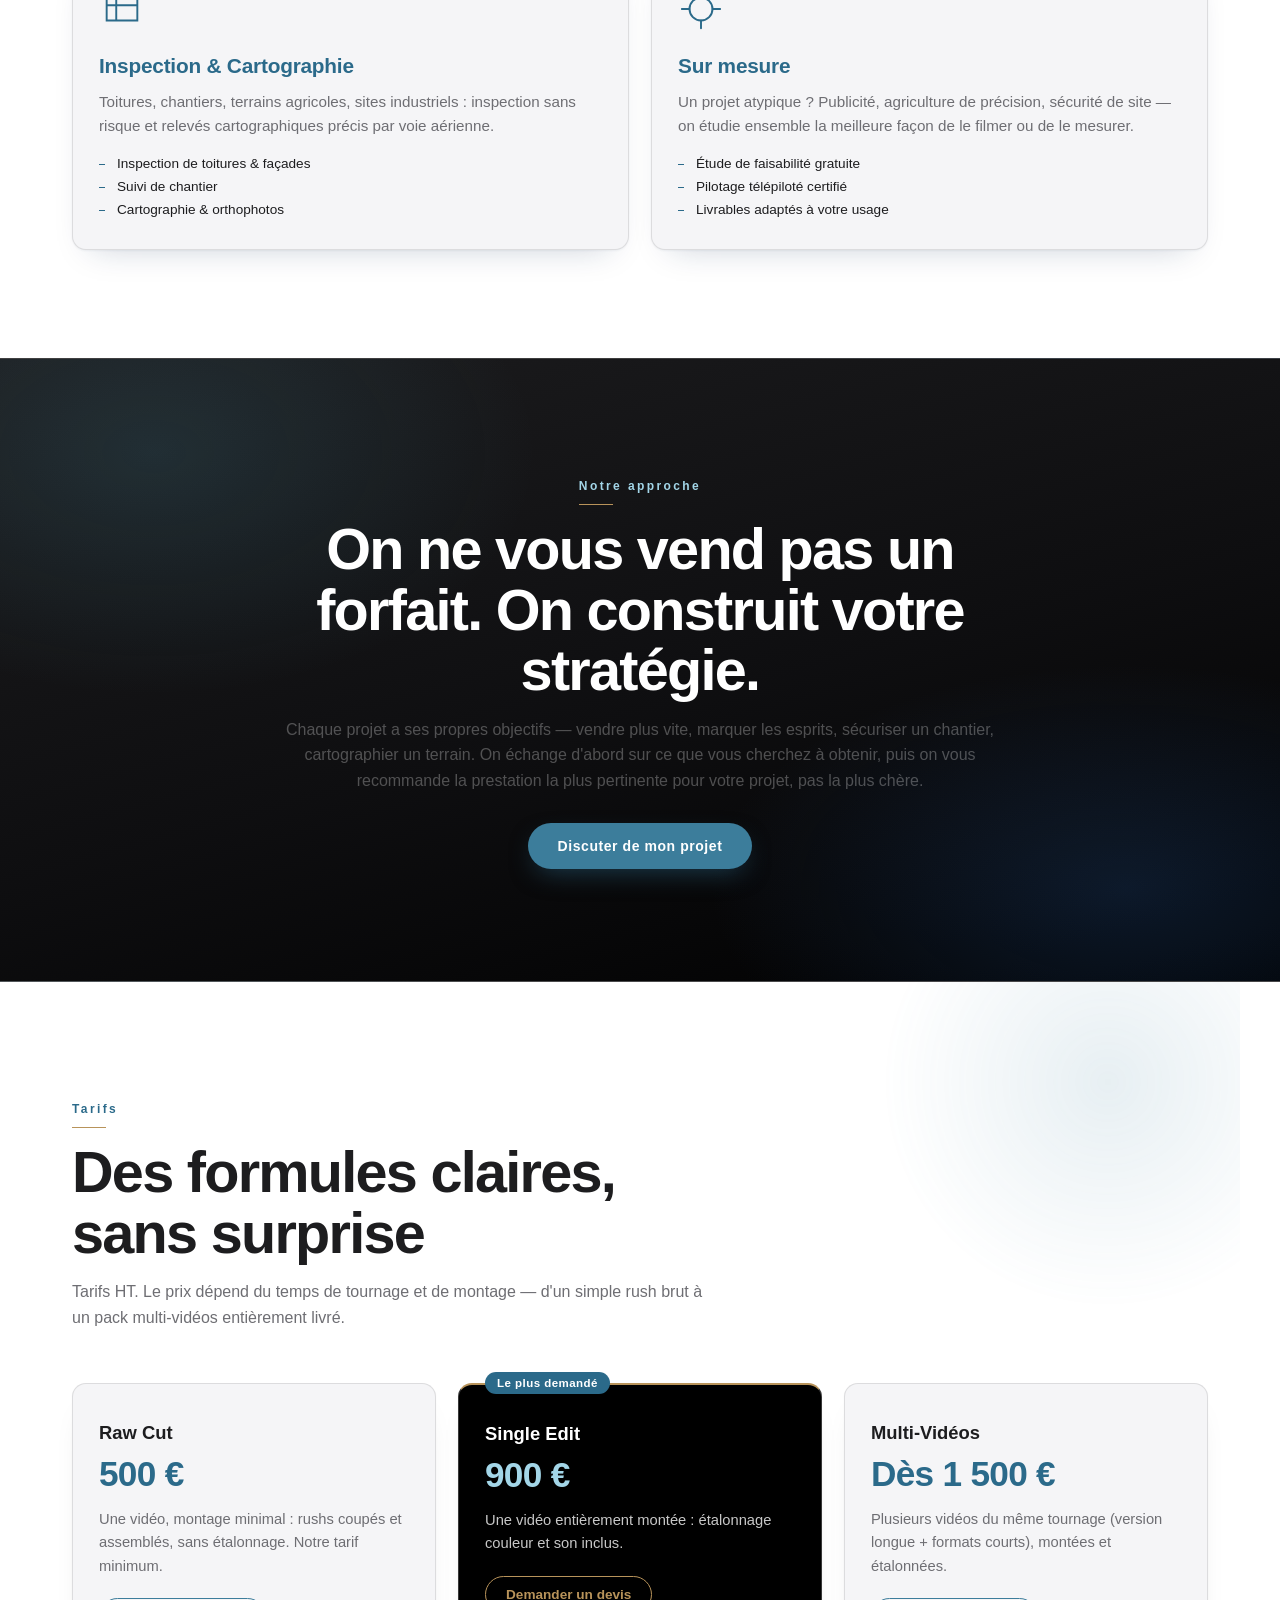
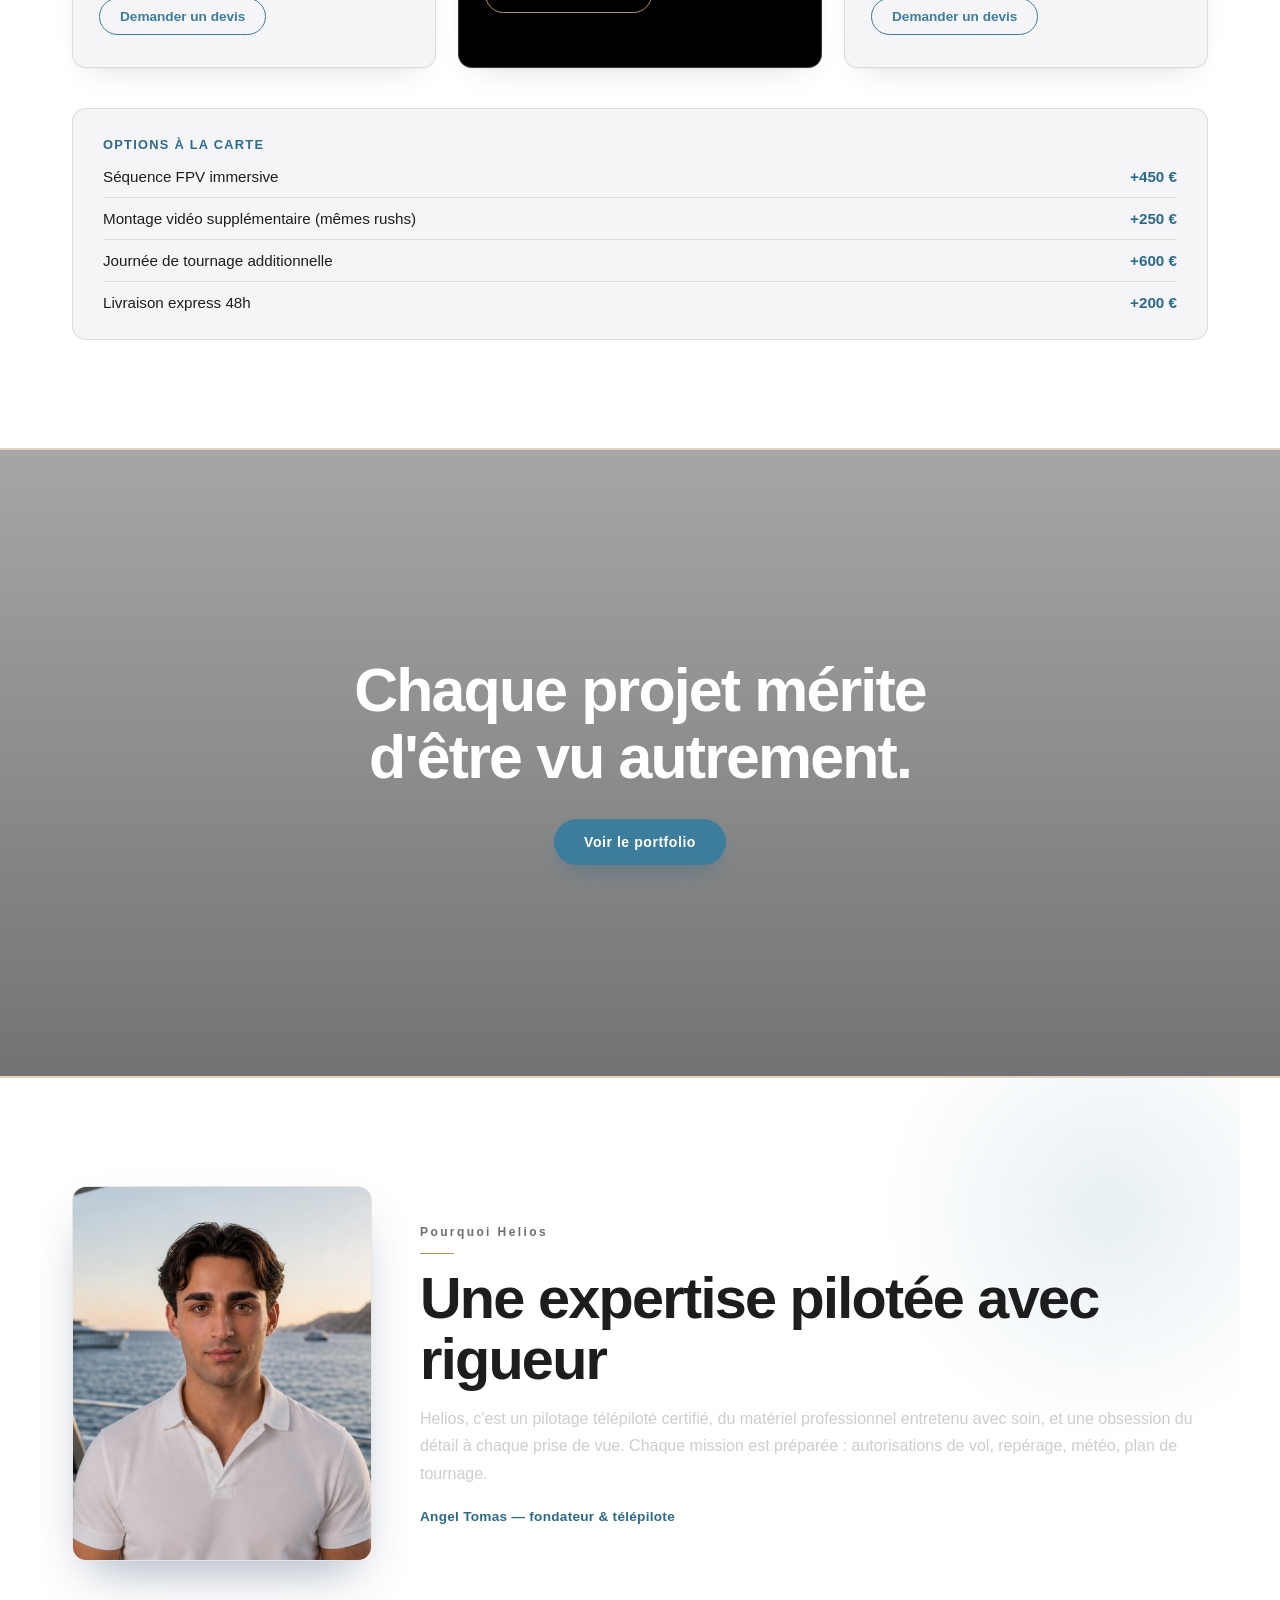
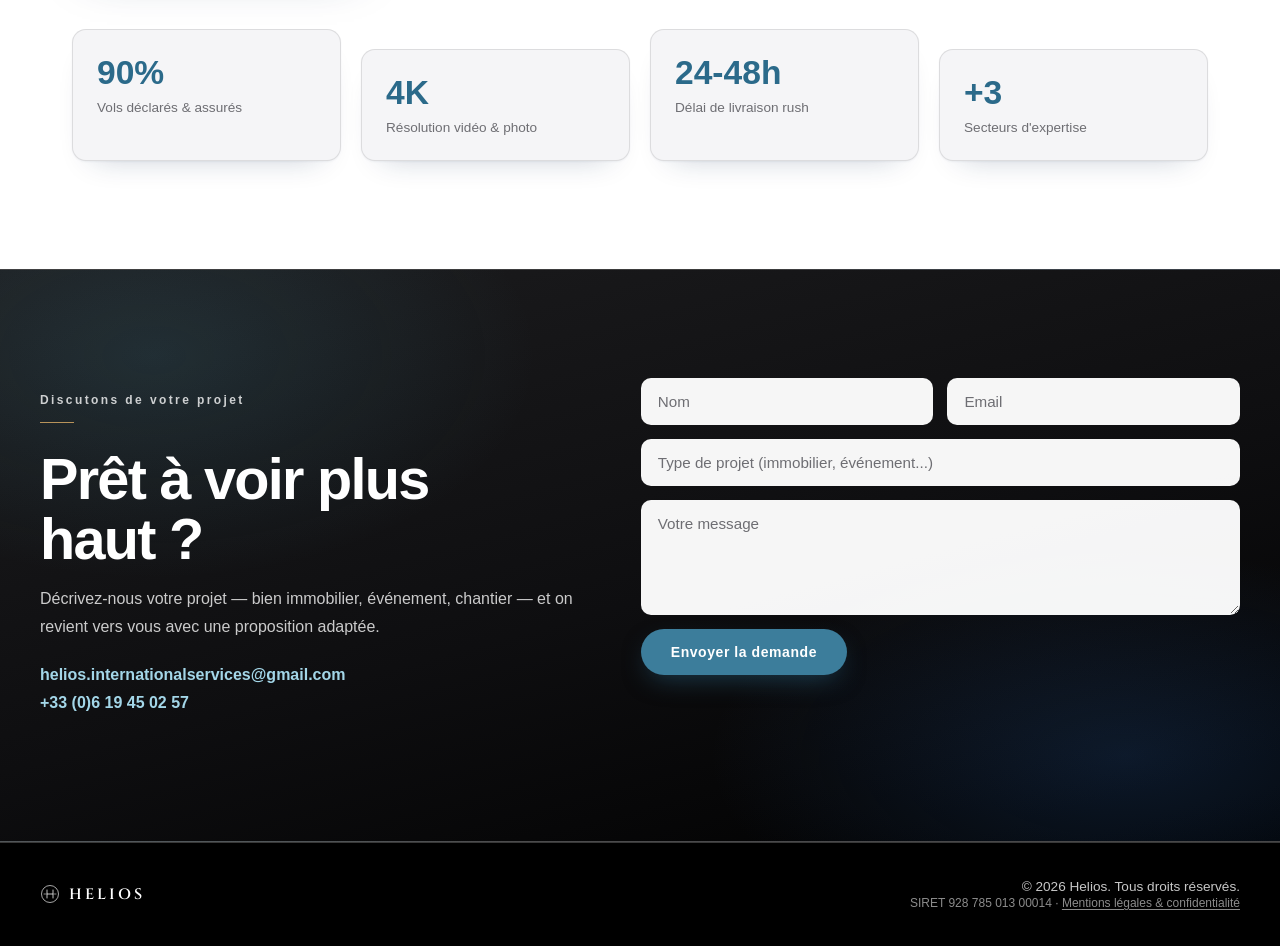
==== commit 96f5dcd7: "Add per-package quote CTA to pricing cards, fix missed EN translation - Each pricing card now has a " ====
--- a/index.html
+++ b/index.html
@@ -9,7 +9,7 @@
 <link rel="preconnect" href="https://fonts.googleapis.com">
 <link rel="preconnect" href="https://fonts.gstatic.com" crossorigin>
 <link href="https://fonts.googleapis.com/css2?family=Cinzel:wght@500;600;700&display=swap" rel="stylesheet">
-<link rel="stylesheet" href="css/style.css?v=12">
+<link rel="stylesheet" href="css/style.css?v=13">
 </head>
 <body>
 
@@ -155,6 +155,7 @@
         <p class="pricing-price">500&nbsp;€</p>
         <p class="pricing-desc" data-en="One video, minimal editing: footage trimmed and assembled, no color grading. Our minimum rate.">Une vidéo, montage minimal : rushs coupés et assemblés, sans
           étalonnage. Notre tarif minimum.</p>
+        <button type="button" class="pricing-cta" data-package="Raw Cut (500€)" data-en="Request a quote">Demander un devis</button>
       </article>
 
       <article class="pricing-card pricing-card-featured reveal">
@@ -163,13 +164,15 @@
         <p class="pricing-price">900&nbsp;€</p>
         <p class="pricing-desc" data-en="One fully edited video: color grading and sound included.">Une vidéo entièrement montée : étalonnage couleur et son
           inclus.</p>
+        <button type="button" class="pricing-cta" data-package="Single Edit (900€)" data-en="Request a quote">Demander un devis</button>
       </article>
 
       <article class="pricing-card reveal">
         <h3 data-en="Multi-Video Package">Multi-Vidéos</h3>
-        <p class="pricing-price">Dès 1&nbsp;500&nbsp;€</p>
+        <p class="pricing-price" data-en="From €1,500">Dès 1&nbsp;500&nbsp;€</p>
         <p class="pricing-desc" data-en="Several videos from the same shoot (long version + short cuts), edited and color graded.">Plusieurs vidéos du même tournage (version longue + formats
           courts), montées et étalonnées.</p>
+        <button type="button" class="pricing-cta" data-package="Multi-Vidéos (dès 1500€)" data-en="Request a quote">Demander un devis</button>
       </article>
     </div>
 
@@ -334,6 +337,6 @@
   </div>
 </div>
 
-<script src="js/main.js?v=15"></script>
+<script src="js/main.js?v=16"></script>
 </body>
 </html>
--- a/css/style.css
+++ b/css/style.css
@@ -436,9 +436,9 @@
   transition: transform .35s var(--ease), box-shadow .35s, border-color .35s;
 }
 .pricing-card:hover {
-  transform: translateY(-6px) scale(1.015);
-  border-color: rgba(43,106,138,0.3);
-  box-shadow: 0 20px 40px -18px rgba(0,0,0,0.25);
+  transform: translateY(-8px) scale(1.035);
+  border-color: var(--accent-2);
+  box-shadow: 0 24px 44px -16px rgba(43,106,138,0.4);
 }
 .pricing-card-featured {
   background: var(--navy-deep);
@@ -469,6 +469,22 @@
 .pricing-card-featured .pricing-price { color: var(--on-photo-accent); }
 .pricing-desc { color: var(--ink-muted); line-height: 1.6; font-size: .92rem; margin: 0; }
 .pricing-card-featured .pricing-desc { color: var(--on-photo-muted); }
+.pricing-cta {
+  display: inline-block;
+  margin-top: 20px;
+  padding: 10px 20px;
+  border-radius: 999px;
+  border: 1.5px solid var(--accent-2);
+  background: transparent;
+  color: var(--accent-2);
+  font-size: .85rem;
+  font-weight: 600;
+  cursor: pointer;
+  transition: background .25s, color .25s, transform .25s var(--ease);
+}
+.pricing-cta:hover { background: var(--accent-2); color: var(--white); transform: translateY(-2px); }
+.pricing-card-featured .pricing-cta { border-color: var(--brass); color: var(--brass); }
+.pricing-card-featured .pricing-cta:hover { background: var(--brass); color: var(--navy-deep); }
 
 .pricing-addons {
   background: var(--panel);
